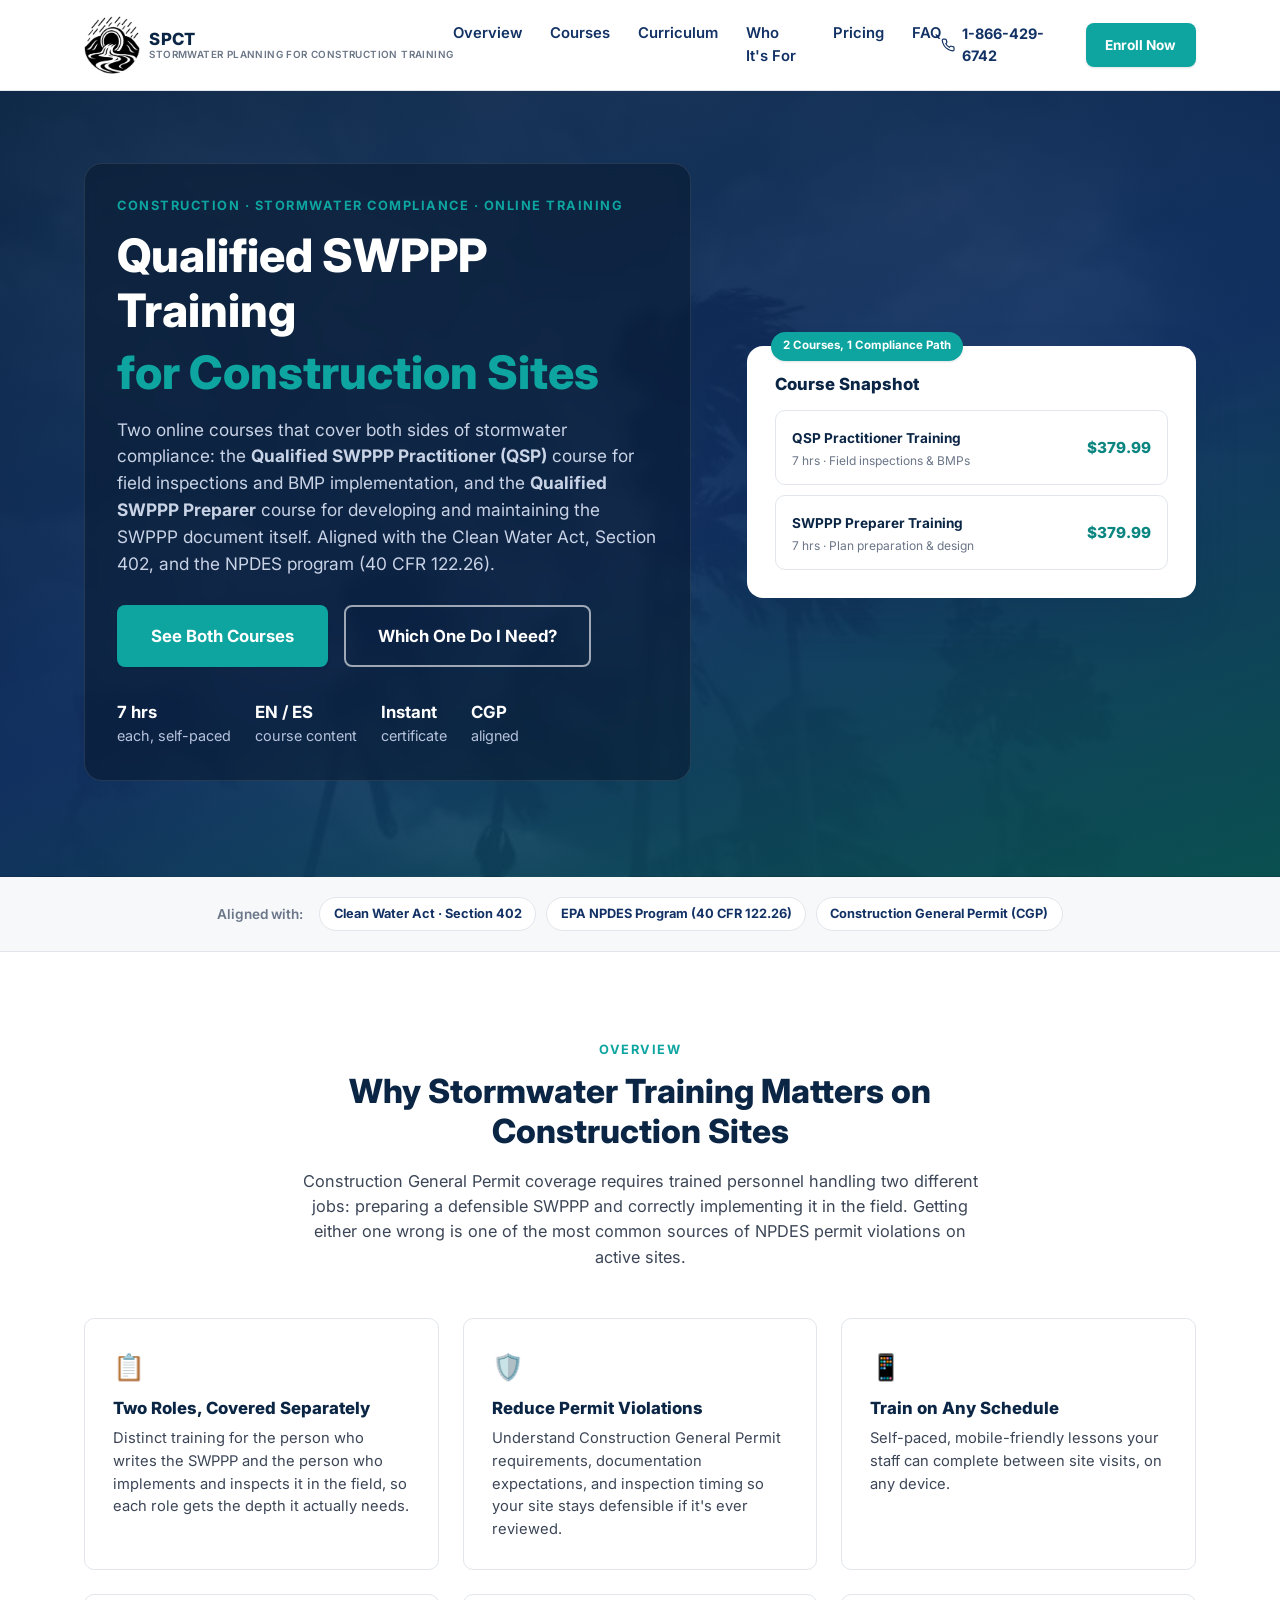
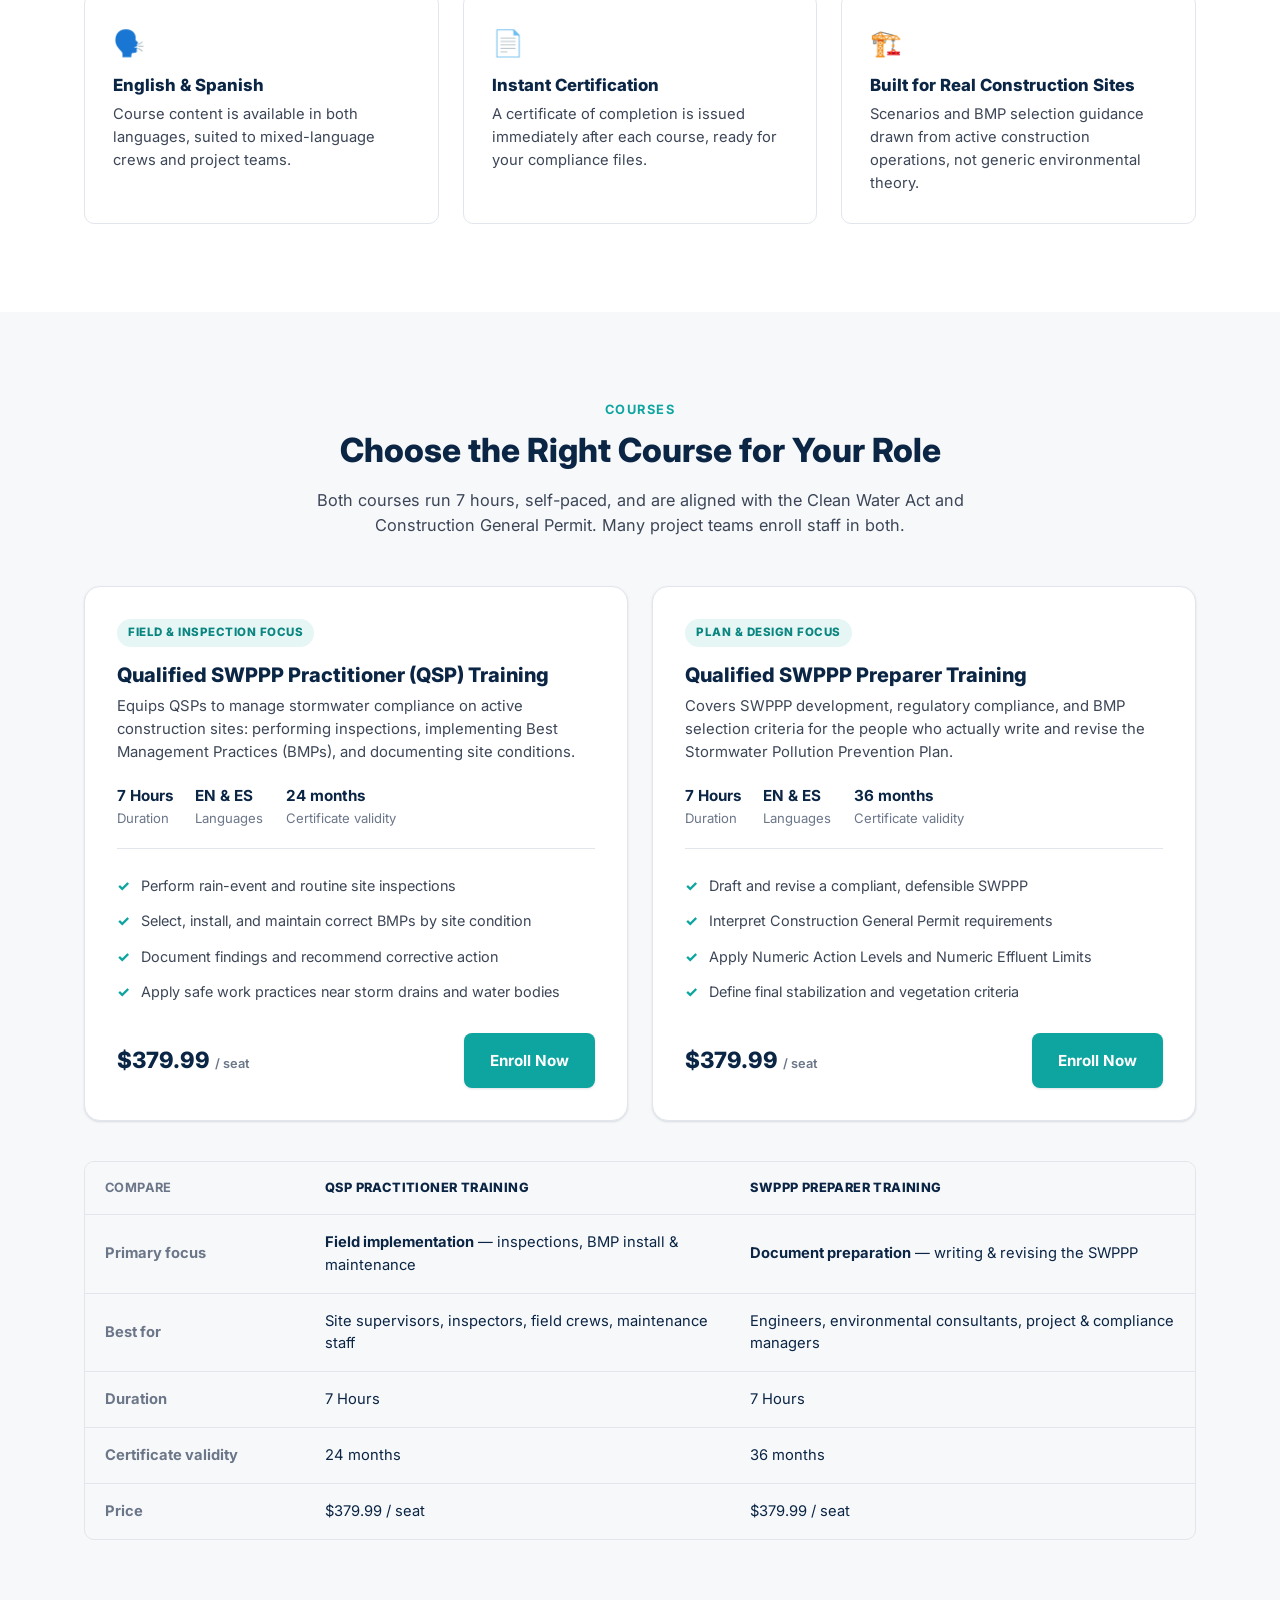
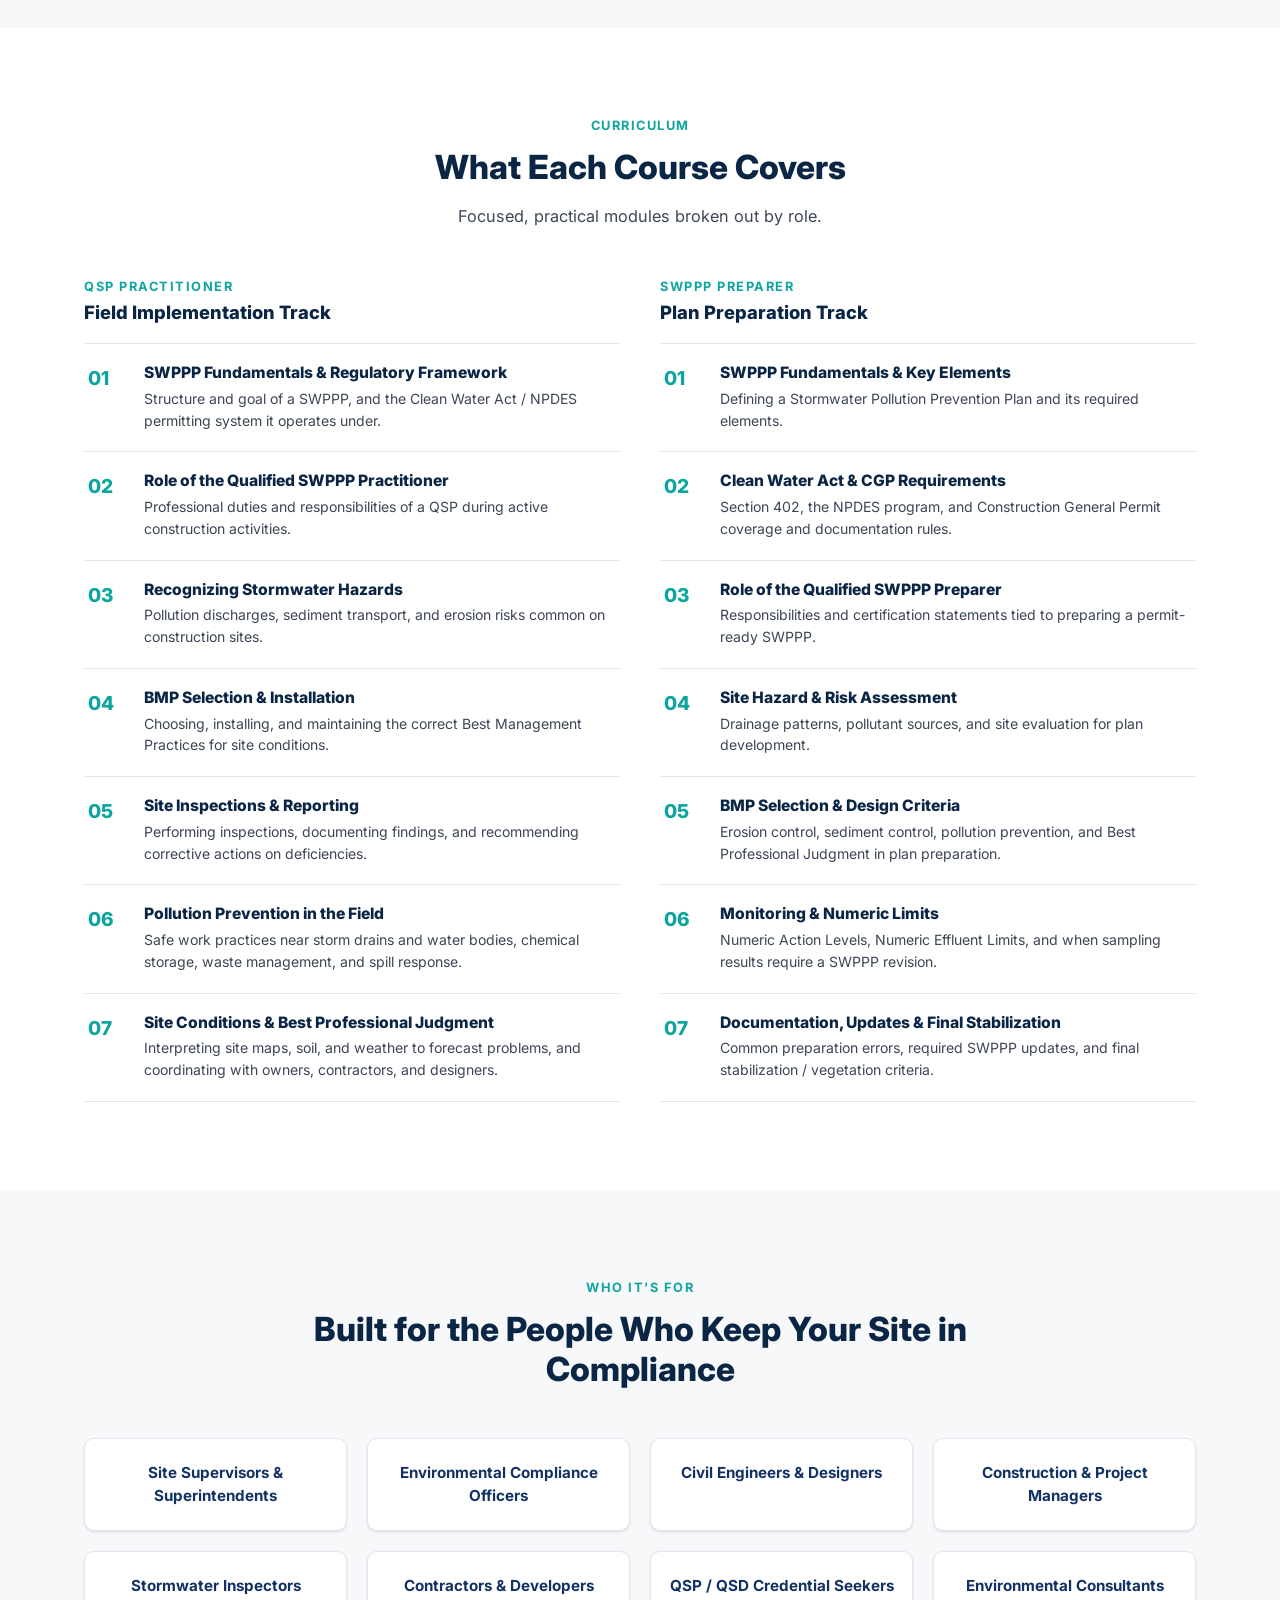
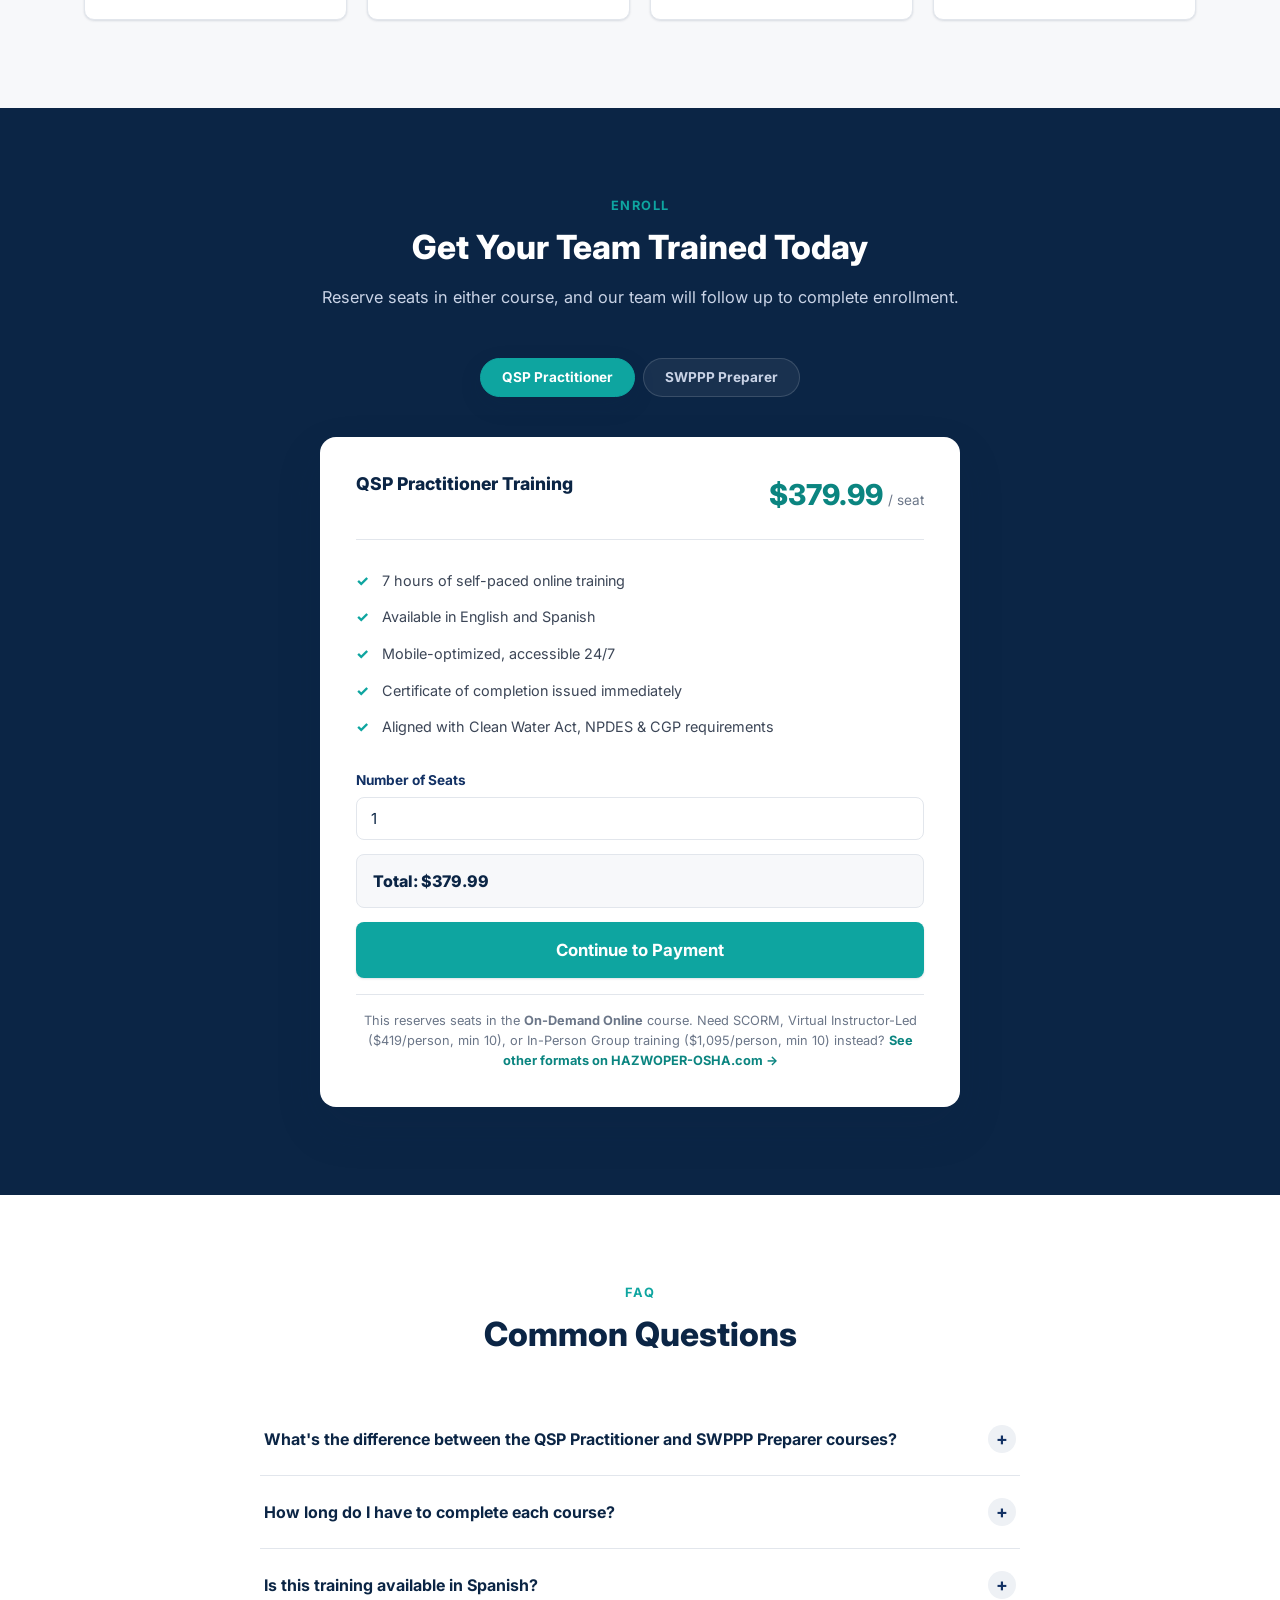
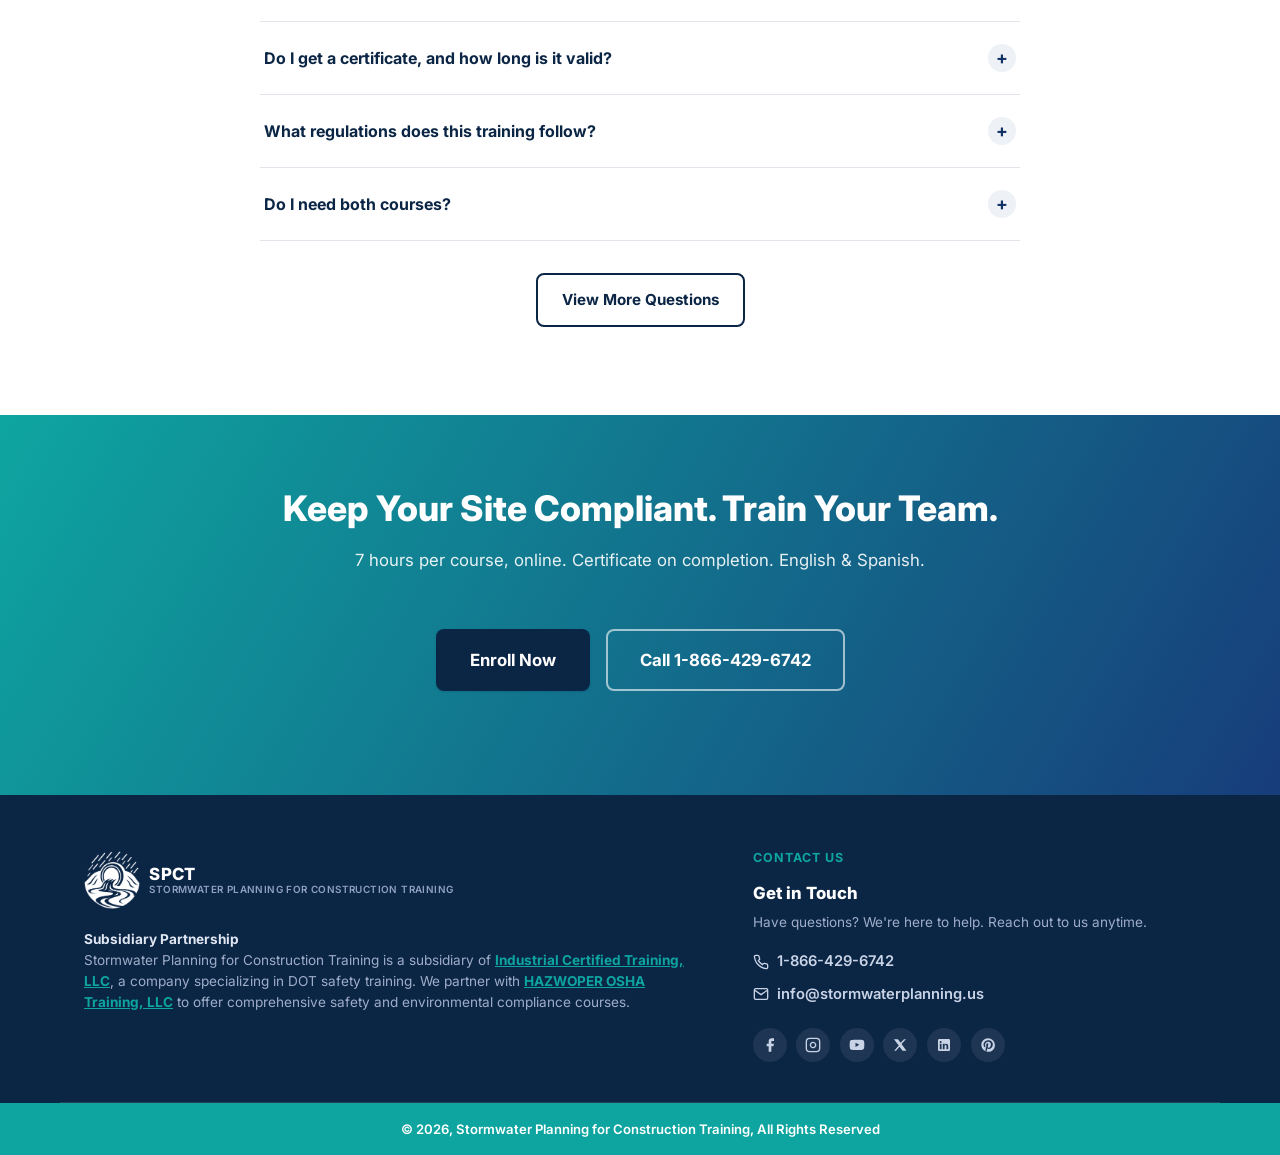
==== index.html @ 8e6d84ca "Add course-filter toggle to pricing section, update contact email - Add a QSP Practitioner / SWPPP P" ====
<!DOCTYPE html>
<html lang="en">
<head>
<meta charset="UTF-8">
<meta name="viewport" content="width=device-width, initial-scale=1.0">
<title>Qualified SWPPP Practitioner &amp; Preparer Training for Construction | Stormwater Planning for Construction Training (SPCT)</title>
<meta name="description" content="Online Qualified SWPPP Practitioner (QSP) and Qualified SWPPP Preparer training for construction sites. Clean Water Act &amp; NPDES aligned, self-paced, English &amp; Spanish, instant certificate.">
<link rel="icon" type="image/png" href="images/spct-logo.png">
<link rel="apple-touch-icon" href="images/spct-logo.png">

<meta property="og:type" content="website">
<meta property="og:title" content="Qualified SWPPP Practitioner &amp; Preparer Training for Construction">
<meta property="og:description" content="Online Qualified SWPPP Practitioner (QSP) and Qualified SWPPP Preparer training for construction sites. Clean Water Act &amp; NPDES aligned, self-paced, English &amp; Spanish, instant certificate.">
<meta name="twitter:card" content="summary_large_image">
<meta name="twitter:title" content="Qualified SWPPP Practitioner &amp; Preparer Training for Construction">
<meta name="twitter:description" content="Online Qualified SWPPP Practitioner (QSP) and Qualified SWPPP Preparer training for construction sites, aligned with the Clean Water Act and NPDES.">

<link rel="preconnect" href="https://fonts.googleapis.com">
<link href="https://fonts.googleapis.com/css2?family=Inter:wght@400;500;600;700;800&display=swap" rel="stylesheet">
<link rel="stylesheet" href="css/styles.css">
</head>
<body>

<a class="skip-link" href="#main">Skip to content</a>

<header class="site-header">
  <div class="container header-inner">
    <a href="#top" class="logo">
      <img src="images/spct-logo.png" alt="Stormwater Planning for Construction Training (SPCT)" class="logo-icon">
      <span class="logo-text">
        <span class="logo-mark">SPCT</span>
        <span class="logo-sub">Stormwater Planning for Construction Training</span>
      </span>
    </a>

    <nav class="main-nav" id="mainNav">
      <a href="#overview">Overview</a>
      <a href="#courses">Courses</a>
      <a href="#curriculum">Curriculum</a>
      <a href="#audience">Who It's For</a>
      <a href="#pricing">Pricing</a>
      <a href="#faq">FAQ</a>
      <a href="tel:18664296742" class="nav-phone">
        <svg width="16" height="16" viewBox="0 0 24 24" fill="none" stroke="currentColor" stroke-width="2"><path d="M22 16.92v3a2 2 0 0 1-2.18 2 19.79 19.79 0 0 1-8.63-3.07 19.5 19.5 0 0 1-6-6 19.79 19.79 0 0 1-3.07-8.67A2 2 0 0 1 4.11 2h3a2 2 0 0 1 2 1.72c.127.96.362 1.903.7 2.81a2 2 0 0 1-.45 2.11L8.09 9.91a16 16 0 0 0 6 6l1.27-1.27a2 2 0 0 1 2.11-.45c.907.338 1.85.573 2.81.7A2 2 0 0 1 22 16.92z"/></svg>
        1-866-429-6742
      </a>
    </nav>

    <div class="header-actions">
      <a href="tel:18664296742" class="header-phone">
        <svg width="16" height="16" viewBox="0 0 24 24" fill="none" stroke="currentColor" stroke-width="2"><path d="M22 16.92v3a2 2 0 0 1-2.18 2 19.79 19.79 0 0 1-8.63-3.07 19.5 19.5 0 0 1-6-6 19.79 19.79 0 0 1-3.07-8.67A2 2 0 0 1 4.11 2h3a2 2 0 0 1 2 1.72c.127.96.362 1.903.7 2.81a2 2 0 0 1-.45 2.11L8.09 9.91a16 16 0 0 0 6 6l1.27-1.27a2 2 0 0 1 2.11-.45c.907.338 1.85.573 2.81.7A2 2 0 0 1 22 16.92z"/></svg>
        1-866-429-6742
      </a>
      <a href="#pricing" class="btn btn-primary btn-sm">Enroll Now</a>
      <button class="nav-toggle" id="navToggle" aria-label="Toggle navigation" aria-expanded="false">
        <span></span><span></span><span></span>
      </button>
    </div>
  </div>
</header>

<main id="main">

  <!-- HERO -->
  <section class="hero" id="top">
    <div class="container hero-inner">
      <div class="hero-copy">
        <p class="eyebrow">Construction &middot; Stormwater Compliance &middot; Online Training</p>
        <h1>Qualified SWPPP Training <span>for Construction Sites</span></h1>
        <p class="hero-lead">
          Two online courses that cover both sides of stormwater compliance: the <strong>Qualified SWPPP
          Practitioner (QSP)</strong> course for field inspections and BMP implementation, and the
          <strong>Qualified SWPPP Preparer</strong> course for developing and maintaining the SWPPP document itself.
          Aligned with the Clean Water Act, Section 402, and the NPDES program (40 CFR 122.26).
        </p>
        <div class="hero-cta-row">
          <a href="#courses" class="btn btn-primary btn-lg">See Both Courses</a>
          <a href="#courses" class="btn btn-outline-light btn-lg">Which One Do I Need?</a>
        </div>
        <ul class="hero-meta">
          <li><strong>7 hrs</strong> each, self-paced</li>
          <li><strong>EN / ES</strong> course content</li>
          <li><strong>Instant</strong> certificate</li>
          <li><strong>CGP</strong> aligned</li>
        </ul>
      </div>

      <div class="hero-card" aria-hidden="false">
        <div class="hero-card-badge">2 Courses, 1 Compliance Path</div>
        <h3>Course Snapshot</h3>
        <ul class="hero-card-courses">
          <li class="hero-card-course">
            <span>
              <span class="hero-card-course-name">QSP Practitioner Training</span>
              <span class="hero-card-course-meta">7 hrs &middot; Field inspections &amp; BMPs</span>
            </span>
            <span class="hero-card-course-price">$379.99</span>
          </li>
          <li class="hero-card-course">
            <span>
              <span class="hero-card-course-name">SWPPP Preparer Training</span>
              <span class="hero-card-course-meta">7 hrs &middot; Plan preparation &amp; design</span>
            </span>
            <span class="hero-card-course-price">$379.99</span>
          </li>
        </ul>
      </div>
    </div>
  </section>

  <!-- TRUST STRIP -->
  <section class="trust-strip">
    <div class="container trust-strip-inner">
      <span>Aligned with:</span>
      <div class="trust-badges">
        <span class="badge">Clean Water Act &middot; Section 402</span>
        <span class="badge">EPA NPDES Program (40 CFR 122.26)</span>
        <span class="badge">Construction General Permit (CGP)</span>
      </div>
    </div>
  </section>

  <!-- OVERVIEW -->
  <section class="section" id="overview">
    <div class="container">
      <div class="section-head">
        <p class="eyebrow">Overview</p>
        <h2>Why Stormwater Training Matters on Construction Sites</h2>
        <p class="section-sub">
          Construction General Permit coverage requires trained personnel handling two different jobs: preparing a
          defensible SWPPP and correctly implementing it in the field. Getting either one wrong is one of the most
          common sources of NPDES permit violations on active sites.
        </p>
      </div>

      <div class="grid-3 feature-grid">
        <div class="feature-card">
          <div class="feature-icon">📋</div>
          <h3>Two Roles, Covered Separately</h3>
          <p>Distinct training for the person who writes the SWPPP and the person who implements and inspects it in the field, so each role gets the depth it actually needs.</p>
        </div>
        <div class="feature-card">
          <div class="feature-icon">🛡️</div>
          <h3>Reduce Permit Violations</h3>
          <p>Understand Construction General Permit requirements, documentation expectations, and inspection timing so your site stays defensible if it's ever reviewed.</p>
        </div>
        <div class="feature-card">
          <div class="feature-icon">📱</div>
          <h3>Train on Any Schedule</h3>
          <p>Self-paced, mobile-friendly lessons your staff can complete between site visits, on any device.</p>
        </div>
        <div class="feature-card">
          <div class="feature-icon">🗣️</div>
          <h3>English &amp; Spanish</h3>
          <p>Course content is available in both languages, suited to mixed-language crews and project teams.</p>
        </div>
        <div class="feature-card">
          <div class="feature-icon">📄</div>
          <h3>Instant Certification</h3>
          <p>A certificate of completion is issued immediately after each course, ready for your compliance files.</p>
        </div>
        <div class="feature-card">
          <div class="feature-icon">🏗️</div>
          <h3>Built for Real Construction Sites</h3>
          <p>Scenarios and BMP selection guidance drawn from active construction operations, not generic environmental theory.</p>
        </div>
      </div>
    </div>
  </section>

  <!-- COURSES -->
  <section class="section section-alt" id="courses">
    <div class="container">
      <div class="section-head">
        <p class="eyebrow">Courses</p>
        <h2>Choose the Right Course for Your Role</h2>
        <p class="section-sub">Both courses run 7 hours, self-paced, and are aligned with the Clean Water Act and Construction General Permit. Many project teams enroll staff in both.</p>
      </div>

      <div class="course-grid">
        <div class="course-card">
          <span class="course-card-tag">Field &amp; Inspection Focus</span>
          <h3>Qualified SWPPP Practitioner (QSP) Training</h3>
          <p class="course-card-desc">Equips QSPs to manage stormwater compliance on active construction sites: performing inspections, implementing Best Management Practices (BMPs), and documenting site conditions.</p>
          <ul class="course-card-facts">
            <li><strong>7 Hours</strong>Duration</li>
            <li><strong>EN &amp; ES</strong>Languages</li>
            <li><strong>24 months</strong>Certificate validity</li>
          </ul>
          <ul class="course-card-list">
            <li>Perform rain-event and routine site inspections</li>
            <li>Select, install, and maintain correct BMPs by site condition</li>
            <li>Document findings and recommend corrective action</li>
            <li>Apply safe work practices near storm drains and water bodies</li>
          </ul>
          <div class="course-card-footer">
            <span class="course-card-price">$379.99 <span>/ seat</span></span>
            <a href="#pricing" class="btn btn-primary" data-course="qsp">Enroll Now</a>
          </div>
        </div>

        <div class="course-card">
          <span class="course-card-tag">Plan &amp; Design Focus</span>
          <h3>Qualified SWPPP Preparer Training</h3>
          <p class="course-card-desc">Covers SWPPP development, regulatory compliance, and BMP selection criteria for the people who actually write and revise the Stormwater Pollution Prevention Plan.</p>
          <ul class="course-card-facts">
            <li><strong>7 Hours</strong>Duration</li>
            <li><strong>EN &amp; ES</strong>Languages</li>
            <li><strong>36 months</strong>Certificate validity</li>
          </ul>
          <ul class="course-card-list">
            <li>Draft and revise a compliant, defensible SWPPP</li>
            <li>Interpret Construction General Permit requirements</li>
            <li>Apply Numeric Action Levels and Numeric Effluent Limits</li>
            <li>Define final stabilization and vegetation criteria</li>
          </ul>
          <div class="course-card-footer">
            <span class="course-card-price">$379.99 <span>/ seat</span></span>
            <a href="#pricing" class="btn btn-primary" data-course="preparer">Enroll Now</a>
          </div>
        </div>
      </div>

      <div class="compare-wrap">
        <table class="compare-table">
          <thead>
            <tr>
              <th>Compare</th>
              <th>QSP Practitioner Training</th>
              <th>SWPPP Preparer Training</th>
            </tr>
          </thead>
          <tbody>
            <tr>
              <td>Primary focus</td>
              <td><strong>Field implementation</strong> — inspections, BMP install &amp; maintenance</td>
              <td><strong>Document preparation</strong> — writing &amp; revising the SWPPP</td>
            </tr>
            <tr>
              <td>Best for</td>
              <td>Site supervisors, inspectors, field crews, maintenance staff</td>
              <td>Engineers, environmental consultants, project &amp; compliance managers</td>
            </tr>
            <tr>
              <td>Duration</td>
              <td>7 Hours</td>
              <td>7 Hours</td>
            </tr>
            <tr>
              <td>Certificate validity</td>
              <td>24 months</td>
              <td>36 months</td>
            </tr>
            <tr>
              <td>Price</td>
              <td>$379.99 / seat</td>
              <td>$379.99 / seat</td>
            </tr>
          </tbody>
        </table>
      </div>
    </div>
  </section>

  <!-- CURRICULUM -->
  <section class="section" id="curriculum">
    <div class="container">
      <div class="section-head">
        <p class="eyebrow">Curriculum</p>
        <h2>What Each Course Covers</h2>
        <p class="section-sub">Focused, practical modules broken out by role.</p>
      </div>

      <div class="curriculum-columns">
        <div>
          <div class="curriculum-col-head">
            <p class="eyebrow">QSP Practitioner</p>
            <h3>Field Implementation Track</h3>
          </div>
          <ol class="curriculum-list">
            <li>
              <span class="curriculum-num">01</span>
              <div>
                <h4>SWPPP Fundamentals &amp; Regulatory Framework</h4>
                <p>Structure and goal of a SWPPP, and the Clean Water Act / NPDES permitting system it operates under.</p>
              </div>
            </li>
            <li>
              <span class="curriculum-num">02</span>
              <div>
                <h4>Role of the Qualified SWPPP Practitioner</h4>
                <p>Professional duties and responsibilities of a QSP during active construction activities.</p>
              </div>
            </li>
            <li>
              <span class="curriculum-num">03</span>
              <div>
                <h4>Recognizing Stormwater Hazards</h4>
                <p>Pollution discharges, sediment transport, and erosion risks common on construction sites.</p>
              </div>
            </li>
            <li>
              <span class="curriculum-num">04</span>
              <div>
                <h4>BMP Selection &amp; Installation</h4>
                <p>Choosing, installing, and maintaining the correct Best Management Practices for site conditions.</p>
              </div>
            </li>
            <li>
              <span class="curriculum-num">05</span>
              <div>
                <h4>Site Inspections &amp; Reporting</h4>
                <p>Performing inspections, documenting findings, and recommending corrective actions on deficiencies.</p>
              </div>
            </li>
            <li>
              <span class="curriculum-num">06</span>
              <div>
                <h4>Pollution Prevention in the Field</h4>
                <p>Safe work practices near storm drains and water bodies, chemical storage, waste management, and spill response.</p>
              </div>
            </li>
            <li>
              <span class="curriculum-num">07</span>
              <div>
                <h4>Site Conditions &amp; Best Professional Judgment</h4>
                <p>Interpreting site maps, soil, and weather to forecast problems, and coordinating with owners, contractors, and designers.</p>
              </div>
            </li>
          </ol>
        </div>

        <div>
          <div class="curriculum-col-head">
            <p class="eyebrow">SWPPP Preparer</p>
            <h3>Plan Preparation Track</h3>
          </div>
          <ol class="curriculum-list">
            <li>
              <span class="curriculum-num">01</span>
              <div>
                <h4>SWPPP Fundamentals &amp; Key Elements</h4>
                <p>Defining a Stormwater Pollution Prevention Plan and its required elements.</p>
              </div>
            </li>
            <li>
              <span class="curriculum-num">02</span>
              <div>
                <h4>Clean Water Act &amp; CGP Requirements</h4>
                <p>Section 402, the NPDES program, and Construction General Permit coverage and documentation rules.</p>
              </div>
            </li>
            <li>
              <span class="curriculum-num">03</span>
              <div>
                <h4>Role of the Qualified SWPPP Preparer</h4>
                <p>Responsibilities and certification statements tied to preparing a permit-ready SWPPP.</p>
              </div>
            </li>
            <li>
              <span class="curriculum-num">04</span>
              <div>
                <h4>Site Hazard &amp; Risk Assessment</h4>
                <p>Drainage patterns, pollutant sources, and site evaluation for plan development.</p>
              </div>
            </li>
            <li>
              <span class="curriculum-num">05</span>
              <div>
                <h4>BMP Selection &amp; Design Criteria</h4>
                <p>Erosion control, sediment control, pollution prevention, and Best Professional Judgment in plan preparation.</p>
              </div>
            </li>
            <li>
              <span class="curriculum-num">06</span>
              <div>
                <h4>Monitoring &amp; Numeric Limits</h4>
                <p>Numeric Action Levels, Numeric Effluent Limits, and when sampling results require a SWPPP revision.</p>
              </div>
            </li>
            <li>
              <span class="curriculum-num">07</span>
              <div>
                <h4>Documentation, Updates &amp; Final Stabilization</h4>
                <p>Common preparation errors, required SWPPP updates, and final stabilization / vegetation criteria.</p>
              </div>
            </li>
          </ol>
        </div>
      </div>
    </div>
  </section>

  <!-- WHO IT'S FOR -->
  <section class="section section-alt" id="audience">
    <div class="container">
      <div class="section-head">
        <p class="eyebrow">Who It's For</p>
        <h2>Built for the People Who Keep Your Site in Compliance</h2>
      </div>
      <div class="grid-4 audience-grid">
        <div class="audience-card">Site Supervisors &amp; Superintendents</div>
        <div class="audience-card">Environmental Compliance Officers</div>
        <div class="audience-card">Civil Engineers &amp; Designers</div>
        <div class="audience-card">Construction &amp; Project Managers</div>
        <div class="audience-card">Stormwater Inspectors</div>
        <div class="audience-card">Contractors &amp; Developers</div>
        <div class="audience-card">QSP / QSD Credential Seekers</div>
        <div class="audience-card">Environmental Consultants</div>
      </div>
    </div>
  </section>

  <!-- PRICING / ENROLL -->
  <section class="section pricing-section" id="pricing">
    <div class="container">
      <div class="section-head">
        <p class="eyebrow">Enroll</p>
        <h2>Get Your Team Trained Today</h2>
        <p class="section-sub">Reserve seats in either course, and our team will follow up to complete enrollment.</p>
      </div>

      <div class="pricing-toggle" role="tablist" aria-label="Filter pricing by course">
        <button type="button" class="pricing-toggle-btn active" data-course="qsp" role="tab" aria-selected="true">QSP Practitioner</button>
        <button type="button" class="pricing-toggle-btn" data-course="preparer" role="tab" aria-selected="false">SWPPP Preparer</button>
      </div>

      <div class="pricing-grid filtered" id="pricingGrid">

        <div class="pricing-card is-visible" data-course="qsp">
          <div class="pricing-card-top">
            <h3>QSP Practitioner Training</h3>
            <div class="price">
              <span class="price-current"><span class="price-amount">$379.99</span><span class="price-per">/ seat</span></span>
            </div>
          </div>

          <ul class="pricing-features">
            <li>7 hours of self-paced online training</li>
            <li>Available in English and Spanish</li>
            <li>Mobile-optimized, accessible 24/7</li>
            <li>Certificate of completion issued immediately</li>
            <li>Aligned with Clean Water Act, NPDES &amp; CGP requirements</li>
          </ul>

          <form class="enroll-form" id="enrollFormQSP" data-price-per-seat="379.99" data-success-target="formSuccessQSP">
            <div class="form-row">
              <label for="seatsQSP">Number of Seats</label>
              <input type="number" id="seatsQSP" name="seats" min="1" value="1" required>
            </div>
            <div class="form-total">Total: $379.99</div>
            <button type="submit" class="btn btn-primary btn-block btn-lg">Continue to Payment</button>
          </form>

          <p class="format-note">This reserves seats in the <strong>On-Demand Online</strong> course. Need SCORM, Virtual Instructor-Led ($419/person, min 10), or In-Person Group training ($1,095/person, min 10) instead? <a href="https://hazwoper-osha.com/online-courses/qualified-swppp-practitioner-qsp-training" target="_blank" rel="noopener">See other formats on HAZWOPER-OSHA.com &rarr;</a></p>

          <div class="form-success" id="formSuccessQSP" hidden>
            <h4>Seat count received.</h4>
            <p>You'll be taken to secure payment to complete your enrollment.</p>
          </div>
        </div>

        <div class="pricing-card" data-course="preparer">
          <div class="pricing-card-top">
            <h3>SWPPP Preparer Training</h3>
            <div class="price">
              <span class="price-current"><span class="price-amount">$379.99</span><span class="price-per">/ seat</span></span>
            </div>
          </div>

          <ul class="pricing-features">
            <li>7 hours of self-paced online training</li>
            <li>Available in English and Spanish</li>
            <li>Mobile-optimized, accessible 24/7</li>
            <li>Certificate of completion issued immediately</li>
            <li>Aligned with Clean Water Act, NPDES &amp; CGP requirements</li>
          </ul>

          <form class="enroll-form" id="enrollFormPreparer" data-price-per-seat="379.99" data-success-target="formSuccessPreparer">
            <div class="form-row">
              <label for="seatsPreparer">Number of Seats</label>
              <input type="number" id="seatsPreparer" name="seats" min="1" value="1" required>
            </div>
            <div class="form-total">Total: $379.99</div>
            <button type="submit" class="btn btn-primary btn-block btn-lg">Continue to Payment</button>
          </form>

          <p class="format-note">This reserves seats in the <strong>On-Demand Online</strong> course. Need SCORM, Virtual Instructor-Led ($419/person, min 10), or In-Person Group training ($1,095/person, min 10) instead? <a href="https://hazwoper-osha.com/online-courses/qualified-swppp-preparer-training" target="_blank" rel="noopener">See other formats on HAZWOPER-OSHA.com &rarr;</a></p>

          <div class="form-success" id="formSuccessPreparer" hidden>
            <h4>Seat count received.</h4>
            <p>You'll be taken to secure payment to complete your enrollment.</p>
          </div>
        </div>

      </div>
    </div>
  </section>

  <!-- FAQ -->
  <section class="section" id="faq">
    <div class="container">
      <div class="section-head">
        <p class="eyebrow">FAQ</p>
        <h2>Common Questions</h2>
      </div>

      <div class="faq-list">
        <div class="faq-item">
          <button class="faq-question" aria-expanded="false">
            What's the difference between the QSP Practitioner and SWPPP Preparer courses?
            <span class="faq-icon">+</span>
          </button>
          <div class="faq-answer">
            <p>The QSP Practitioner course is field-focused: inspections, BMP installation and maintenance, and on-site documentation. The SWPPP Preparer course is document-focused: drafting and revising the actual Stormwater Pollution Prevention Plan and interpreting Construction General Permit requirements. Many project teams enroll different staff in each, or the same person in both.</p>
          </div>
        </div>
        <div class="faq-item">
          <button class="faq-question" aria-expanded="false">
            How long do I have to complete each course?
            <span class="faq-icon">+</span>
          </button>
          <div class="faq-answer">
            <p>Each course takes about 7 hours to complete and is self-paced, with a 3-month completion timeline and 1 year of access to training materials.</p>
          </div>
        </div>
        <div class="faq-item">
          <button class="faq-question" aria-expanded="false">
            Is this training available in Spanish?
            <span class="faq-icon">+</span>
          </button>
          <div class="faq-answer">
            <p>Yes. Both courses are available in English and Spanish.</p>
          </div>
        </div>
        <div class="faq-item">
          <button class="faq-question" aria-expanded="false">
            Do I get a certificate, and how long is it valid?
            <span class="faq-icon">+</span>
          </button>
          <div class="faq-answer">
            <p>Yes, a certificate of completion is issued immediately after finishing either course. The QSP Practitioner certificate is valid for 24 months; the SWPPP Preparer certificate is valid for 36 months, before a refresher is required.</p>
          </div>
        </div>
        <div class="faq-item">
          <button class="faq-question" aria-expanded="false">
            What regulations does this training follow?
            <span class="faq-icon">+</span>
          </button>
          <div class="faq-answer">
            <p>Both courses follow EPA stormwater regulations under the NPDES program (40 CFR 122.26) and the Clean Water Act, Section 402, and cover Construction General Permit (CGP) requirements.</p>
          </div>
        </div>
        <div class="faq-item">
          <button class="faq-question" aria-expanded="false">
            Do I need both courses?
            <span class="faq-icon">+</span>
          </button>
          <div class="faq-answer">
            <p>It depends on your role. If you supervise inspections and BMP work in the field, the QSP Practitioner course covers what you need. If you write or revise the SWPPP itself, the Preparer course is the right fit. Some permits and project structures call for both roles to be filled, sometimes by the same person.</p>
          </div>
        </div>
      </div>

      <div class="faq-view-more">
        <a href="faq.html" class="btn btn-outline">View More Questions</a>
      </div>
    </div>
  </section>

  <!-- FINAL CTA -->
  <section class="final-cta">
    <div class="container final-cta-inner">
      <h2>Keep Your Site Compliant. Train Your Team.</h2>
      <p>7 hours per course, online. Certificate on completion. English &amp; Spanish.</p>
      <div class="hero-cta-row">
        <a href="#pricing" class="btn btn-primary btn-lg">Enroll Now</a>
        <a href="tel:18664296742" class="btn btn-outline-light btn-lg">Call 1-866-429-6742</a>
      </div>
    </div>
  </section>

</main>

<footer class="site-footer">
  <div class="container footer-grid">

    <div class="footer-col footer-col-brand">
      <a href="#top" class="logo footer-logo">
        <img src="images/spct-logo.png" alt="Stormwater Planning for Construction Training (SPCT)" class="logo-icon logo-icon-footer">
        <span class="logo-text">
          <span class="logo-mark logo-mark-footer">SPCT</span>
          <span class="logo-sub logo-sub-footer">Stormwater Planning for Construction Training</span>
        </span>
      </a>

      <p class="footer-legal"><strong>Subsidiary Partnership</strong><br>Stormwater Planning for Construction Training is a subsidiary of <a href="https://ictraining.us/" target="_blank" rel="noopener">Industrial Certified Training, LLC</a>, a company specializing in DOT safety training. We partner with <a href="https://hazwoper-osha.com/" target="_blank" rel="noopener">HAZWOPER OSHA Training, LLC</a> to offer comprehensive safety and environmental compliance courses.</p>
    </div>

    <div class="footer-col footer-col-contact">
      <h4 class="footer-col-heading">Contact Us</h4>
      <p class="footer-contact-lead">Get in Touch</p>
      <p class="footer-contact-sub">Have questions? We're here to help. Reach out to us anytime.</p>

      <div class="footer-contact-links">
        <a href="tel:18664296742">
          <svg width="16" height="16" viewBox="0 0 24 24" fill="none" stroke="currentColor" stroke-width="2"><path d="M22 16.92v3a2 2 0 0 1-2.18 2 19.79 19.79 0 0 1-8.63-3.07 19.5 19.5 0 0 1-6-6 19.79 19.79 0 0 1-3.07-8.67A2 2 0 0 1 4.11 2h3a2 2 0 0 1 2 1.72c.127.96.362 1.903.7 2.81a2 2 0 0 1-.45 2.11L8.09 9.91a16 16 0 0 0 6 6l1.27-1.27a2 2 0 0 1 2.11-.45c.907.338 1.85.573 2.81.7A2 2 0 0 1 22 16.92z"/></svg>
          1-866-429-6742
        </a>
        <a href="mailto:info@stormwaterplanning.us">
          <svg width="16" height="16" viewBox="0 0 24 24" fill="none" stroke="currentColor" stroke-width="2"><path d="M4 4h16c1.1 0 2 .9 2 2v12c0 1.1-.9 2-2 2H4c-1.1 0-2-.9-2-2V6c0-1.1.9-2 2-2z"/><polyline points="22,6 12,13 2,6"/></svg>
          info@stormwaterplanning.us
        </a>
      </div>

      <div class="footer-social">
        <a href="https://www.facebook.com/HazwoperOsha/" target="_blank" rel="noopener" aria-label="Facebook">
          <svg width="16" height="16" viewBox="0 0 24 24" fill="currentColor"><path d="M18 2h-3a5 5 0 0 0-5 5v3H7v4h3v8h4v-8h3l1-4h-4V7a1 1 0 0 1 1-1h3z"/></svg>
        </a>
        <a href="https://www.instagram.com/hazwoper_osha_training/?hl=en" target="_blank" rel="noopener" aria-label="Instagram">
          <svg width="16" height="16" viewBox="0 0 24 24" fill="none" stroke="currentColor" stroke-width="2"><rect x="2" y="2" width="20" height="20" rx="5"/><path d="M16 11.37A4 4 0 1 1 12.63 8 4 4 0 0 1 16 11.37z"/><line x1="17.5" y1="6.5" x2="17.51" y2="6.5"/></svg>
        </a>
        <a href="https://www.youtube.com/@hazwoper-osha" target="_blank" rel="noopener" aria-label="YouTube">
          <svg width="16" height="16" viewBox="0 0 24 24" fill="currentColor"><path d="M22.54 6.42a2.78 2.78 0 0 0-1.94-2C18.88 4 12 4 12 4s-6.88 0-8.6.46a2.78 2.78 0 0 0-1.94 2A29 29 0 0 0 1 11.75a29 29 0 0 0 .46 5.33A2.78 2.78 0 0 0 3.4 19c1.72.46 8.6.46 8.6.46s6.88 0 8.6-.46a2.78 2.78 0 0 0 1.94-2 29 29 0 0 0 .46-5.25 29 29 0 0 0-.46-5.33zM9.75 15.02V8.48l5.75 3.27z"/></svg>
        </a>
        <a href="https://twitter.com/HazwoperOsha" target="_blank" rel="noopener" aria-label="X">
          <svg width="14" height="14" viewBox="0 0 24 24" fill="currentColor"><path d="M18.9 2H22l-7.4 8.4L23 22h-6.6l-5.2-6.8L5.1 22H2l7.9-9L1.6 2h6.8l4.7 6.2z"/></svg>
        </a>
        <a href="https://www.linkedin.com/company/hazwoper-osha" target="_blank" rel="noopener" aria-label="LinkedIn">
          <svg width="16" height="16" viewBox="0 0 24 24" fill="currentColor"><path d="M19 3a2 2 0 0 1 2 2v14a2 2 0 0 1-2 2H5a2 2 0 0 1-2-2V5a2 2 0 0 1 2-2zM8.34 18.34V10.1H5.67v8.24zM7.01 8.97a1.55 1.55 0 1 0 0-3.1 1.55 1.55 0 0 0 0 3.1zM18.34 18.34v-4.6c0-2.46-1.31-3.6-3.06-3.6a2.64 2.64 0 0 0-2.39 1.32V10.1H10.2s.04.86 0 8.24h2.68v-4.6c0-.25.02-.5.09-.68a1.5 1.5 0 0 1 1.37-1c.96 0 1.35.73 1.35 1.8v4.48z"/></svg>
        </a>
        <a href="https://www.pinterest.com/hazwoperosha/" target="_blank" rel="noopener" aria-label="Pinterest">
          <svg width="16" height="16" viewBox="0 0 24 24" fill="currentColor"><path d="M12 2C6.48 2 2 6.48 2 12c0 4.24 2.64 7.86 6.36 9.32-.09-.79-.17-2.01.03-2.88.19-.79 1.22-5.03 1.22-5.03s-.31-.63-.31-1.55c0-1.45.84-2.54 1.89-2.54.89 0 1.32.67 1.32 1.47 0 .89-.57 2.23-.86 3.47-.25 1.03.52 1.88 1.53 1.88 1.84 0 3.07-2.36 3.07-5.15 0-2.12-1.43-3.71-4.02-3.71-2.93 0-4.76 2.19-4.76 4.63 0 .84.25 1.44.63 1.9.18.21.2.3.14.54-.05.18-.16.63-.21.81-.07.26-.28.35-.51.26-1.44-.59-2.11-2.16-2.11-3.93 0-2.92 2.46-6.43 7.34-6.43 3.92 0 6.5 2.84 6.5 5.89 0 4.03-2.24 7.04-5.55 7.04-1.11 0-2.16-.6-2.51-1.28 0 0-.6 2.36-.73 2.82-.22.8-.66 1.6-1.06 2.22.95.29 1.95.45 3 .45 5.52 0 10-4.48 10-10S17.52 2 12 2z"/></svg>
        </a>
      </div>
    </div>

  </div>
  <div class="footer-bottom">
    <div class="container">
      <p>&copy; 2026, Stormwater Planning for Construction Training, All Rights Reserved</p>
    </div>
  </div>
</footer>

<script src="js/main.js"></script>
</body>
</html>
---- css/styles.css ----
:root{
  --navy-900:#0b2545;
  --navy-800:#123164;
  --navy-700:#173d7a;
  --blue-600:#1d5bd6;
  --teal-500:#0ea5a0;
  --teal-600:#0b8580;
  --gray-50:#f7f8fa;
  --gray-100:#eef1f5;
  --gray-200:#e2e6ec;
  --gray-500:#6b7688;
  --gray-700:#3c4657;
  --white:#ffffff;
  --radius:10px;
  --shadow-sm:0 1px 2px rgba(11,37,69,.06),0 1px 3px rgba(11,37,69,.08);
  --shadow-md:0 8px 24px rgba(11,37,69,.10);
  --shadow-lg:0 20px 45px rgba(11,37,69,.16);
  --max-width:1160px;
}

*,*::before,*::after{box-sizing:border-box;}
html{scroll-behavior:smooth;max-width:100%;overflow-x:hidden;}
body{
  margin:0;
  max-width:100%;
  overflow-x:hidden;
  font-family:'Inter',system-ui,-apple-system,Segoe UI,Roboto,sans-serif;
  color:var(--navy-900);
  background:var(--white);
  line-height:1.55;
  -webkit-font-smoothing:antialiased;
}
h1,h2,h3,h4{margin:0 0 .5em;line-height:1.2;font-weight:800;color:var(--navy-900);}
p{margin:0 0 1em;color:var(--gray-700);}
a{color:inherit;text-decoration:none;}
ul,ol{margin:0;padding:0;list-style:none;}
img{max-width:100%;display:block;}
button{font-family:inherit;}
table{border-collapse:collapse;width:100%;}

.skip-link{
  position:absolute;left:-999px;top:0;background:var(--navy-900);color:#fff;padding:.75rem 1rem;z-index:200;border-radius:0 0 8px 0;
}
.skip-link:focus{left:0;}

.container{
  width:100%;
  max-width:var(--max-width);
  margin:0 auto;
  padding:0 24px;
}

/* ---------- Buttons ---------- */
.btn{
  display:inline-flex;align-items:center;justify-content:center;gap:.5rem;
  padding:.85rem 1.5rem;
  border-radius:8px;
  font-weight:700;
  font-size:.95rem;
  border:2px solid transparent;
  cursor:pointer;
  transition:transform .15s ease, box-shadow .15s ease, background-color .15s ease, color .15s ease;
  white-space:nowrap;
}
.btn:hover{transform:translateY(-1px);}
.btn-primary{background:var(--teal-500);color:var(--white);box-shadow:var(--shadow-sm);}
.btn-primary:hover{background:var(--teal-600);box-shadow:var(--shadow-md);}
.btn-outline{background:transparent;border-color:var(--navy-900);color:var(--navy-900);}
.btn-outline:hover{background:var(--navy-900);color:var(--white);}
.btn-outline-light{background:transparent;border-color:rgba(255,255,255,.6);color:var(--white);}
.btn-outline-light:hover{background:var(--white);color:var(--navy-900);}
.btn-lg{padding:1rem 2rem;font-size:1.05rem;}
.btn-sm{padding:.6rem 1.1rem;font-size:.85rem;}
.btn-block{width:100%;}

/* ---------- Header ---------- */
.site-header{
  position:sticky;top:0;z-index:100;
  background:rgba(255,255,255,.92);
  backdrop-filter:saturate(180%) blur(8px);
  border-bottom:1px solid var(--gray-200);
}
.header-inner{
  display:flex;align-items:center;justify-content:space-between;
  padding-top:14px;padding-bottom:14px;
}
.logo{display:flex;align-items:center;gap:.6rem;flex-shrink:0;min-width:0;}
.logo-icon{height:clamp(40px,7vw,58px);width:auto;max-width:100%;display:block;flex-shrink:0;}
.logo-icon-footer{filter:brightness(0) invert(1);}
.logo-text{display:flex;flex-direction:column;line-height:1.15;white-space:nowrap;}
.logo-mark{font-size:1.05rem;font-weight:800;letter-spacing:.3px;color:var(--navy-900);}
.logo-sub{font-size:.62rem;font-weight:600;letter-spacing:.4px;text-transform:uppercase;color:var(--gray-500);}
.logo-mark-footer{color:var(--white);}
.logo-sub-footer{color:#8fa0c4;white-space:normal;}

.main-nav{display:flex;gap:1.75rem;}
.main-nav a{font-weight:600;font-size:.93rem;color:var(--navy-800);padding:.5rem 0;position:relative;}
.main-nav a:hover{color:var(--teal-600);}
.nav-phone{display:none;}

.header-actions{display:flex;align-items:center;gap:1.25rem;}
.header-phone{display:flex;align-items:center;gap:.4rem;font-weight:700;font-size:.9rem;color:var(--navy-800);}
.header-phone:hover{color:var(--teal-600);}

.nav-toggle{
  display:none;flex-direction:column;justify-content:center;gap:5px;
  width:36px;height:36px;background:none;border:none;cursor:pointer;padding:0;
}
.nav-toggle span{display:block;height:2px;width:100%;background:var(--navy-900);border-radius:2px;}

/* ---------- Hero ---------- */
.hero{
  background:
    linear-gradient(160deg,rgba(11,37,69,.94) 0%,rgba(18,49,100,.92) 55%,rgba(11,90,90,.88) 100%),
    url('../images/hero-storm-texture.jpg');
  background-size:cover;
  background-position:center;
  background-repeat:no-repeat;
  color:var(--white);
  padding:72px 0 96px;
  position:relative;
  overflow:hidden;
}
.hero-inner{
  display:grid;
  grid-template-columns:1.15fr .85fr;
  gap:56px;
  align-items:center;
  position:relative;
}
.hero-copy{
  background:rgba(8,24,47,.55);
  backdrop-filter:blur(6px);
  -webkit-backdrop-filter:blur(6px);
  border:1px solid rgba(255,255,255,.1);
  border-radius:18px;
  padding:32px;
  transition:box-shadow .2s ease, transform .2s ease, background-color .2s ease;
}
.hero-copy:hover{
  background:rgba(8,24,47,.68);
  box-shadow:var(--shadow-lg);
  transform:translateY(-3px);
}
.eyebrow{
  text-transform:uppercase;
  letter-spacing:1.5px;
  font-size:.8rem;
  font-weight:700;
  color:var(--teal-500);
  margin-bottom:.75rem;
}
.hero h1{
  font-size:clamp(2rem,3.6vw,2.9rem);
  color:var(--white);
  margin-bottom:1rem;
}
.hero h1 span{display:block;color:var(--teal-500);font-size:1em;font-weight:800;margin-top:.15em;}
.hero-lead{color:#c9d3e6;font-size:1.08rem;max-width:560px;}
.hero-cta-row{display:flex;flex-wrap:wrap;gap:1rem;margin:1.75rem 0 2rem;}
.hero-meta{display:flex;flex-wrap:wrap;gap:1.5rem;}
.hero-meta li{font-size:.9rem;color:#b7c3dc;}
.hero-meta strong{color:var(--white);display:block;font-size:1.05rem;}

.hero-card{
  background:var(--white);
  color:var(--navy-900);
  border-radius:16px;
  padding:28px;
  box-shadow:var(--shadow-lg);
  position:relative;
}
.hero-card-badge{
  position:absolute;top:-14px;left:24px;
  background:var(--teal-500);color:#fff;
  font-size:.72rem;font-weight:700;
  padding:.35rem .75rem;border-radius:999px;
  box-shadow:var(--shadow-sm);
}
.hero-card h3{font-size:1.05rem;margin-bottom:1rem;}
.hero-card-courses{display:flex;flex-direction:column;gap:10px;margin-bottom:0;}
.hero-card-course{
  display:flex;justify-content:space-between;align-items:center;gap:.75rem;
  padding:.85rem 1rem;border:1px solid var(--gray-200);border-radius:10px;
  transition:transform .2s ease, box-shadow .2s ease, border-color .2s ease, background-color .2s ease;
}
.hero-card-course:hover{
  transform:translateY(-3px) scale(1.015);
  border-color:var(--teal-500);
  background:var(--gray-50);
  box-shadow:var(--shadow-md);
}
.hero-card-course-name{font-size:.85rem;font-weight:700;color:var(--navy-900);transition:color .2s ease;}
.hero-card-course:hover .hero-card-course-name{color:var(--teal-600);}
.hero-card-course-meta{font-size:.75rem;color:var(--gray-500);display:block;margin-top:.15rem;}
.hero-card-course-price{font-size:.95rem;font-weight:800;color:var(--teal-600);white-space:nowrap;transition:transform .2s ease;}
.hero-card-course:hover .hero-card-course-price{transform:scale(1.08);}

/* ---------- Trust strip ---------- */
.trust-strip{background:var(--gray-50);border-bottom:1px solid var(--gray-200);}
.trust-strip-inner{
  display:flex;flex-wrap:wrap;align-items:center;justify-content:center;gap:1rem;
  padding-top:20px;padding-bottom:20px;
  font-size:.85rem;color:var(--gray-500);font-weight:600;
  text-align:center;
}
.trust-badges{display:flex;flex-wrap:wrap;gap:.6rem;justify-content:center;}
.badge{
  background:var(--white);
  border:1px solid var(--gray-200);
  padding:.4rem .85rem;
  border-radius:999px;
  font-size:.8rem;
  font-weight:700;
  color:var(--navy-800);
  transition:box-shadow .2s ease, transform .2s ease, border-color .2s ease, color .2s ease;
}
.badge:hover{
  box-shadow:var(--shadow-md);
  transform:translateY(-2px);
  border-color:var(--teal-500);
  color:var(--teal-600);
}

/* ---------- Sections ---------- */
.section{padding:88px 0;}
.section-alt{background:var(--gray-50);}
.section-head{max-width:700px;margin:0 auto 48px;text-align:center;}
.section-head h2{font-size:clamp(1.6rem,2.6vw,2.1rem);}
.section-sub{font-size:1.02rem;}

.grid-3{display:grid;grid-template-columns:repeat(3,1fr);gap:24px;}
.grid-4{display:grid;grid-template-columns:repeat(4,1fr);gap:20px;}

.feature-card{
  background:var(--white);
  border:1px solid var(--gray-200);
  border-radius:var(--radius);
  padding:28px;
  transition:box-shadow .2s ease, transform .2s ease;
}
.feature-card:hover{box-shadow:var(--shadow-md);transform:translateY(-2px);}
.feature-icon{font-size:1.6rem;margin-bottom:.75rem;}
.feature-card h3{font-size:1.05rem;}
.feature-card p{font-size:.92rem;margin-bottom:0;}

/* ---------- Courses (two-course chooser) ---------- */
.course-grid{display:grid;grid-template-columns:repeat(2,1fr);gap:24px;margin-bottom:40px;}
.course-card{
  background:var(--white);
  border:1px solid var(--gray-200);
  border-radius:16px;
  padding:32px;
  box-shadow:var(--shadow-sm);
  display:flex;flex-direction:column;
  transition:box-shadow .2s ease, transform .2s ease;
}
.course-card:hover{box-shadow:var(--shadow-lg);transform:translateY(-3px);}
.course-card-tag{
  align-self:flex-start;
  font-size:.72rem;font-weight:800;letter-spacing:.5px;text-transform:uppercase;
  color:var(--teal-600);background:rgba(14,165,160,.1);
  padding:.3rem .7rem;border-radius:999px;margin-bottom:1rem;
}
.course-card h3{font-size:1.25rem;margin-bottom:.5rem;}
.course-card-desc{font-size:.93rem;margin-bottom:1.25rem;}
.course-card-facts{display:flex;flex-wrap:wrap;gap:.6rem 1.4rem;margin-bottom:1.25rem;padding-bottom:1.25rem;border-bottom:1px solid var(--gray-200);}
.course-card-facts li{font-size:.82rem;color:var(--gray-500);}
.course-card-facts strong{display:block;color:var(--navy-900);font-size:.95rem;}
.course-card-list{margin-bottom:1.5rem;flex-grow:1;}
.course-card-list li{
  padding:.4rem 0 .4rem 1.5rem;font-size:.9rem;color:var(--gray-700);position:relative;
}
.course-card-list li::before{
  content:"✓";position:absolute;left:0;top:.4rem;color:var(--teal-500);font-weight:800;
}
.course-card-footer{display:flex;align-items:center;justify-content:space-between;gap:1rem;flex-wrap:wrap;}
.course-card-price{font-size:1.4rem;font-weight:800;color:var(--navy-900);}
.course-card-price span{font-size:.8rem;font-weight:600;color:var(--gray-500);}

/* ---------- Compare table ---------- */
.compare-wrap{overflow-x:auto;border:1px solid var(--gray-200);border-radius:var(--radius);}
.compare-table{min-width:640px;}
.compare-table th,.compare-table td{
  text-align:left;padding:16px 20px;border-bottom:1px solid var(--gray-200);font-size:.92rem;
}
.compare-table th{background:var(--gray-50);color:var(--navy-900);font-weight:800;font-size:.8rem;text-transform:uppercase;letter-spacing:.4px;}
.compare-table td:first-child,.compare-table th:first-child{color:var(--gray-500);font-weight:700;width:220px;}
.compare-table tr:last-child td{border-bottom:none;}
.compare-table td strong{color:var(--navy-900);}

/* ---------- Curriculum ---------- */
.curriculum-columns{display:grid;grid-template-columns:repeat(2,1fr);gap:40px;}
.curriculum-col-head{margin-bottom:20px;}
.curriculum-col-head p.eyebrow{margin-bottom:.25rem;}
.curriculum-col-head h3{font-size:1.15rem;margin-bottom:0;}
.curriculum-list{
  display:flex;flex-direction:column;gap:0;
  border-top:1px solid var(--gray-200);
}
.curriculum-list li{
  display:flex;gap:18px;
  padding:20px 4px;
  border-bottom:1px solid var(--gray-200);
  align-items:flex-start;
}
.curriculum-num{
  font-size:1.2rem;font-weight:800;color:var(--teal-500);
  min-width:38px;
}
.curriculum-list h4{font-size:.98rem;margin-bottom:.3rem;color:var(--navy-900);font-weight:800;}
.curriculum-list p{font-size:.88rem;margin-bottom:0;}

/* ---------- Audience ---------- */
.audience-card{
  background:var(--white);
  border:1px solid var(--gray-200);
  border-radius:var(--radius);
  padding:22px 18px;
  text-align:center;
  font-weight:700;
  font-size:.95rem;
  color:var(--navy-800);
  box-shadow:var(--shadow-sm);
  transition:box-shadow .2s ease, transform .2s ease;
}
.audience-card:hover{box-shadow:var(--shadow-md);transform:translateY(-2px);}

/* ---------- Pricing ---------- */
.pricing-section{background:var(--navy-900);}
.pricing-section .section-head h2{color:var(--white);}
.pricing-section .section-head .eyebrow{color:var(--teal-500);}
.pricing-section .section-sub{color:#c9d3e6;}

.pricing-toggle{
  display:flex;justify-content:center;flex-wrap:wrap;gap:.5rem;
  margin:0 0 40px;
}
.pricing-toggle-btn{
  font-family:inherit;
  font-size:.85rem;font-weight:700;
  color:#c9d3e6;
  background:rgba(255,255,255,.06);
  border:1.5px solid rgba(255,255,255,.14);
  padding:.65rem 1.3rem;
  border-radius:999px;
  cursor:pointer;
  transition:background-color .2s ease, border-color .2s ease, color .2s ease, transform .2s ease;
}
.pricing-toggle-btn:hover{border-color:var(--teal-500);color:var(--white);transform:translateY(-1px);}
.pricing-toggle-btn.active{
  background:var(--teal-500);border-color:var(--teal-500);color:var(--white);
  box-shadow:var(--shadow-md);
}

.pricing-grid{display:grid;grid-template-columns:repeat(2,1fr);gap:28px;max-width:1000px;margin:0 auto;transition:max-width .25s ease;}
.pricing-grid.filtered{grid-template-columns:1fr;max-width:640px;}
.pricing-grid.filtered .pricing-card{display:none;}
.pricing-grid.filtered .pricing-card.is-visible{display:block;animation:pricingCardIn .3s ease;}
@keyframes pricingCardIn{
  from{opacity:0;transform:translateY(8px);}
  to{opacity:1;transform:translateY(0);}
}
.pricing-card{
  background:var(--white);
  border-radius:16px;
  padding:36px;
  box-shadow:var(--shadow-lg);
}
.pricing-card-top{
  display:flex;justify-content:space-between;align-items:flex-start;gap:1rem;
  flex-wrap:wrap;
  border-bottom:1px solid var(--gray-200);
  padding-bottom:22px;margin-bottom:22px;
}
.pricing-card-top h3{font-size:1.1rem;max-width:280px;}
.price{
  display:flex;flex-direction:column;align-items:flex-end;gap:2px;
  white-space:nowrap;
}
.price-original{
  font-size:1rem;font-weight:700;
  color:var(--gray-500);
  text-decoration:line-through;
}
.price-current{display:flex;align-items:baseline;gap:.3rem;}
.price-amount{font-size:1.8rem;font-weight:800;color:var(--teal-600);}
.price-per{color:var(--gray-500);font-size:.85rem;}

.pricing-features{margin-bottom:24px;}
.pricing-features li{
  padding:.45rem 0 .45rem 1.6rem;
  font-size:.9rem;
  color:var(--gray-700);
  position:relative;
}
.pricing-features li::before{
  content:"✓";
  position:absolute;left:0;top:.45rem;
  color:var(--teal-500);font-weight:800;
}

.enroll-form{display:flex;flex-direction:column;gap:14px;}
.form-row{display:flex;flex-direction:column;gap:6px;}
.form-row label{font-size:.85rem;font-weight:700;color:var(--navy-800);}
.form-row input{
  padding:.7rem .9rem;
  border:1.5px solid var(--gray-200);
  border-radius:8px;
  font-size:.95rem;
  font-family:inherit;
  color:var(--navy-900);
}
.form-row input:focus{outline:none;border-color:var(--teal-500);}
.form-note{font-size:.78rem;color:var(--gray-500);text-align:center;margin:.5rem 0 0;}
.format-note{
  font-size:.8rem;color:var(--gray-500);
  text-align:center;
  margin:16px 0 0;
  padding-top:16px;
  border-top:1px solid var(--gray-200);
}
.format-note a{color:var(--teal-600);font-weight:700;}
.form-total{
  display:flex;justify-content:space-between;align-items:center;
  padding:.85rem 1rem;
  background:var(--gray-50);
  border:1px solid var(--gray-200);
  border-radius:8px;
  font-size:1rem;font-weight:800;color:var(--navy-900);
}

.form-success{
  margin:20px 0 0;
  background:#eef7f6;border:1px solid #bfe6e2;
  border-radius:12px;padding:20px;text-align:center;
}
.form-success h4{color:#0b5f58;margin-bottom:.4rem;}
.form-success p{margin-bottom:0;color:#166a63;font-size:.88rem;}

/* ---------- FAQ ---------- */
.faq-list{max-width:760px;margin:0 auto;}
.faq-item{border-bottom:1px solid var(--gray-200);}
.faq-question{
  width:100%;
  display:flex;justify-content:space-between;align-items:center;
  gap:1rem;
  background:none;border:none;
  padding:22px 4px;
  font-size:1rem;font-weight:700;
  color:var(--navy-900);
  text-align:left;cursor:pointer;
}
.faq-icon{
  flex-shrink:0;
  width:28px;height:28px;
  display:flex;align-items:center;justify-content:center;
  border-radius:50%;
  background:var(--gray-100);
  color:var(--navy-800);
  font-size:1.1rem;font-weight:700;
  transition:transform .2s ease, background .2s ease;
}
.faq-question[aria-expanded="true"] .faq-icon{
  background:var(--teal-500);color:#fff;transform:rotate(45deg);
}
.faq-list .faq-item:hover .faq-icon{
  background:var(--teal-500);color:#fff;
}
.faq-answer{
  max-height:0;overflow:hidden;
  transition:max-height .25s ease;
}
.faq-list .faq-item:hover .faq-answer{max-height:400px;}
.faq-answer p{padding:0 4px 22px;font-size:.94rem;margin:0;}

.faq-view-more{text-align:center;margin-top:32px;}

/* ---------- FAQ category list (reused on the FAQ resource page) ---------- */
.faq-category{
  font-size:.95rem;text-transform:uppercase;letter-spacing:.6px;
  color:var(--teal-600);
  margin:36px 0 4px;
  padding-bottom:8px;
  border-bottom:2px solid var(--gray-200);
}
.faq-category:first-of-type{margin-top:0;}
.faq-page-list .faq-item{border-bottom:1px solid var(--gray-200);}
.faq-page-disclaimer{
  margin-top:32px;padding-top:20px;
  border-top:1px solid var(--gray-200);
  font-size:.82rem;font-style:italic;color:var(--gray-500);
}

/* ---------- FAQ resource page ---------- */
.hero-solo .hero-inner{
  display:block;
  max-width:760px;margin:0 auto;
  text-align:center;
}
.hero-solo .hero-lead{margin:0 auto;}
.hero-solo .hero-cta-row{justify-content:center;}
.hero-solo .hero-meta{justify-content:center;}

.faq-jumpnav{
  display:flex;flex-wrap:wrap;gap:.6rem;
  justify-content:center;
  padding:24px 0;
}
.faq-jumpnav a{
  font-size:.82rem;font-weight:700;
  color:var(--navy-800);
  background:var(--gray-100);
  padding:.5rem 1rem;
  border-radius:999px;
  transition:background-color .15s ease, color .15s ease;
}
.faq-jumpnav a:hover{background:var(--teal-500);color:#fff;}

.faq-cta-box{
  background:var(--gray-50);
  border:1px solid var(--gray-200);
  border-left:4px solid var(--teal-500);
  border-radius:10px;
  padding:22px 26px;
  margin:32px 0;
}
.faq-cta-box p{margin:0;font-size:.95rem;color:var(--gray-700);}
.faq-cta-box strong{color:var(--navy-900);}
.faq-cta-box a{color:var(--teal-600);font-weight:700;text-decoration:underline;}

/* ---------- Final CTA ---------- */
.final-cta{
  background:linear-gradient(120deg,var(--teal-500),var(--navy-700));
  color:#fff;
  padding:72px 0;
  text-align:center;
}
.final-cta h2{color:#fff;font-size:clamp(1.6rem,2.8vw,2.2rem);}
.final-cta p{color:rgba(255,255,255,.9);font-size:1.05rem;margin-bottom:1.75rem;}
.final-cta-inner{display:flex;flex-direction:column;align-items:center;}
.final-cta .btn-primary{background:var(--navy-900);}
.final-cta .btn-primary:hover{background:#08182f;}

/* ---------- Footer ---------- */
.site-footer{background:var(--navy-900);color:#c9d3e6;padding:56px 0 0;}
.footer-grid{
  display:grid;
  grid-template-columns:1.4fr 1fr;
  gap:48px;
  padding-bottom:40px;
  border-bottom:1px solid rgba(255,255,255,.12);
}
.footer-logo{margin-bottom:20px;}
.footer-legal{font-size:.85rem;color:#9fadc9;margin-bottom:1em;}
.footer-legal strong{color:#dfe6f2;}
.footer-legal a{color:var(--teal-500);font-weight:700;text-decoration:underline;}
.footer-legal a:hover{color:#3fd1c8;}

.footer-col-heading{
  font-size:.78rem;text-transform:uppercase;letter-spacing:1px;
  color:var(--teal-500);font-weight:700;
  margin-bottom:14px;
}
.footer-contact-lead{font-size:1.05rem;font-weight:800;color:var(--white);margin-bottom:.35rem;}
.footer-contact-sub{font-size:.85rem;color:#9fadc9;margin-bottom:1.1rem;}
.footer-contact-links{display:flex;flex-direction:column;gap:.6rem;margin-bottom:1.4rem;}
.footer-contact-links a{
  display:flex;align-items:center;gap:.55rem;
  font-size:.92rem;font-weight:600;color:#c9d3e6;
}
.footer-contact-links a:hover{color:var(--teal-500);}
.footer-social{display:flex;gap:.6rem;}
.footer-social a{
  display:flex;align-items:center;justify-content:center;
  width:34px;height:34px;
  border-radius:50%;
  background:rgba(255,255,255,.08);
  color:#c9d3e6;
  transition:background-color .15s ease, color .15s ease;
}
.footer-social a:hover{background:var(--teal-500);color:var(--white);}

.footer-bottom{background:var(--teal-500);padding:16px 0;}
.footer-bottom p{font-size:.82rem;color:var(--white);font-weight:600;text-align:center;margin:0;}

/* ---------- Responsive ---------- */
@media (max-width:960px){
  .hero-inner{grid-template-columns:1fr;}
  .hero-card{order:-1;}
  .grid-3{grid-template-columns:repeat(2,1fr);}
  .grid-4{grid-template-columns:repeat(2,1fr);}
  .course-grid{grid-template-columns:1fr;}
  .curriculum-columns{grid-template-columns:1fr;gap:8px;}
  .pricing-grid{grid-template-columns:1fr;}
}

@media (max-width:1024px){
  .main-nav{
    position:absolute;top:100%;left:0;right:0;
    background:var(--white);
    flex-direction:column;
    padding:12px 24px 24px;
    gap:.25rem;
    border-bottom:1px solid var(--gray-200);
    box-shadow:var(--shadow-md);
    display:none;
  }
  .main-nav.open{display:flex;}
  .main-nav a{padding:.65rem 0;border-bottom:1px solid var(--gray-100);}
  .nav-toggle{display:flex;}
  .header-phone{display:none;}
  .nav-phone{
    display:flex;align-items:center;gap:.5rem;
    color:var(--teal-500);font-weight:700;
    border-bottom:none;
    margin-top:.5rem;padding-top:.75rem;
    border-top:1px solid var(--gray-200);
  }
  .nav-phone:hover{color:var(--teal-600);}
}

@media (max-width:480px){
  .header-inner{gap:.5rem;}
  .header-actions{gap:.6rem;}
  .logo-sub{display:none;}
  .logo-mark{font-size:.95rem;}
  .logo-icon{height:34px;}
}

@media (max-width:640px){
  .grid-3{grid-template-columns:1fr;}
  .grid-4{grid-template-columns:1fr;}
  .hero{padding:48px 0 64px;}
  .section{padding:64px 0;}
  .pricing-card{padding:28px 20px;}
  .footer-grid{grid-template-columns:1fr;gap:36px;}
  .curriculum-list li{gap:14px;}
  .compare-table th,.compare-table td{padding:12px 14px;font-size:.85rem;}
}
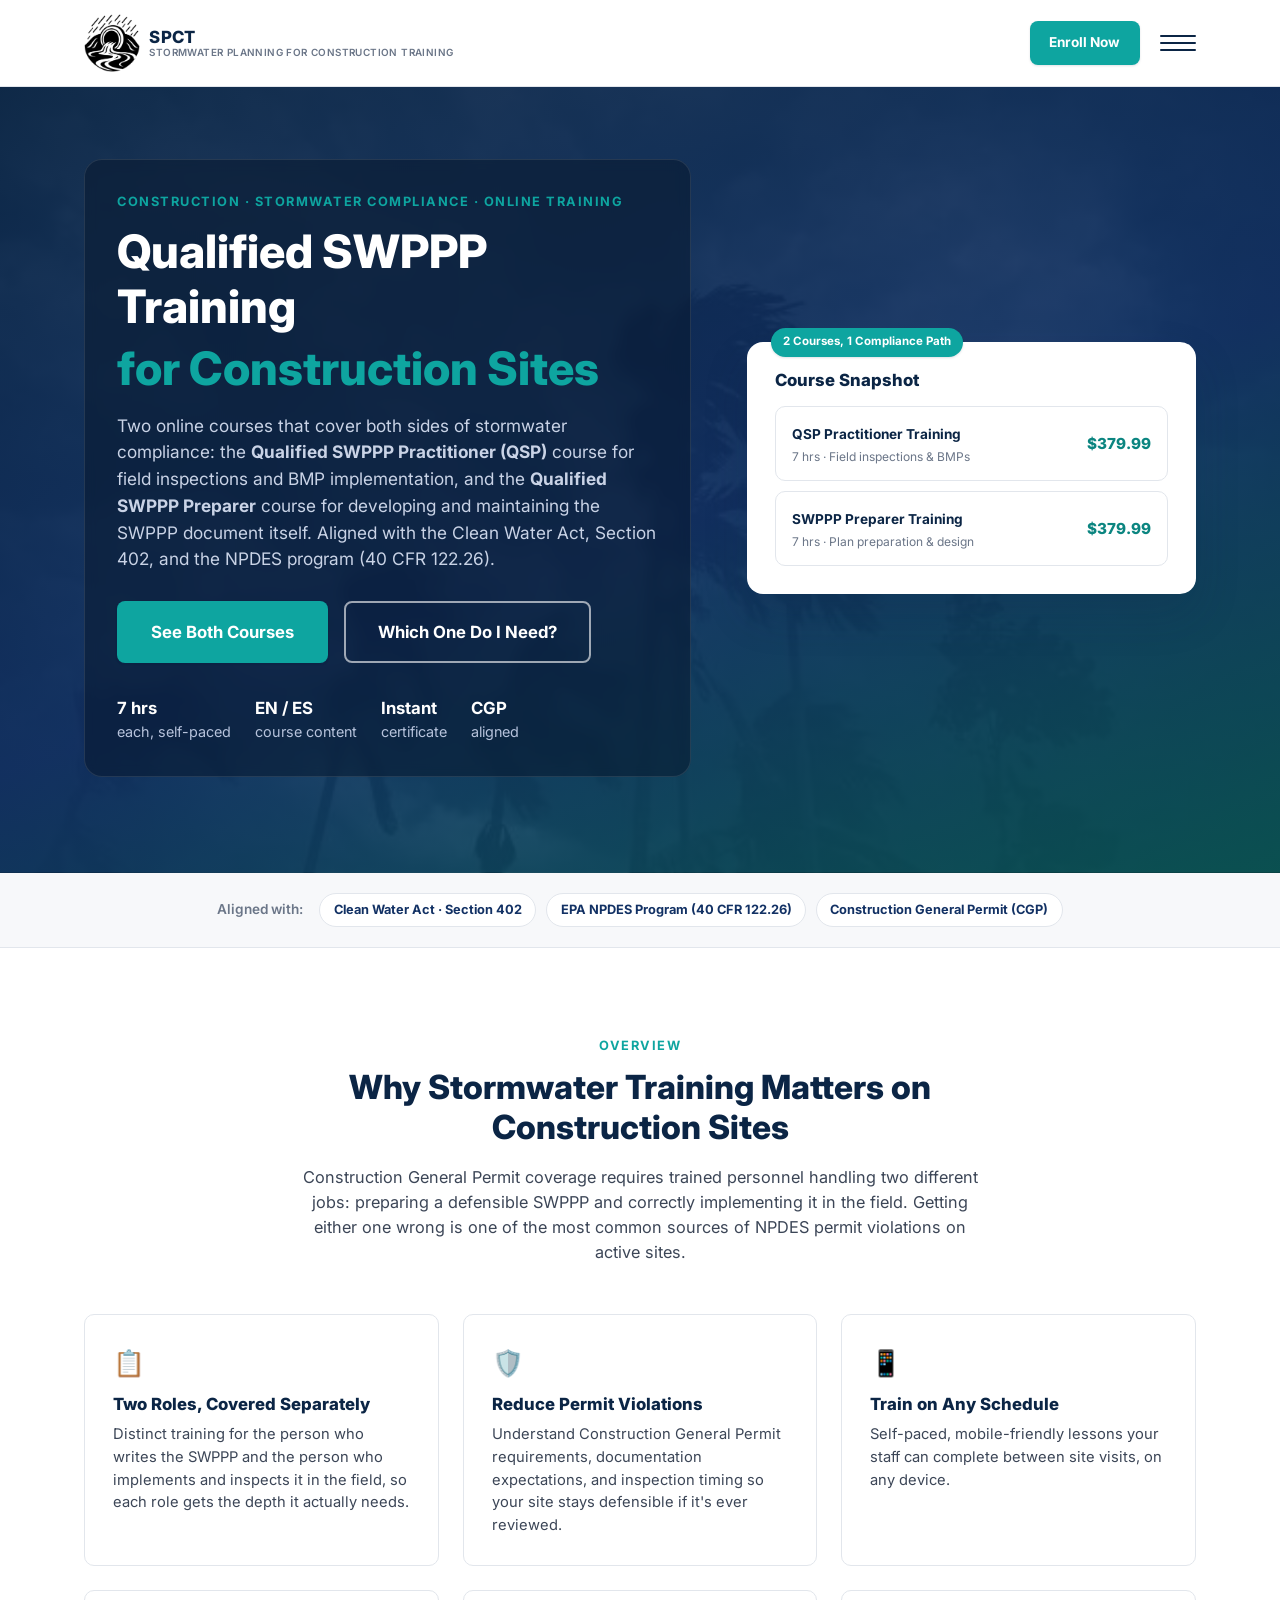
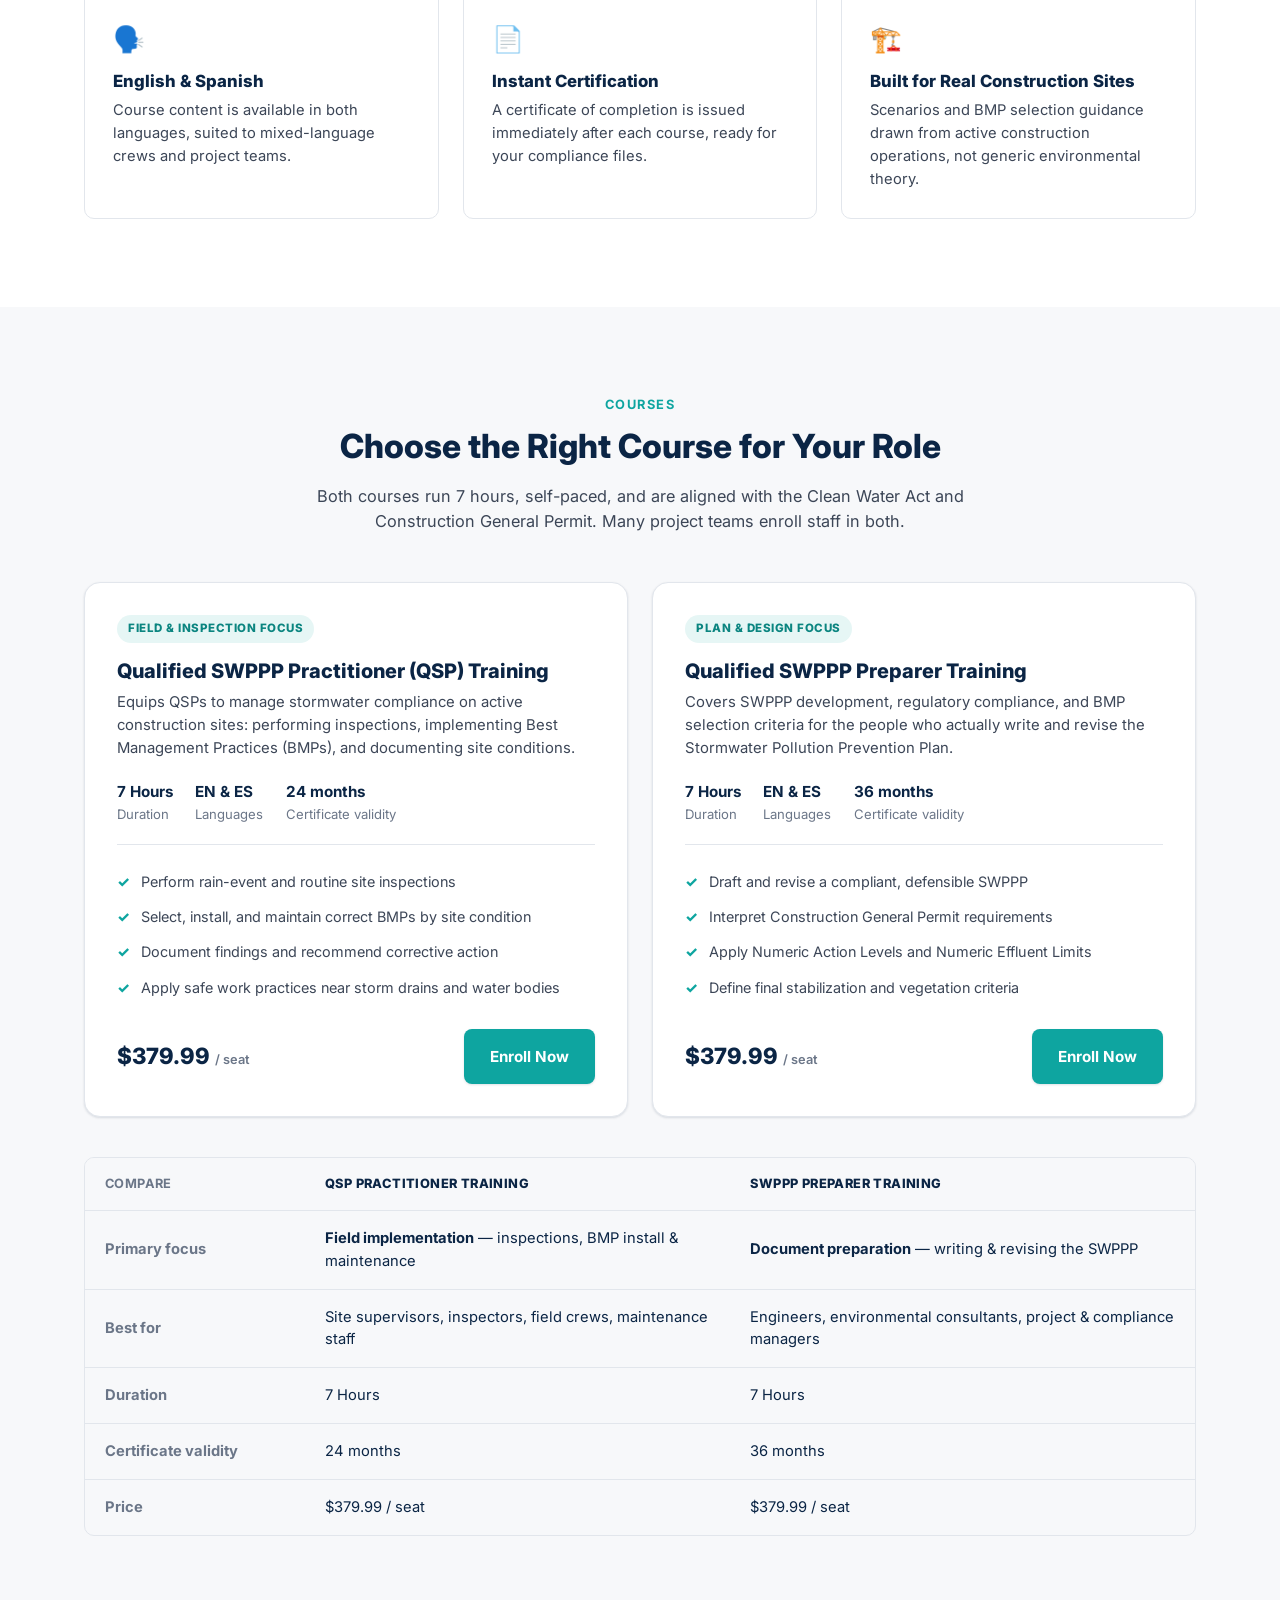
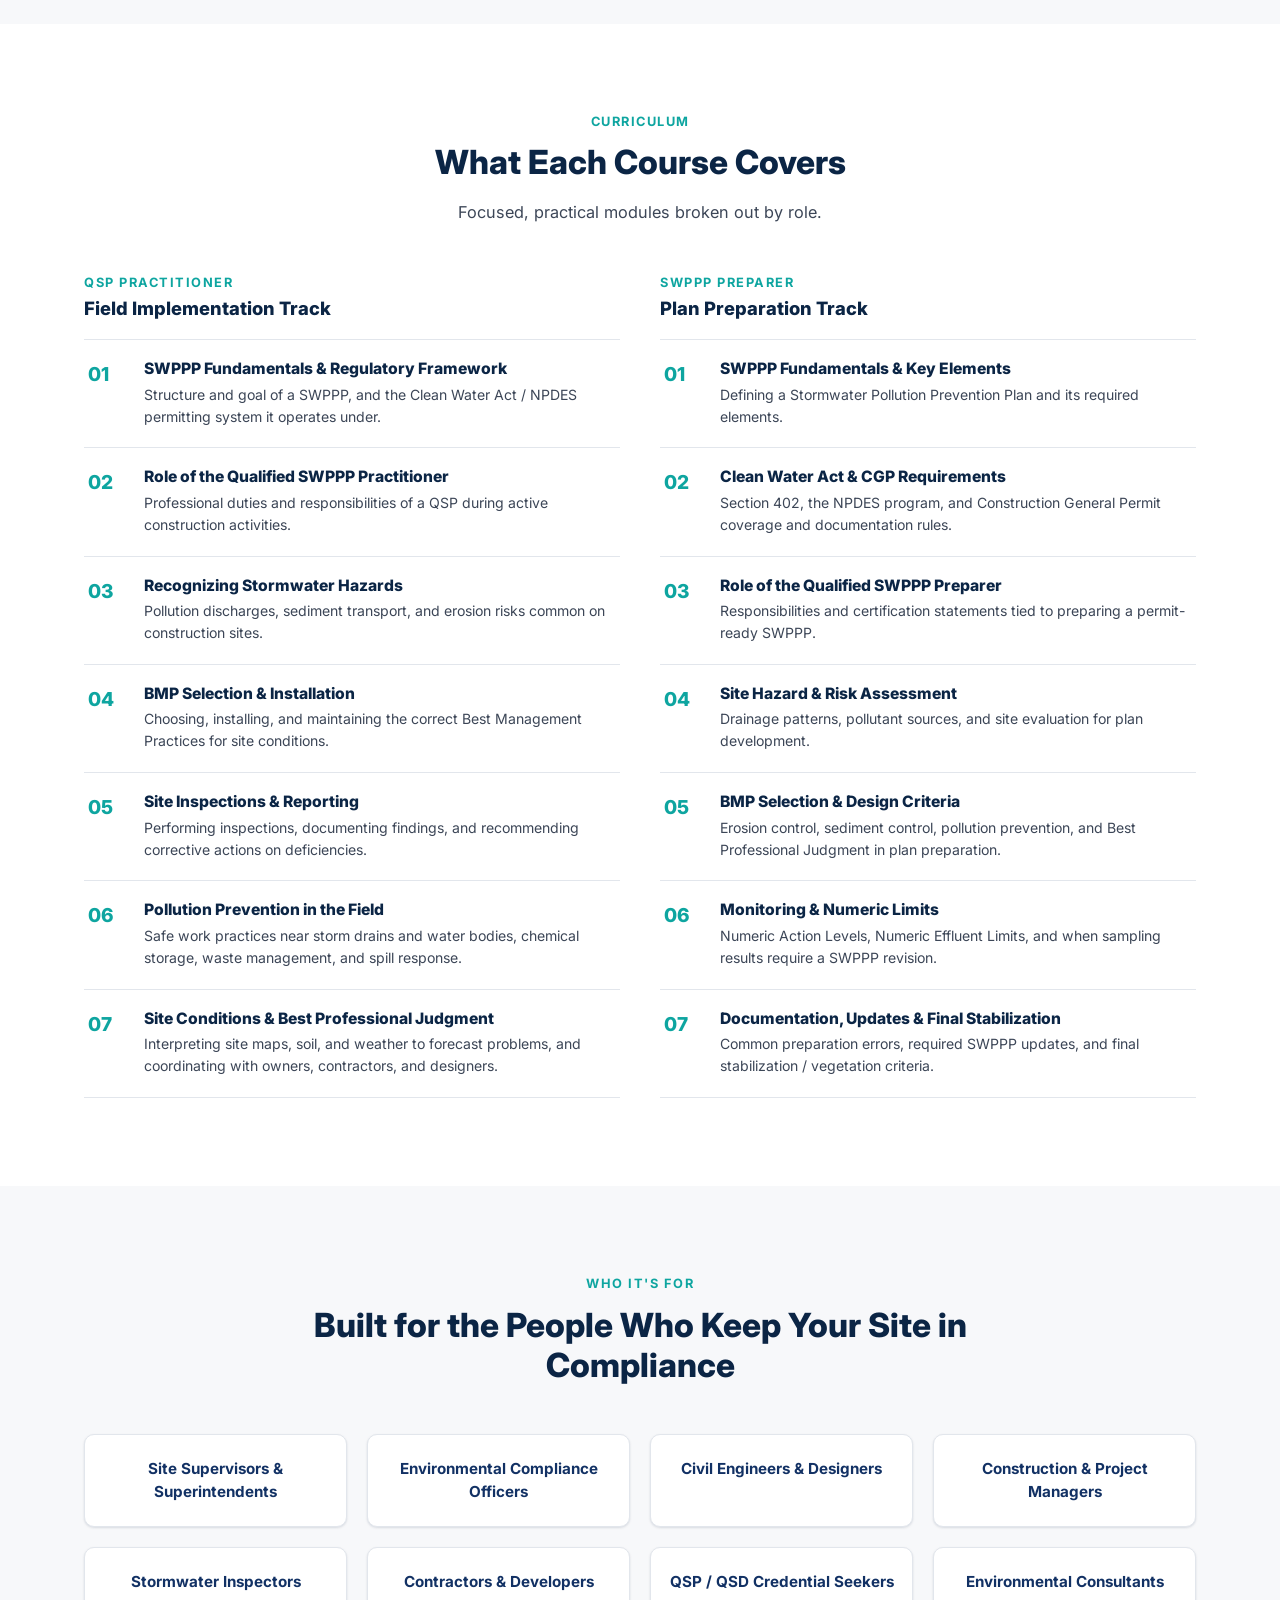
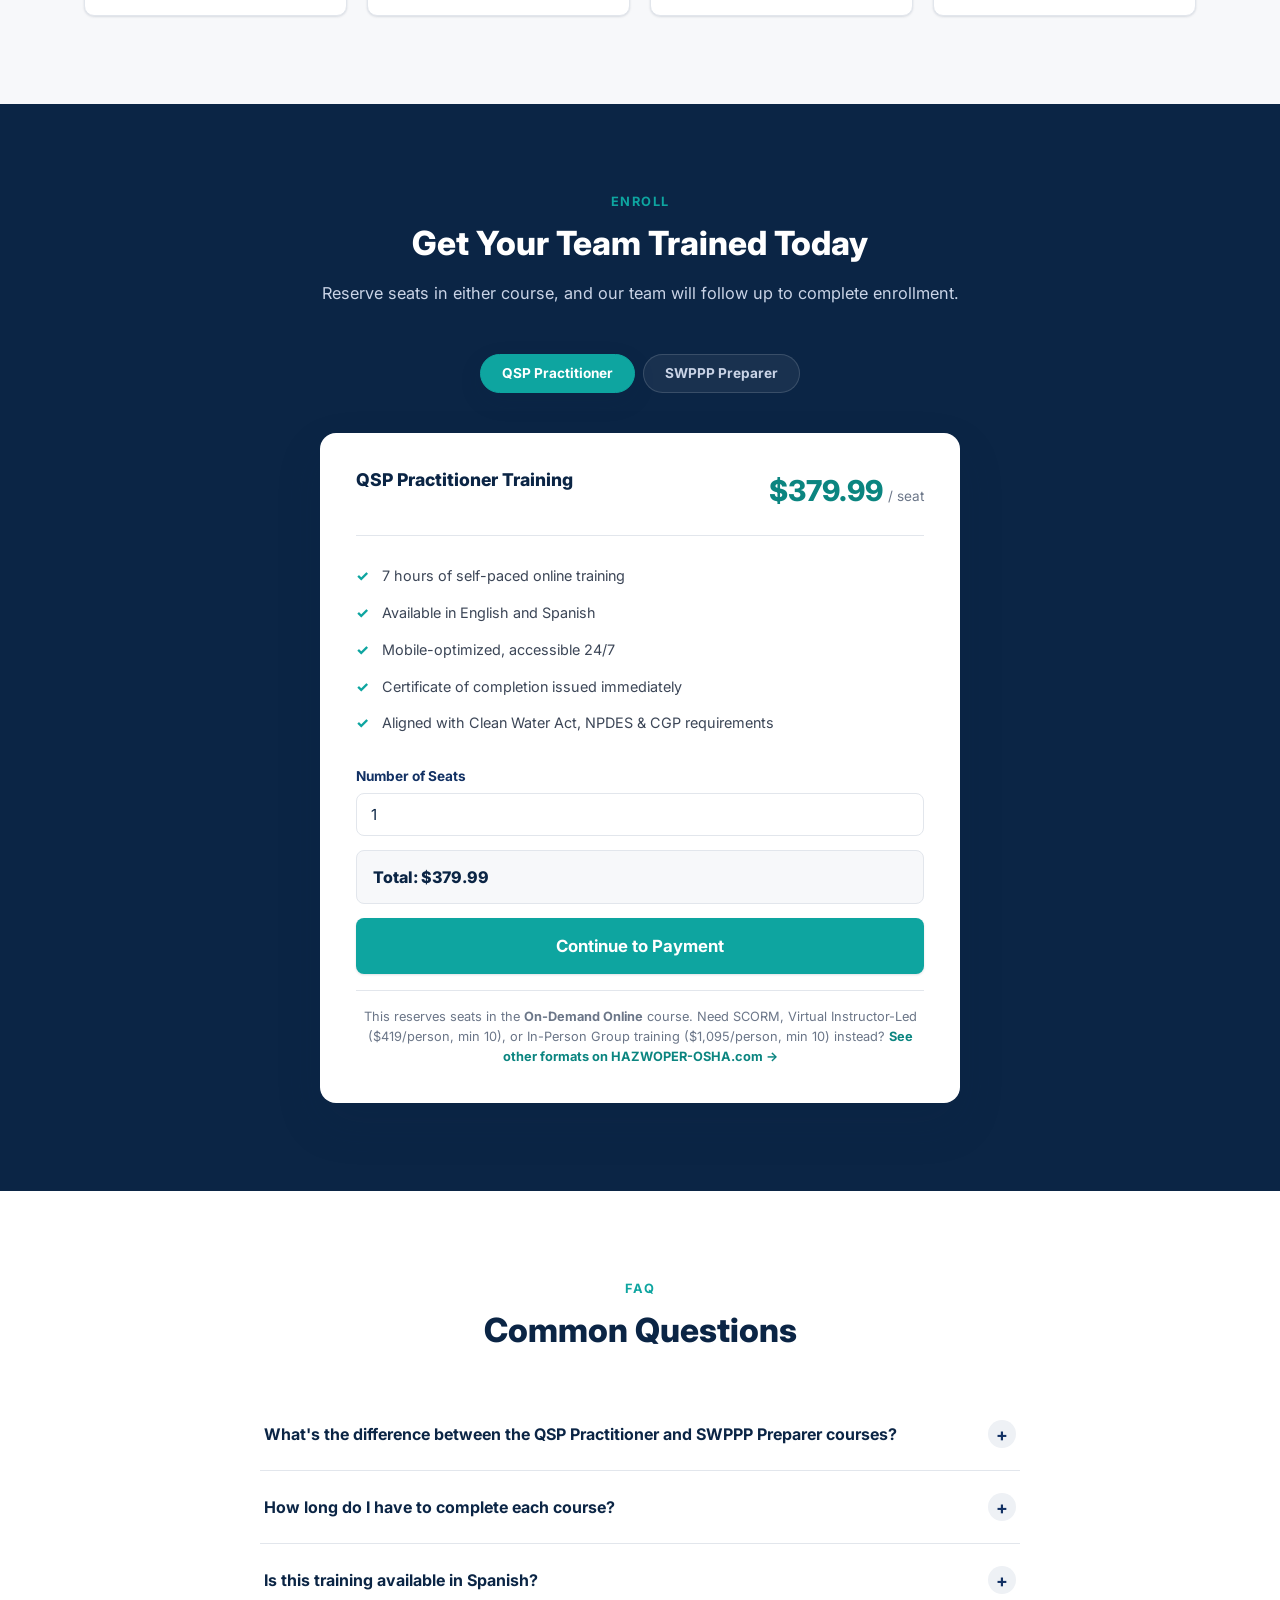
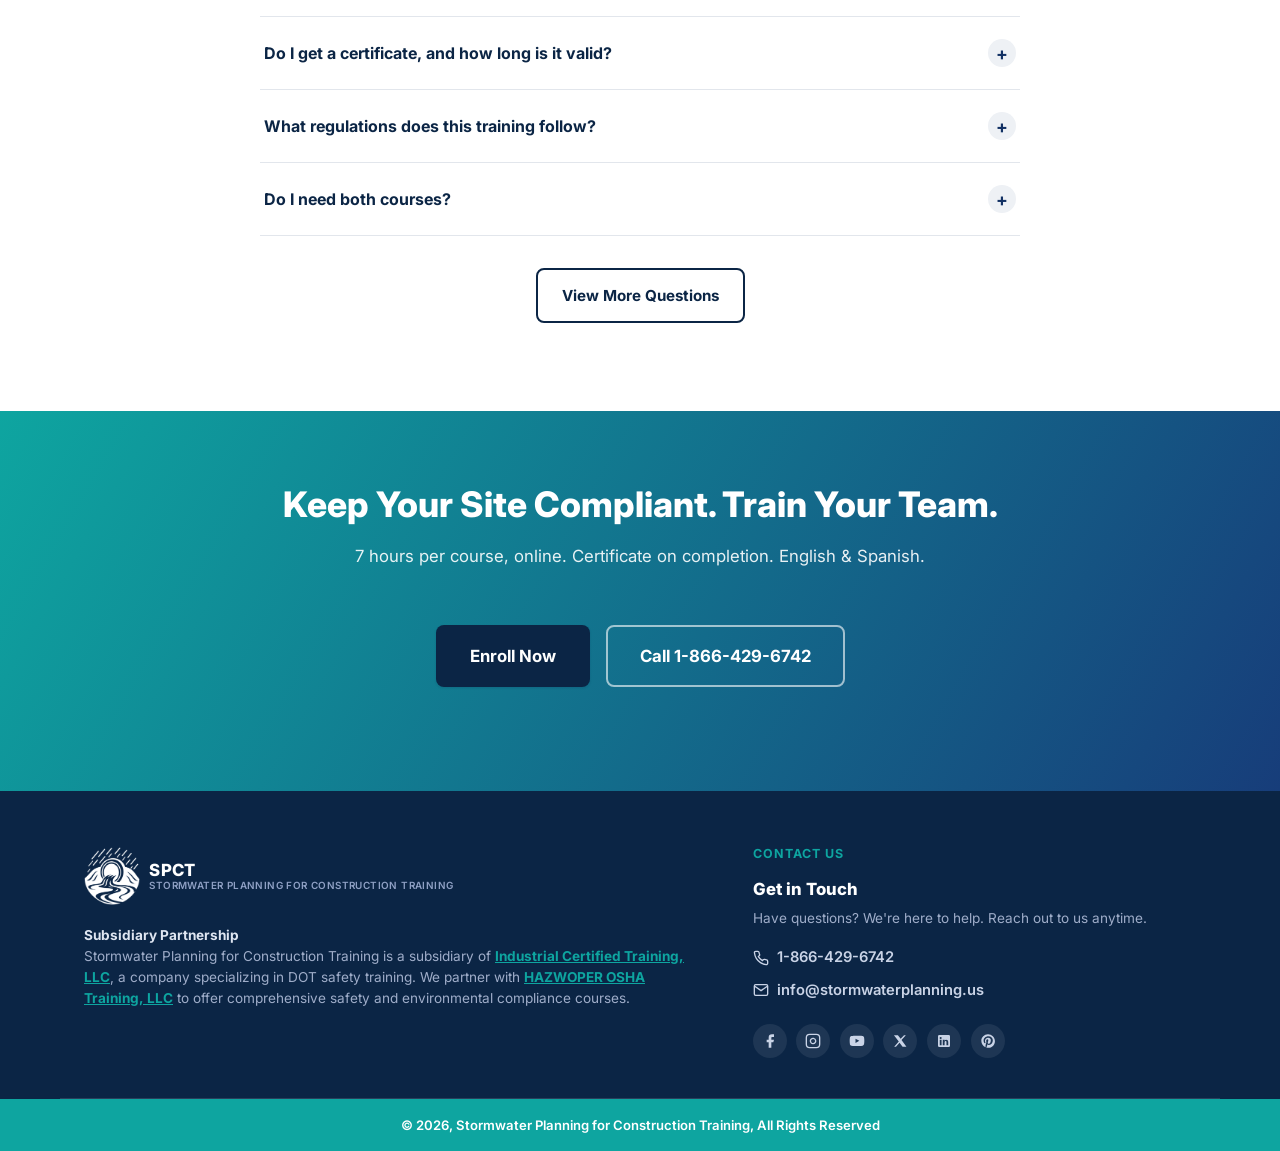
==== commit e9ba4716: "Add Tawk.to chat, always-collapsed nav menu, and email in header - Embed Tawk.to live-chat widget on" ====
--- a/index.html
+++ b/index.html
@@ -43,6 +43,10 @@
       <a href="tel:18664296742" class="nav-phone">
         <svg width="16" height="16" viewBox="0 0 24 24" fill="none" stroke="currentColor" stroke-width="2"><path d="M22 16.92v3a2 2 0 0 1-2.18 2 19.79 19.79 0 0 1-8.63-3.07 19.5 19.5 0 0 1-6-6 19.79 19.79 0 0 1-3.07-8.67A2 2 0 0 1 4.11 2h3a2 2 0 0 1 2 1.72c.127.96.362 1.903.7 2.81a2 2 0 0 1-.45 2.11L8.09 9.91a16 16 0 0 0 6 6l1.27-1.27a2 2 0 0 1 2.11-.45c.907.338 1.85.573 2.81.7A2 2 0 0 1 22 16.92z"/></svg>
         1-866-429-6742
+      </a>
+      <a href="mailto:info@stormwaterplanning.us" class="nav-phone nav-email">
+        <svg width="16" height="16" viewBox="0 0 24 24" fill="none" stroke="currentColor" stroke-width="2"><path d="M4 4h16c1.1 0 2 .9 2 2v12c0 1.1-.9 2-2 2H4c-1.1 0-2-.9-2-2V6c0-1.1.9-2 2-2z"/><polyline points="22,6 12,13 2,6"/></svg>
+        info@stormwaterplanning.us
       </a>
     </nav>
 
@@ -644,5 +648,19 @@
 </footer>
 
 <script src="js/main.js"></script>
+
+<!--Start of Tawk.to Script-->
+<script type="text/javascript">
+var Tawk_API=Tawk_API||{}, Tawk_LoadStart=new Date();
+(function(){
+var s1=document.createElement("script"),s0=document.getElementsByTagName("script")[0];
+s1.async=true;
+s1.src='https://embed.tawk.to/6a5c3cb0940f101d5323afce/1jts4q4bq';
+s1.charset='UTF-8';
+s1.setAttribute('crossorigin','*');
+s0.parentNode.insertBefore(s1,s0);
+})();
+</script>
+<!--End of Tawk.to Script-->
 </body>
 </html>
--- a/css/styles.css
+++ b/css/styles.css
@@ -93,17 +93,34 @@
 .logo-mark-footer{color:var(--white);}
 .logo-sub-footer{color:#8fa0c4;white-space:normal;}
 
-.main-nav{display:flex;gap:1.75rem;}
-.main-nav a{font-weight:600;font-size:.93rem;color:var(--navy-800);padding:.5rem 0;position:relative;}
+.main-nav{
+  position:absolute;top:100%;left:0;right:0;
+  background:var(--white);
+  flex-direction:column;
+  padding:12px 24px 24px;
+  gap:.25rem;
+  border-bottom:1px solid var(--gray-200);
+  box-shadow:var(--shadow-md);
+  display:none;
+}
+.main-nav.open{display:flex;}
+.main-nav a{font-weight:600;font-size:.93rem;color:var(--navy-800);padding:.65rem 0;border-bottom:1px solid var(--gray-100);position:relative;}
 .main-nav a:hover{color:var(--teal-600);}
-.nav-phone{display:none;}
+.nav-phone{
+  display:flex;align-items:center;gap:.5rem;
+  color:var(--teal-500);font-weight:700;
+  border-bottom:none;
+  margin-top:.5rem;padding-top:.75rem;
+  border-top:1px solid var(--gray-200);
+}
+.nav-phone:hover{color:var(--teal-600);}
+.nav-email{margin-top:0;padding-top:0;border-top:none;}
 
 .header-actions{display:flex;align-items:center;gap:1.25rem;}
-.header-phone{display:flex;align-items:center;gap:.4rem;font-weight:700;font-size:.9rem;color:var(--navy-800);}
-.header-phone:hover{color:var(--teal-600);}
+.header-phone{display:none;}
 
 .nav-toggle{
-  display:none;flex-direction:column;justify-content:center;gap:5px;
+  display:flex;flex-direction:column;justify-content:center;gap:5px;
   width:36px;height:36px;background:none;border:none;cursor:pointer;padding:0;
 }
 .nav-toggle span{display:block;height:2px;width:100%;background:var(--navy-900);border-radius:2px;}
@@ -595,31 +612,6 @@
   .pricing-grid{grid-template-columns:1fr;}
 }
 
-@media (max-width:1024px){
-  .main-nav{
-    position:absolute;top:100%;left:0;right:0;
-    background:var(--white);
-    flex-direction:column;
-    padding:12px 24px 24px;
-    gap:.25rem;
-    border-bottom:1px solid var(--gray-200);
-    box-shadow:var(--shadow-md);
-    display:none;
-  }
-  .main-nav.open{display:flex;}
-  .main-nav a{padding:.65rem 0;border-bottom:1px solid var(--gray-100);}
-  .nav-toggle{display:flex;}
-  .header-phone{display:none;}
-  .nav-phone{
-    display:flex;align-items:center;gap:.5rem;
-    color:var(--teal-500);font-weight:700;
-    border-bottom:none;
-    margin-top:.5rem;padding-top:.75rem;
-    border-top:1px solid var(--gray-200);
-  }
-  .nav-phone:hover{color:var(--teal-600);}
-}
-
 @media (max-width:480px){
   .header-inner{gap:.5rem;}
   .header-actions{gap:.6rem;}
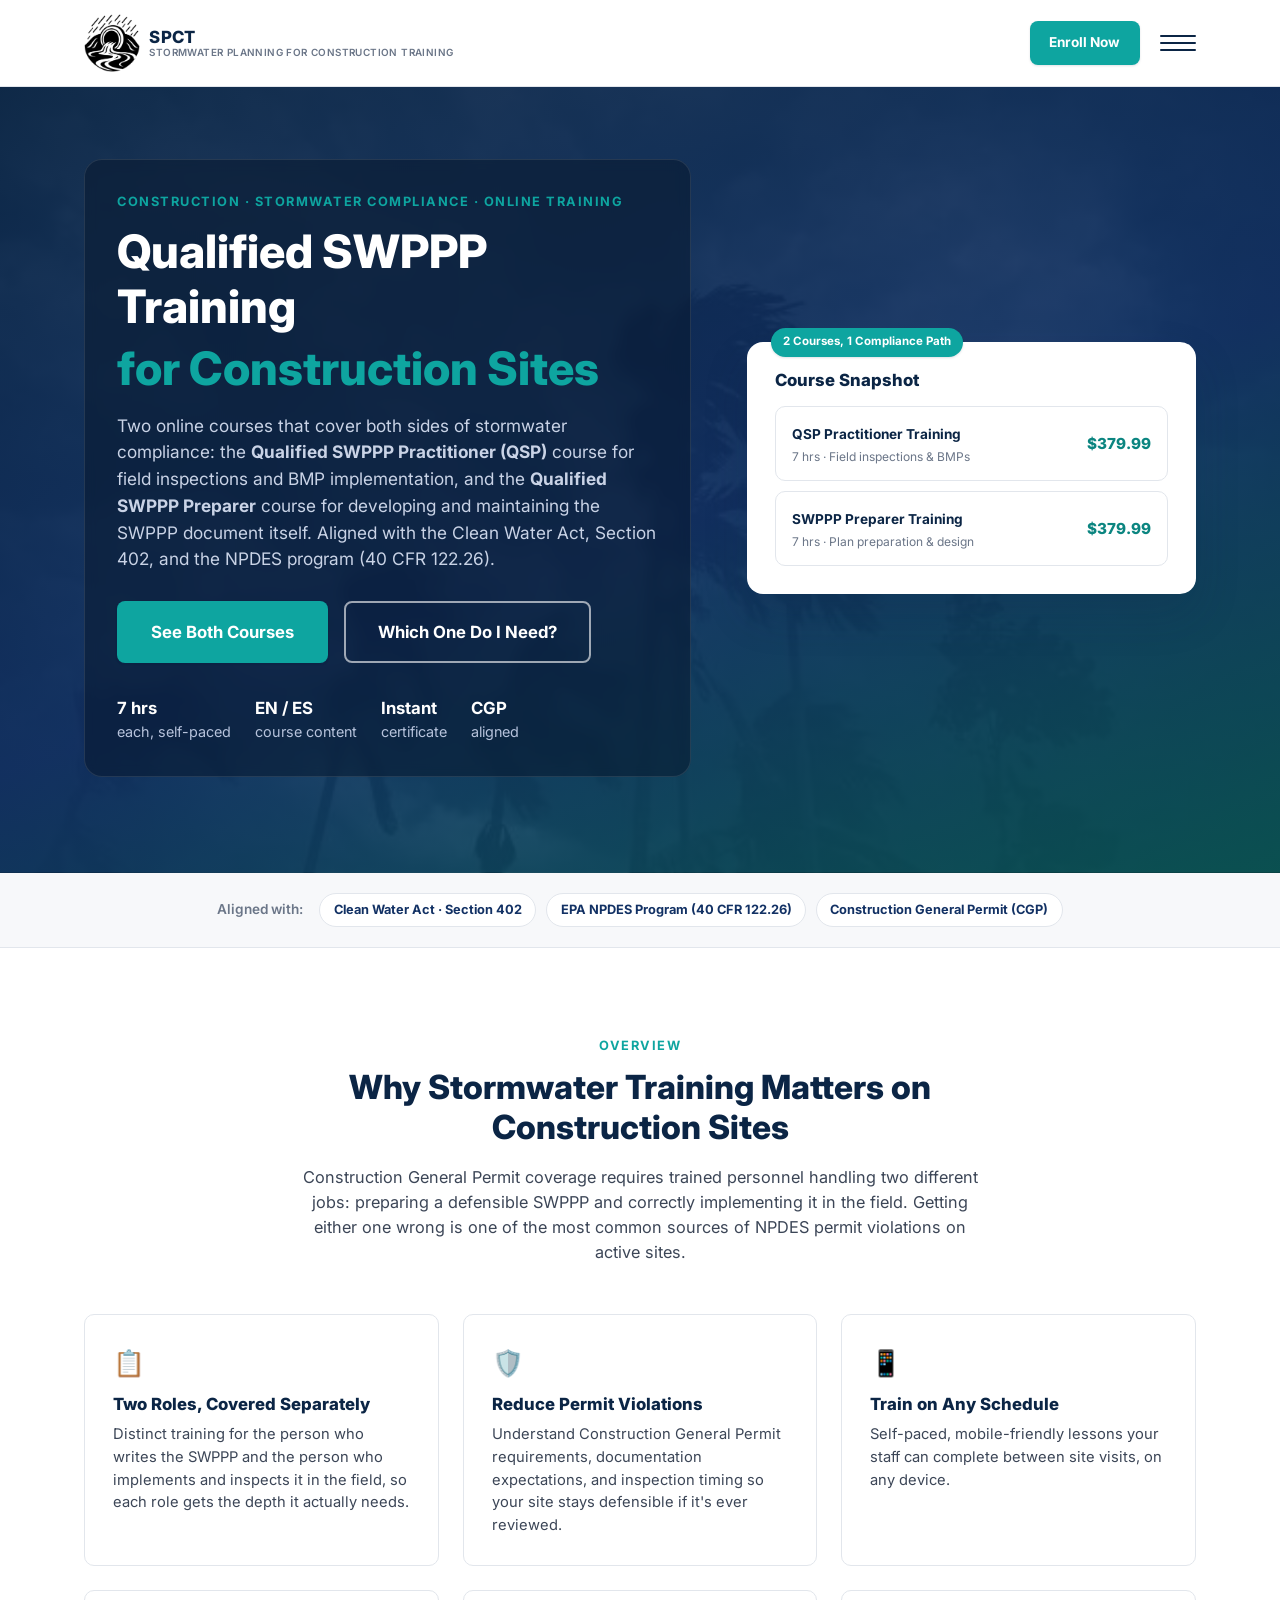
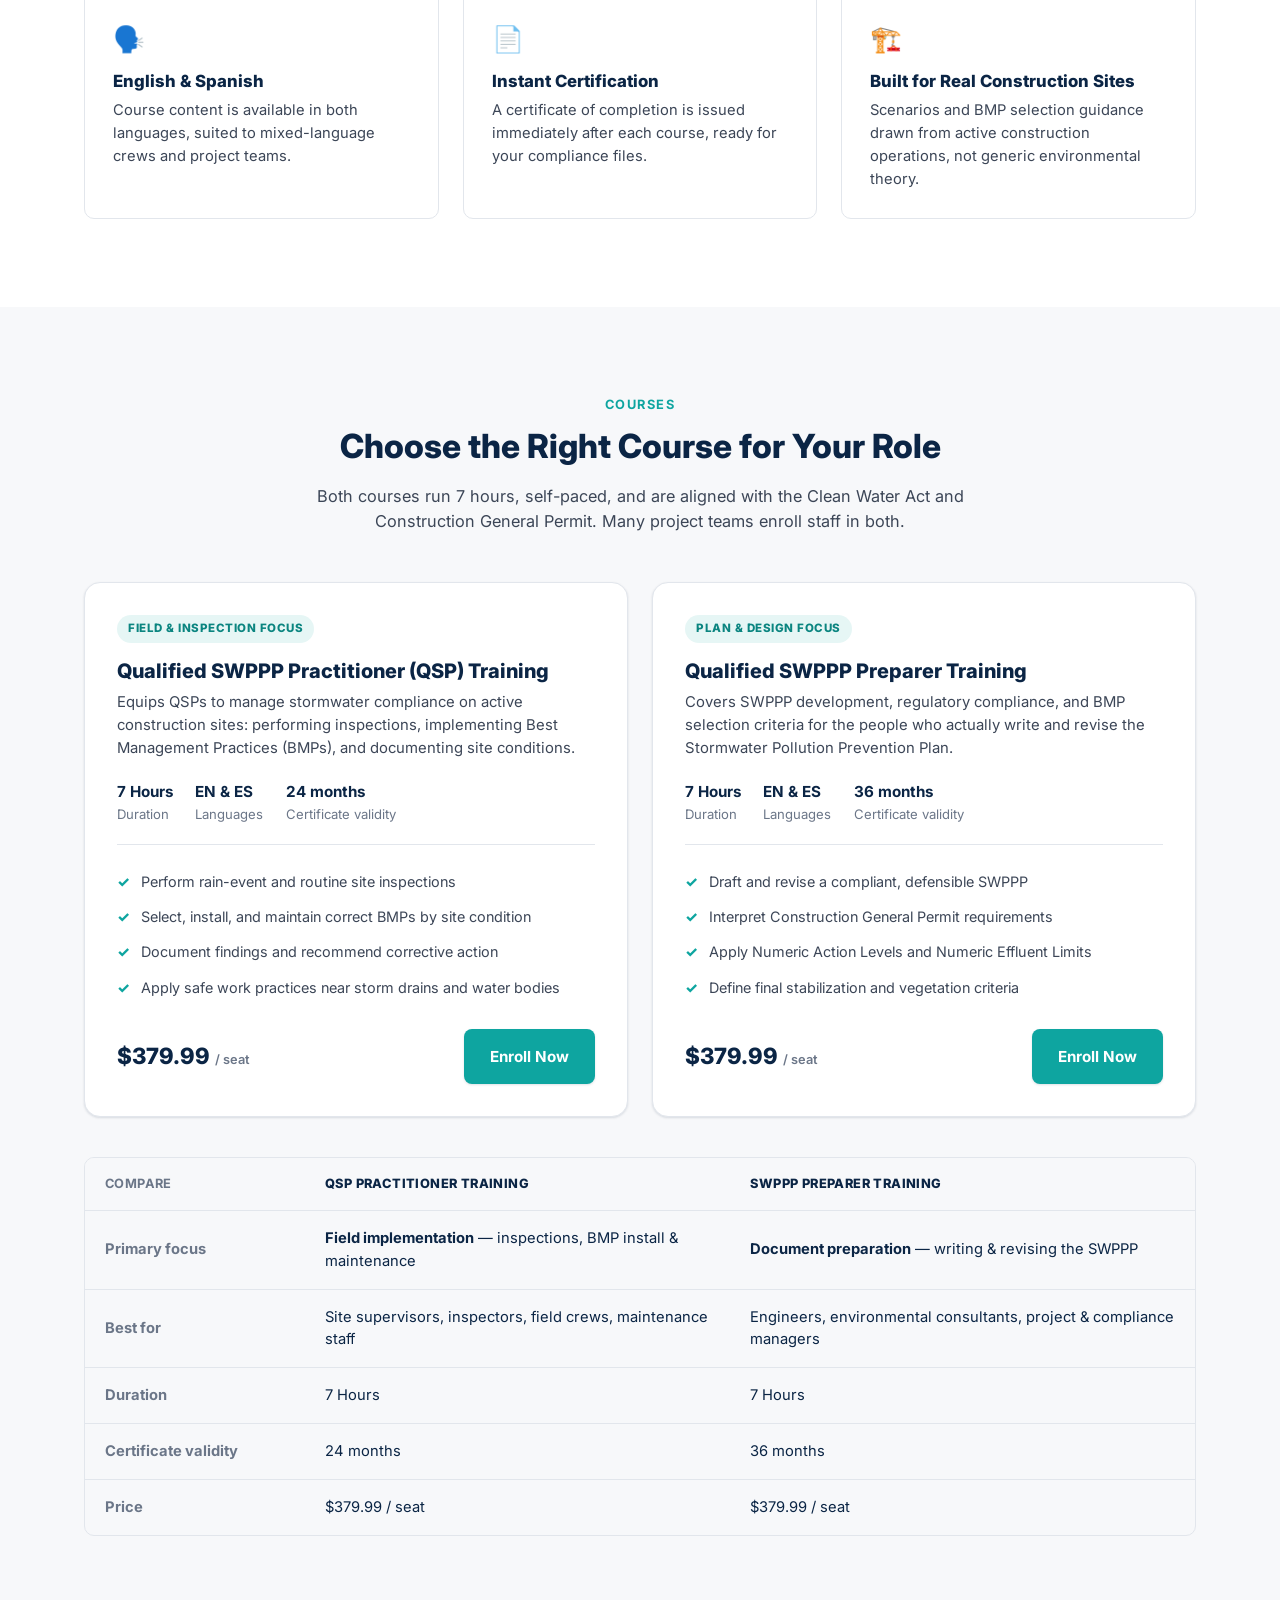
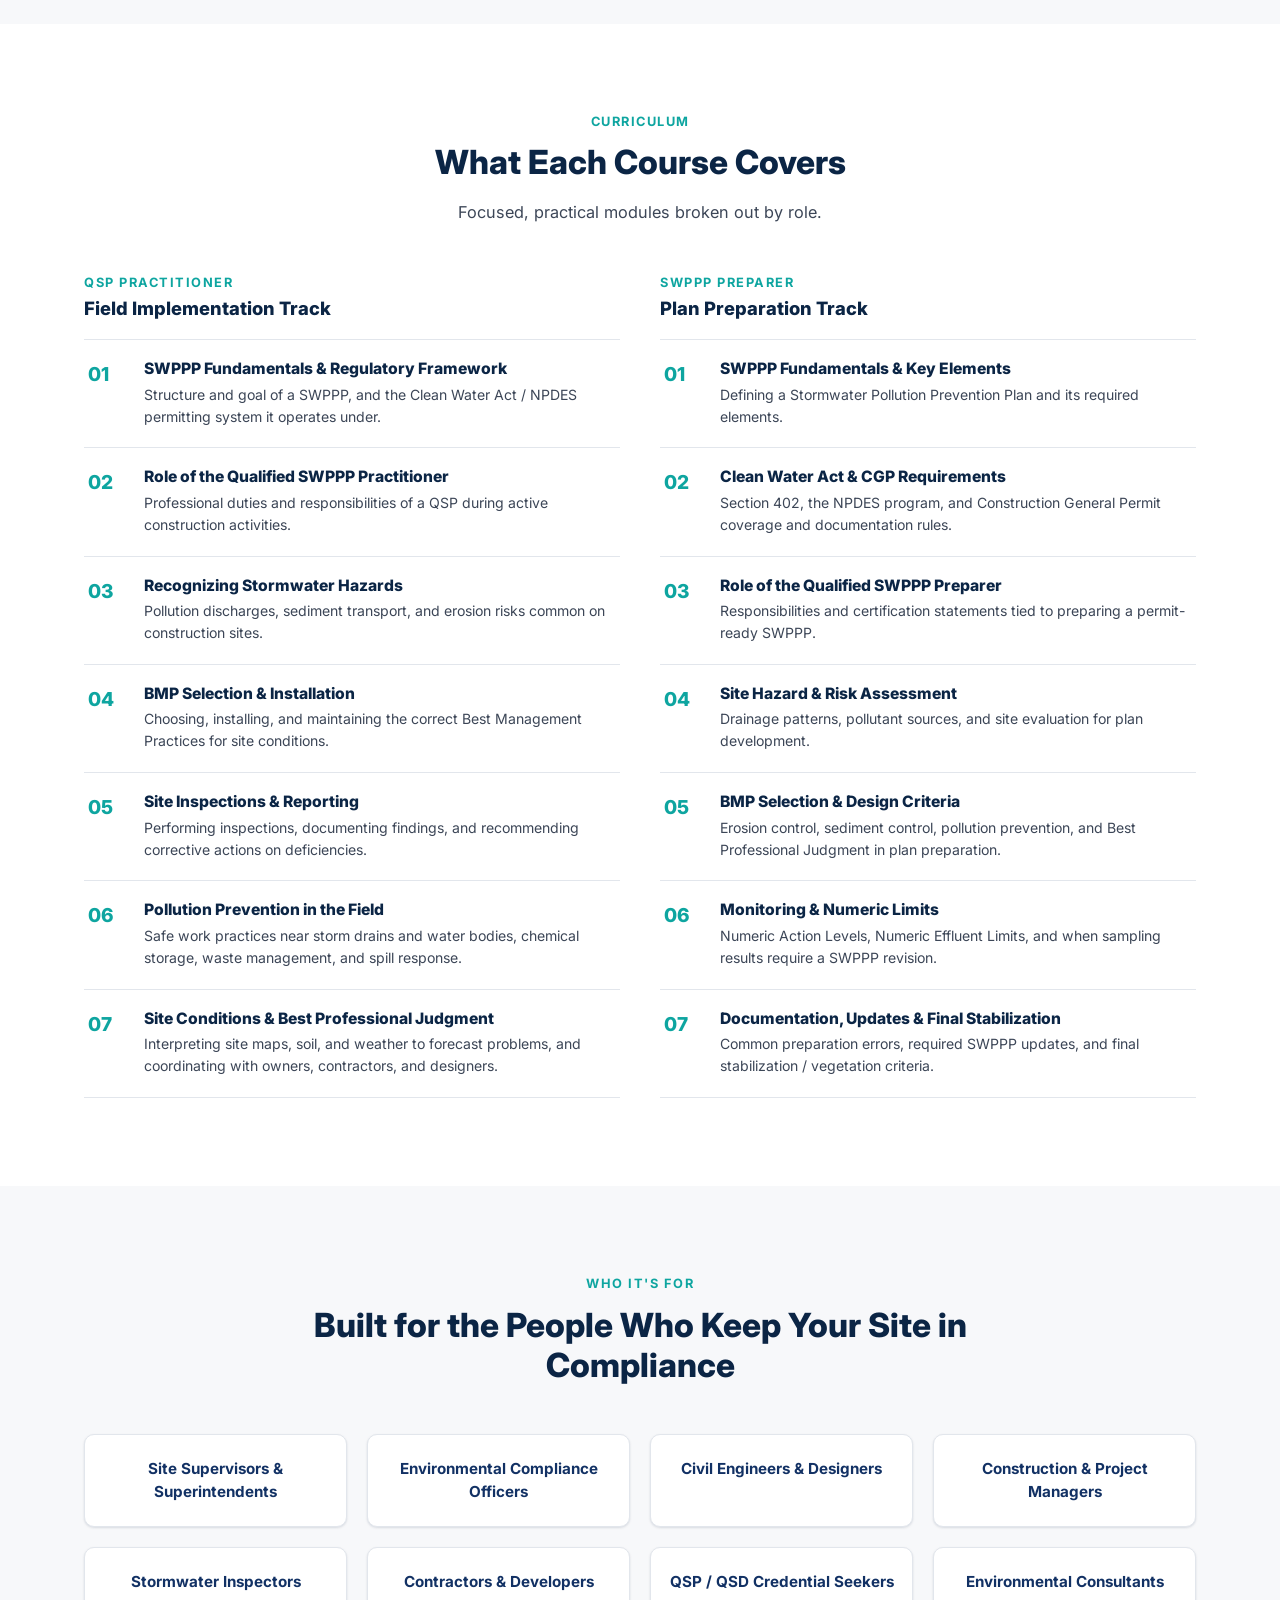
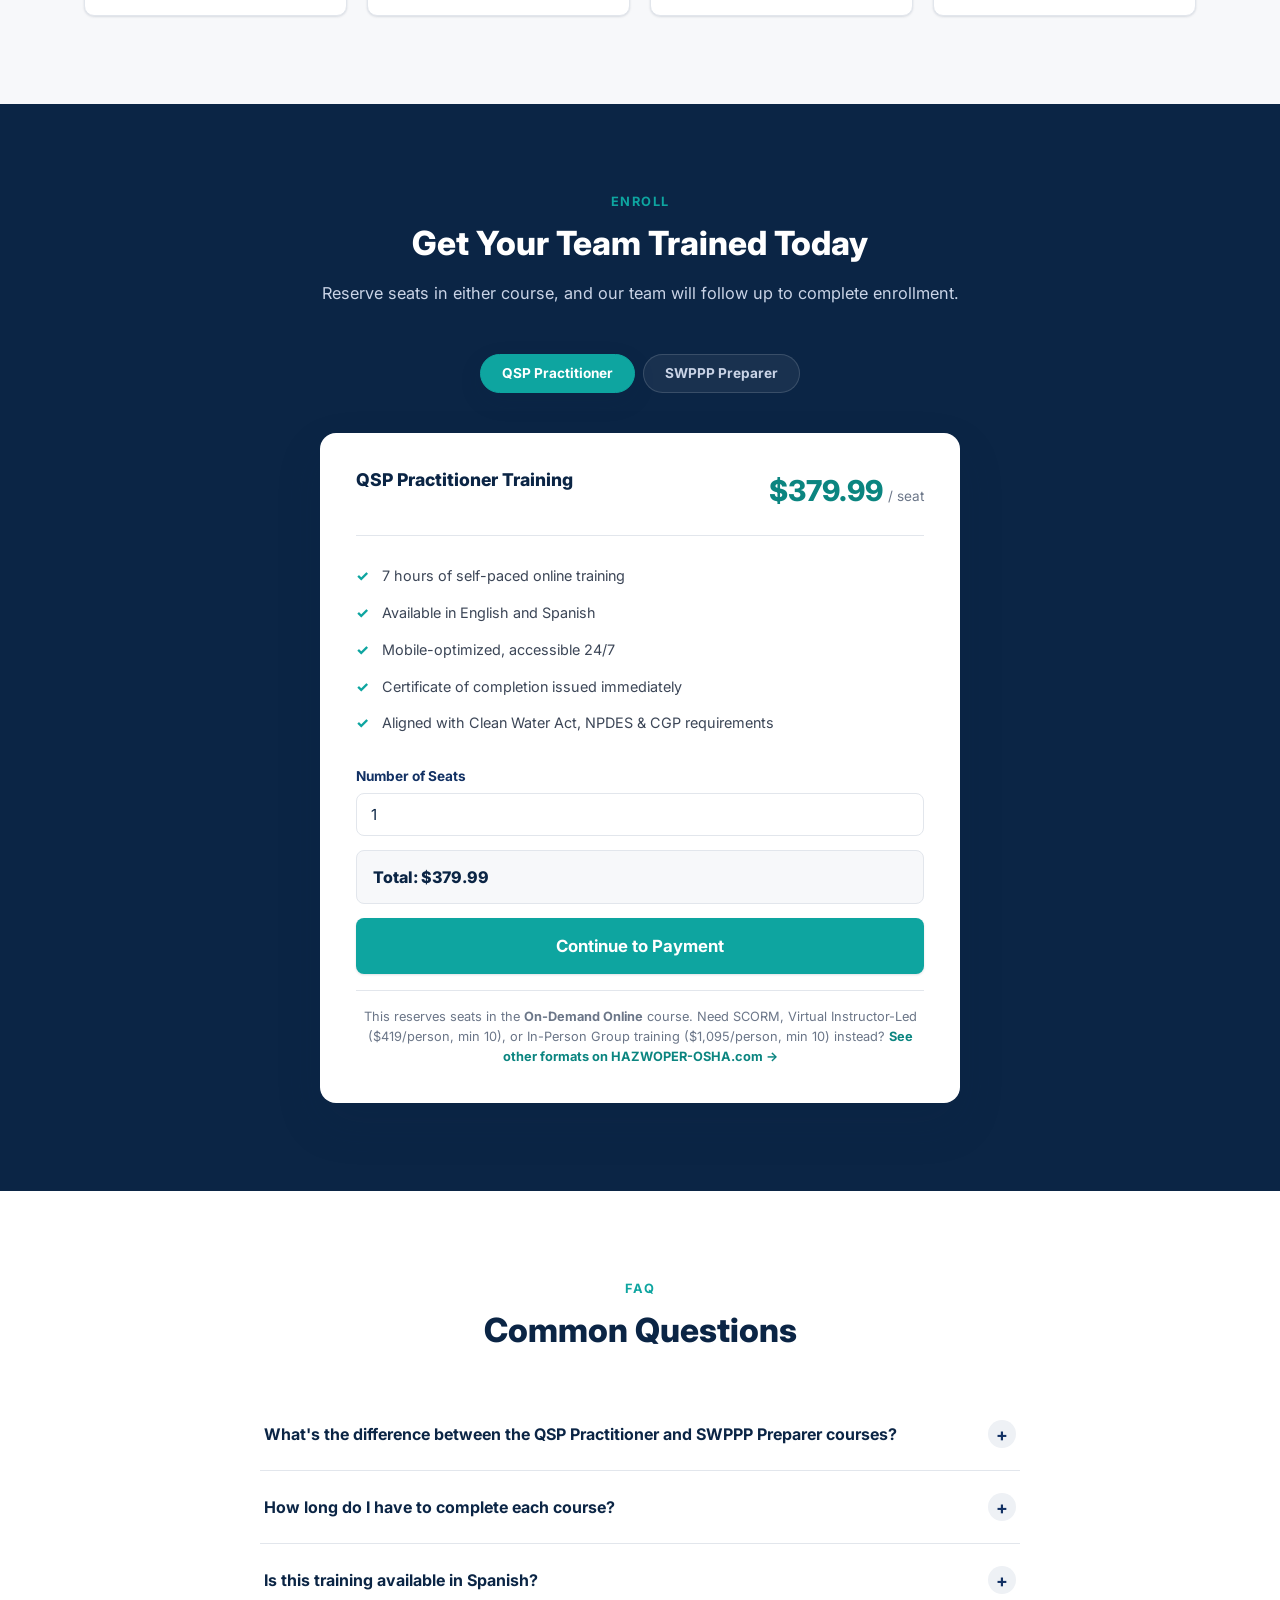
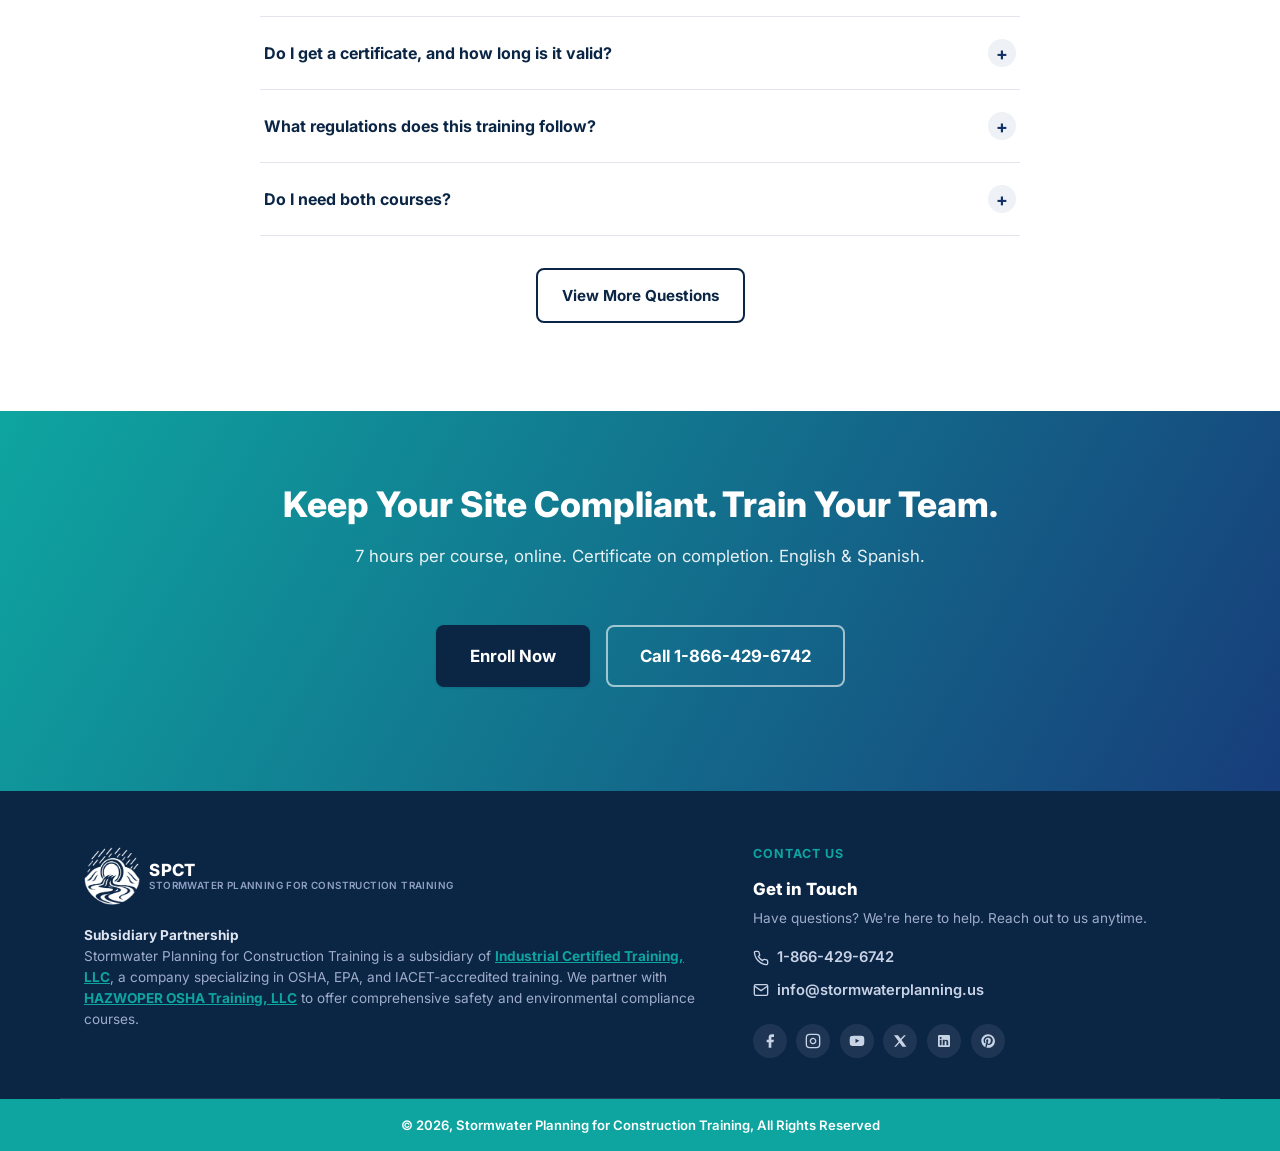
==== commit ff745b8e: "Correct footer description of Industrial Certified Training, LLC Update subsidiary blurb to reflect " ====
--- a/index.html
+++ b/index.html
@@ -567,7 +567,7 @@
       </div>
 
       <div class="faq-view-more">
-        <a href="faq.html" class="btn btn-outline">View More Questions</a>
+        <a href="frequently-asked-questions/" class="btn btn-outline">View More Questions</a>
       </div>
     </div>
   </section>
@@ -598,7 +598,7 @@
         </span>
       </a>
 
-      <p class="footer-legal"><strong>Subsidiary Partnership</strong><br>Stormwater Planning for Construction Training is a subsidiary of <a href="https://ictraining.us/" target="_blank" rel="noopener">Industrial Certified Training, LLC</a>, a company specializing in DOT safety training. We partner with <a href="https://hazwoper-osha.com/" target="_blank" rel="noopener">HAZWOPER OSHA Training, LLC</a> to offer comprehensive safety and environmental compliance courses.</p>
+      <p class="footer-legal"><strong>Subsidiary Partnership</strong><br>Stormwater Planning for Construction Training is a subsidiary of <a href="https://ictraining.us/" target="_blank" rel="noopener">Industrial Certified Training, LLC</a>, a company specializing in OSHA, EPA, and IACET-accredited training. We partner with <a href="https://hazwoper-osha.com/" target="_blank" rel="noopener">HAZWOPER OSHA Training, LLC</a> to offer comprehensive safety and environmental compliance courses.</p>
     </div>
 
     <div class="footer-col footer-col-contact">
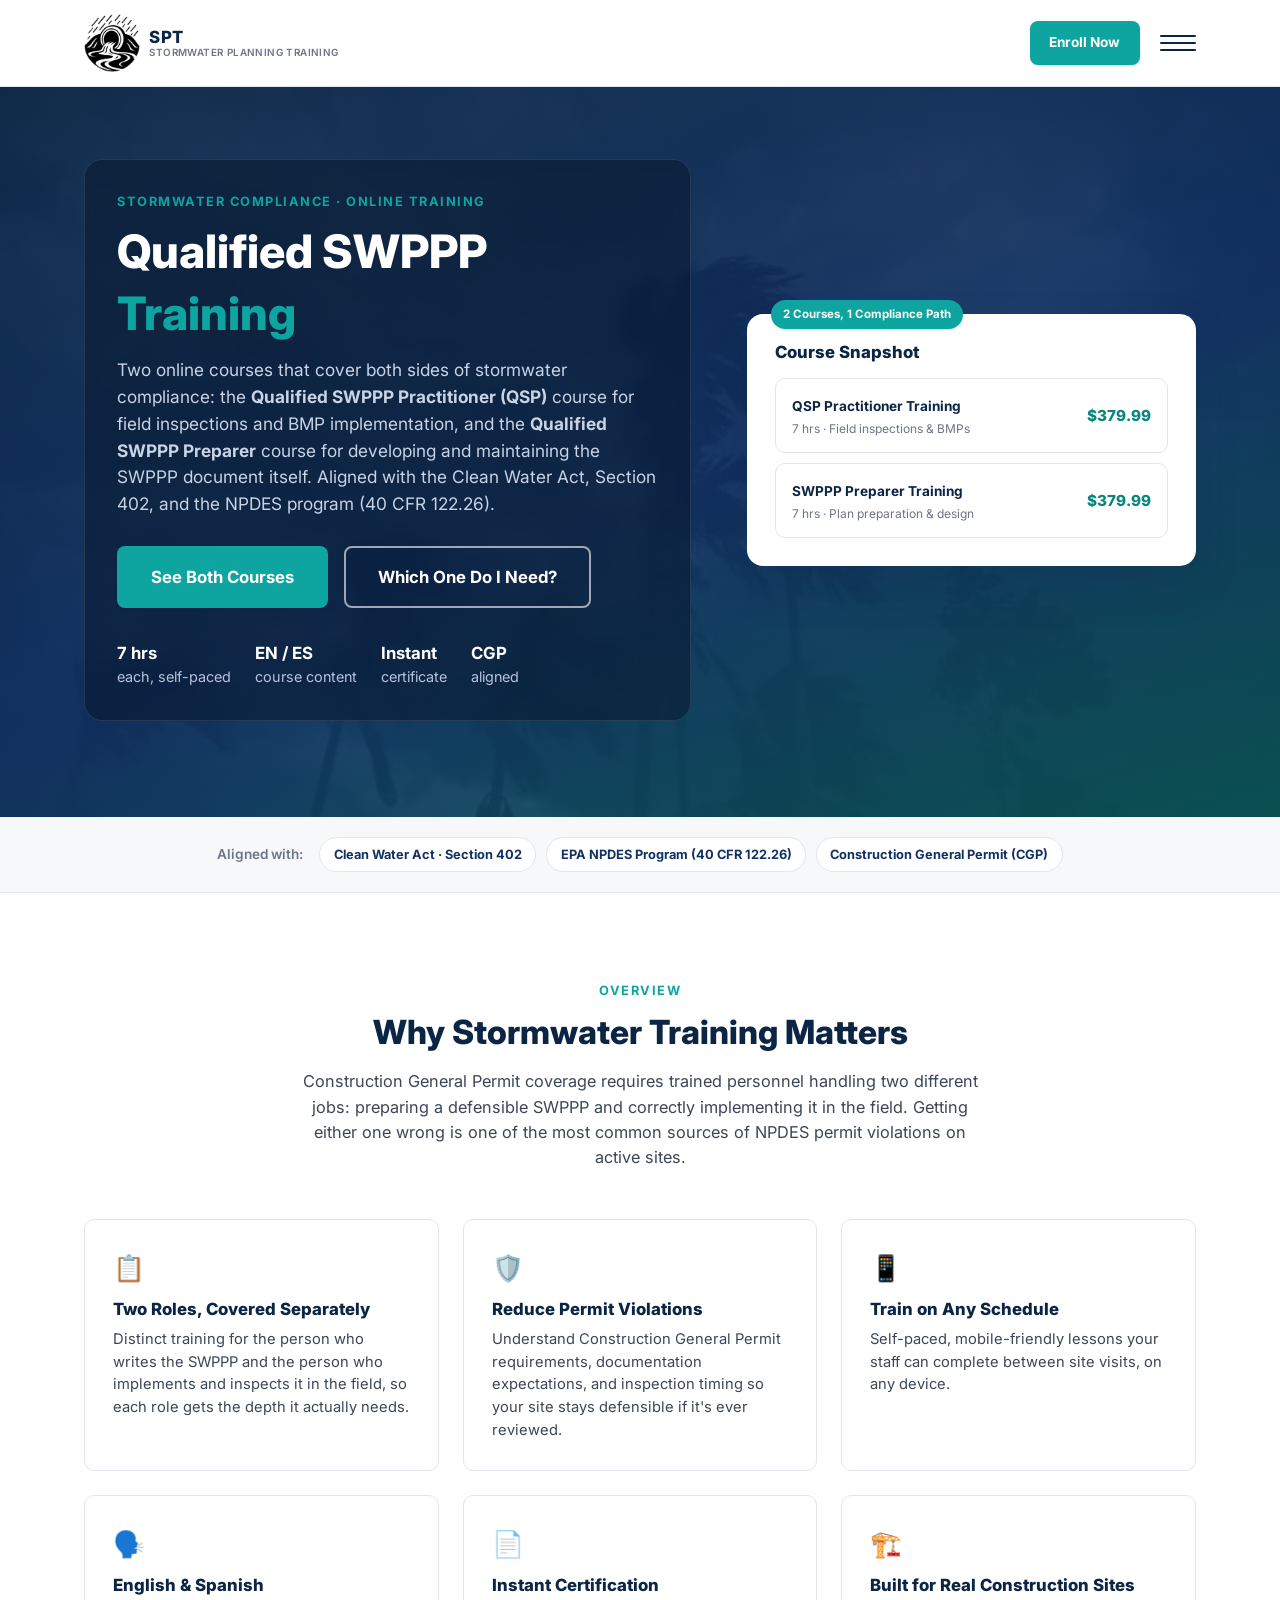
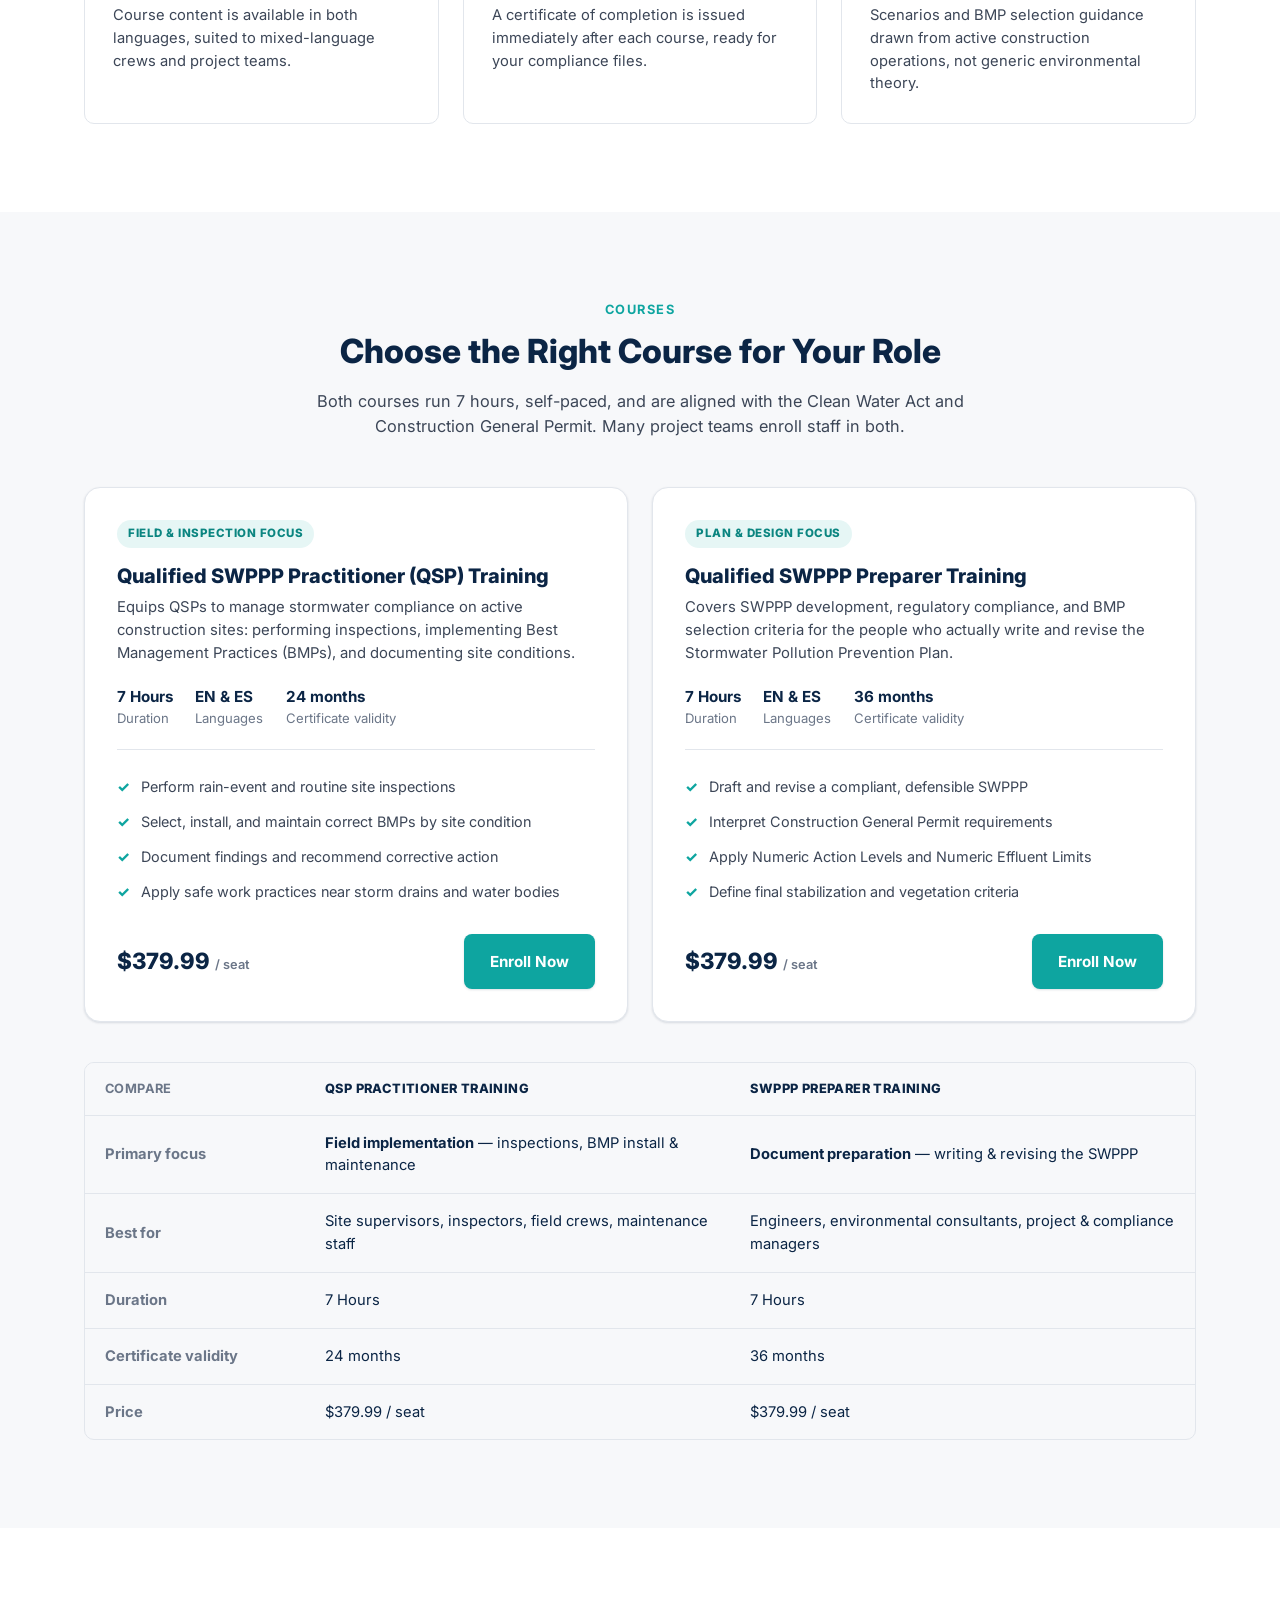
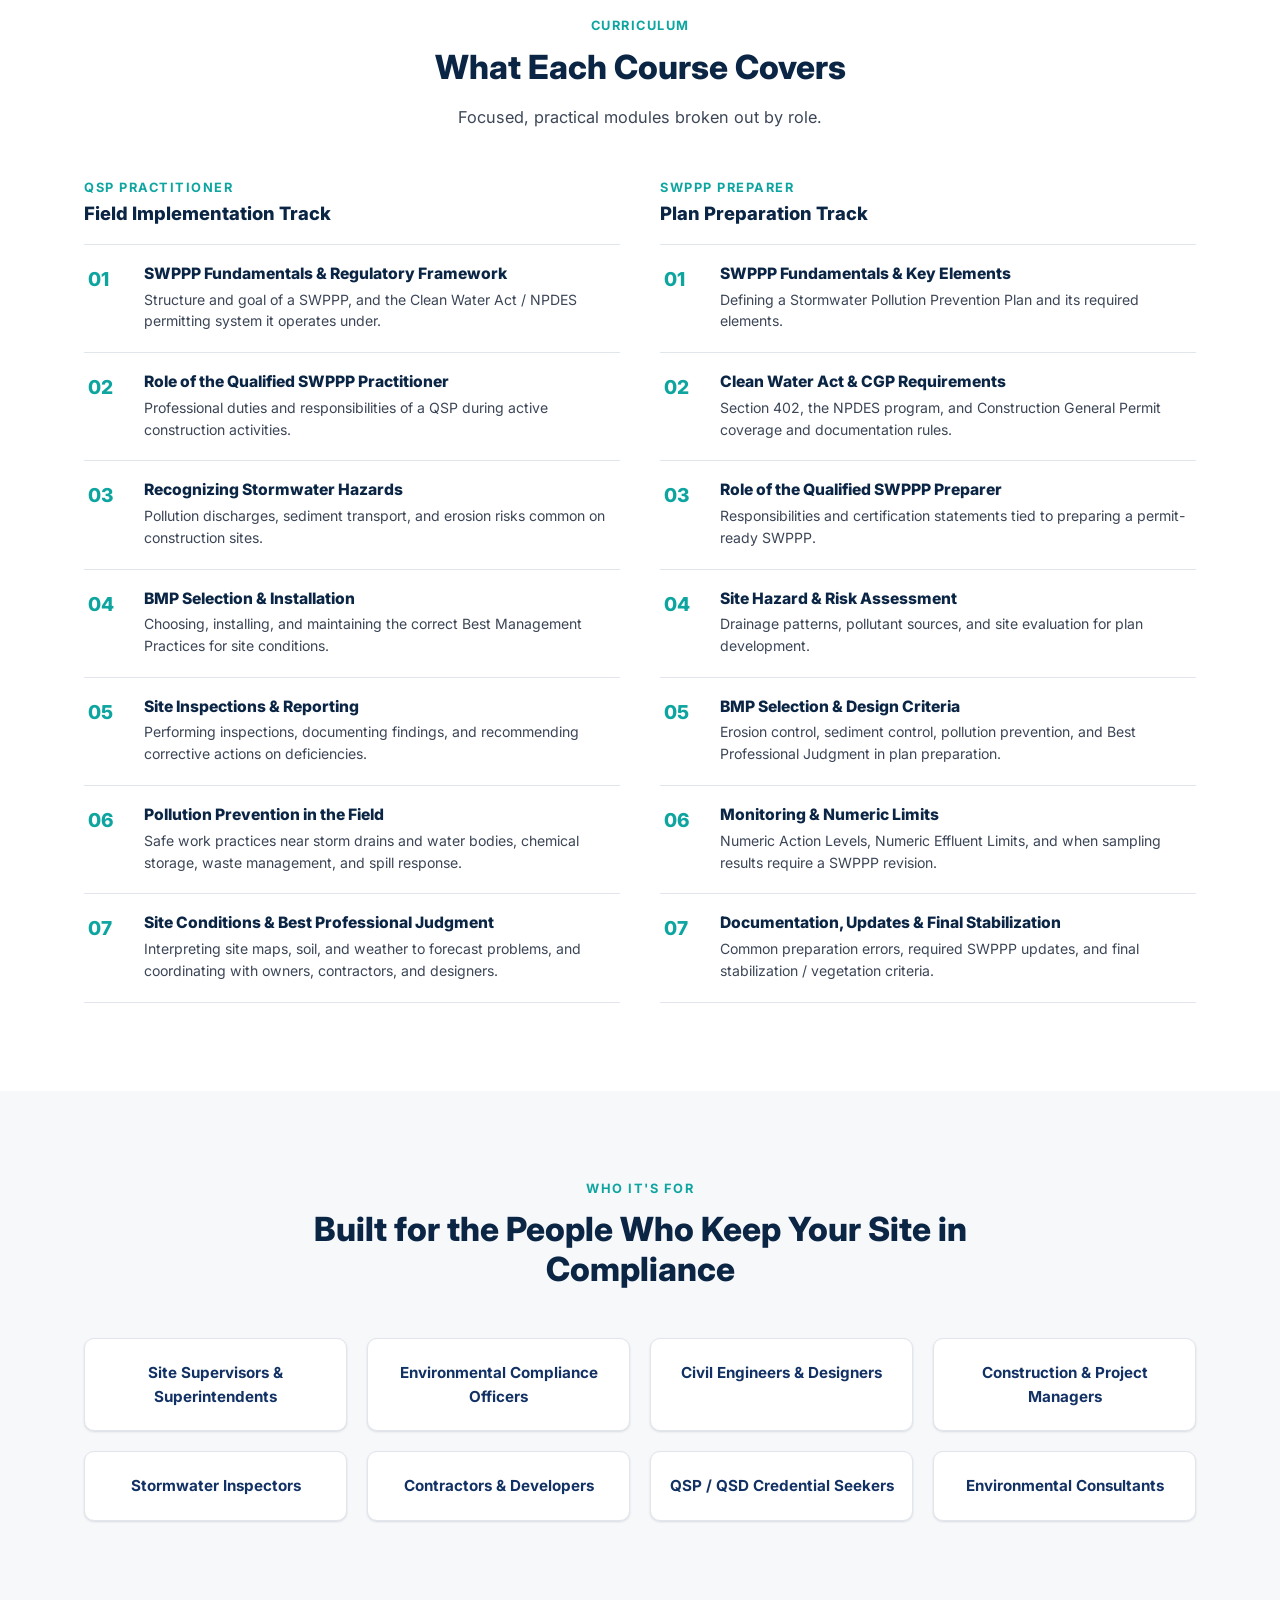
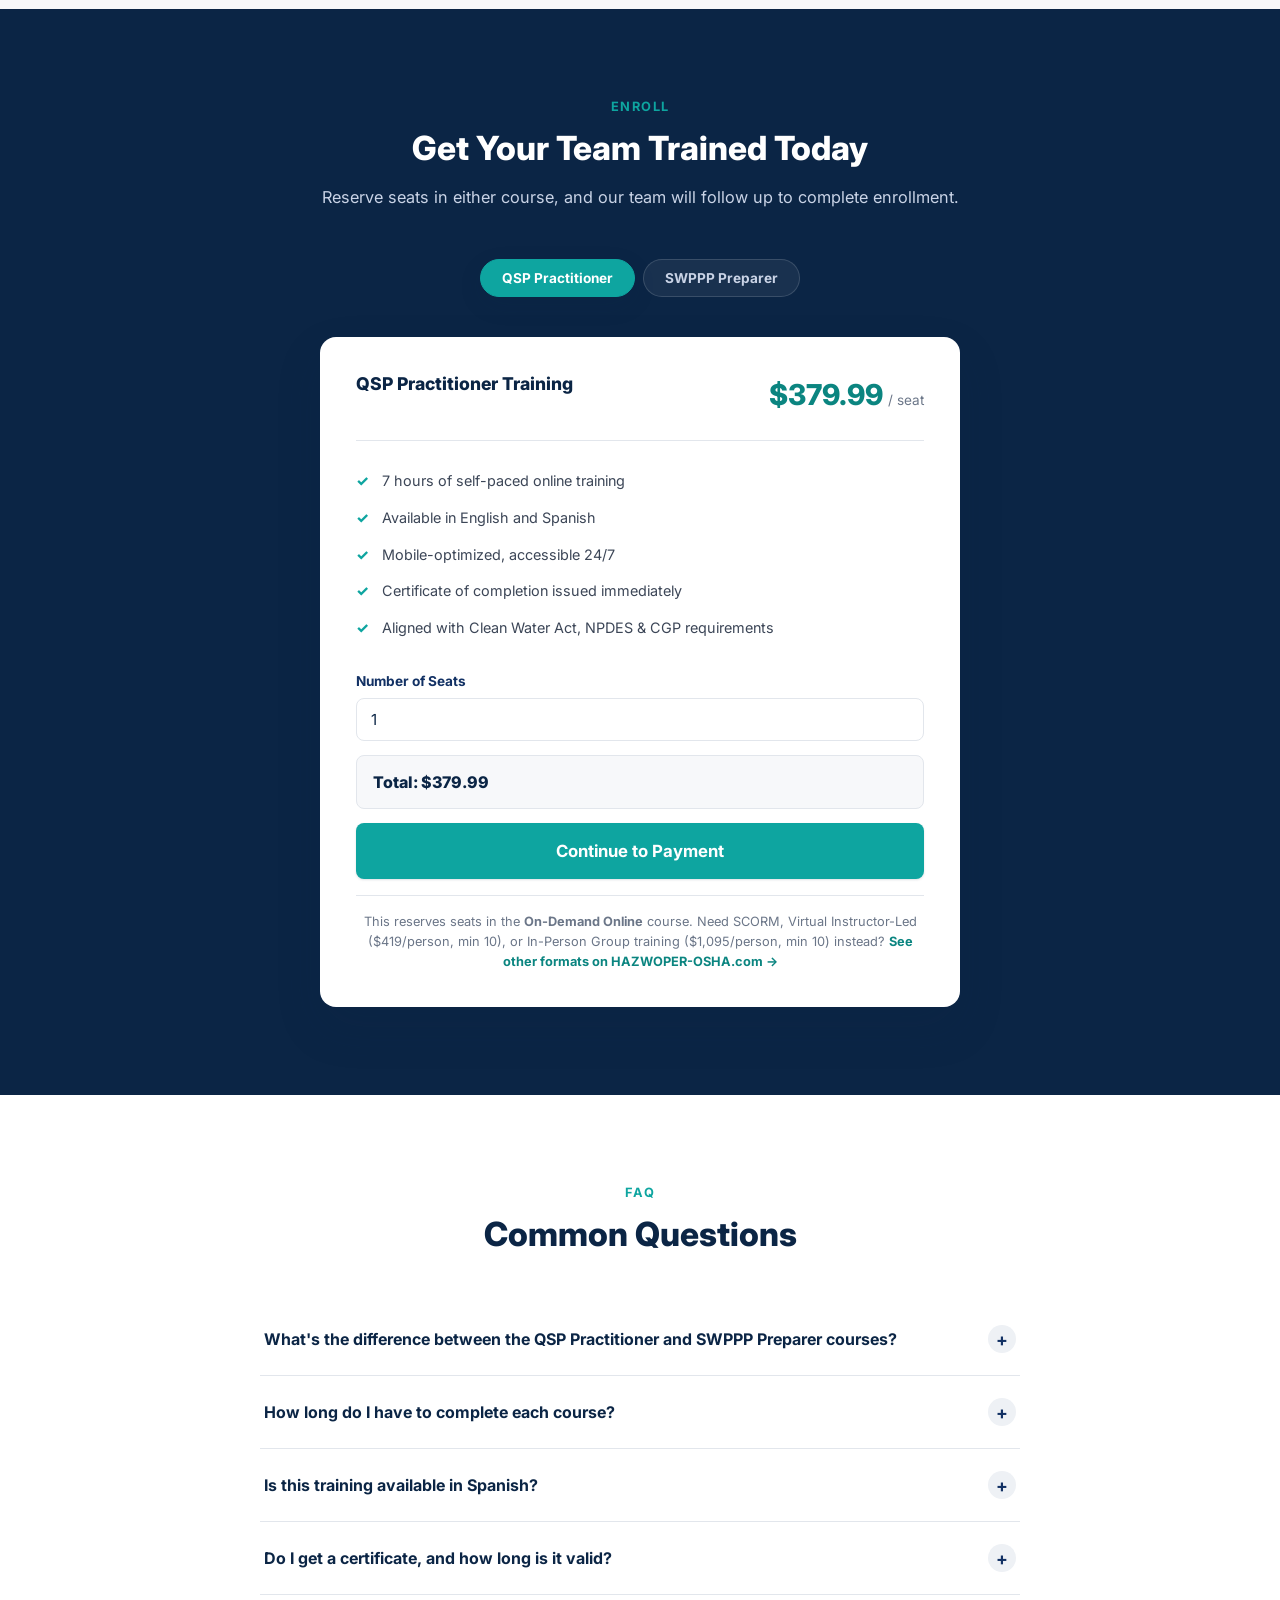
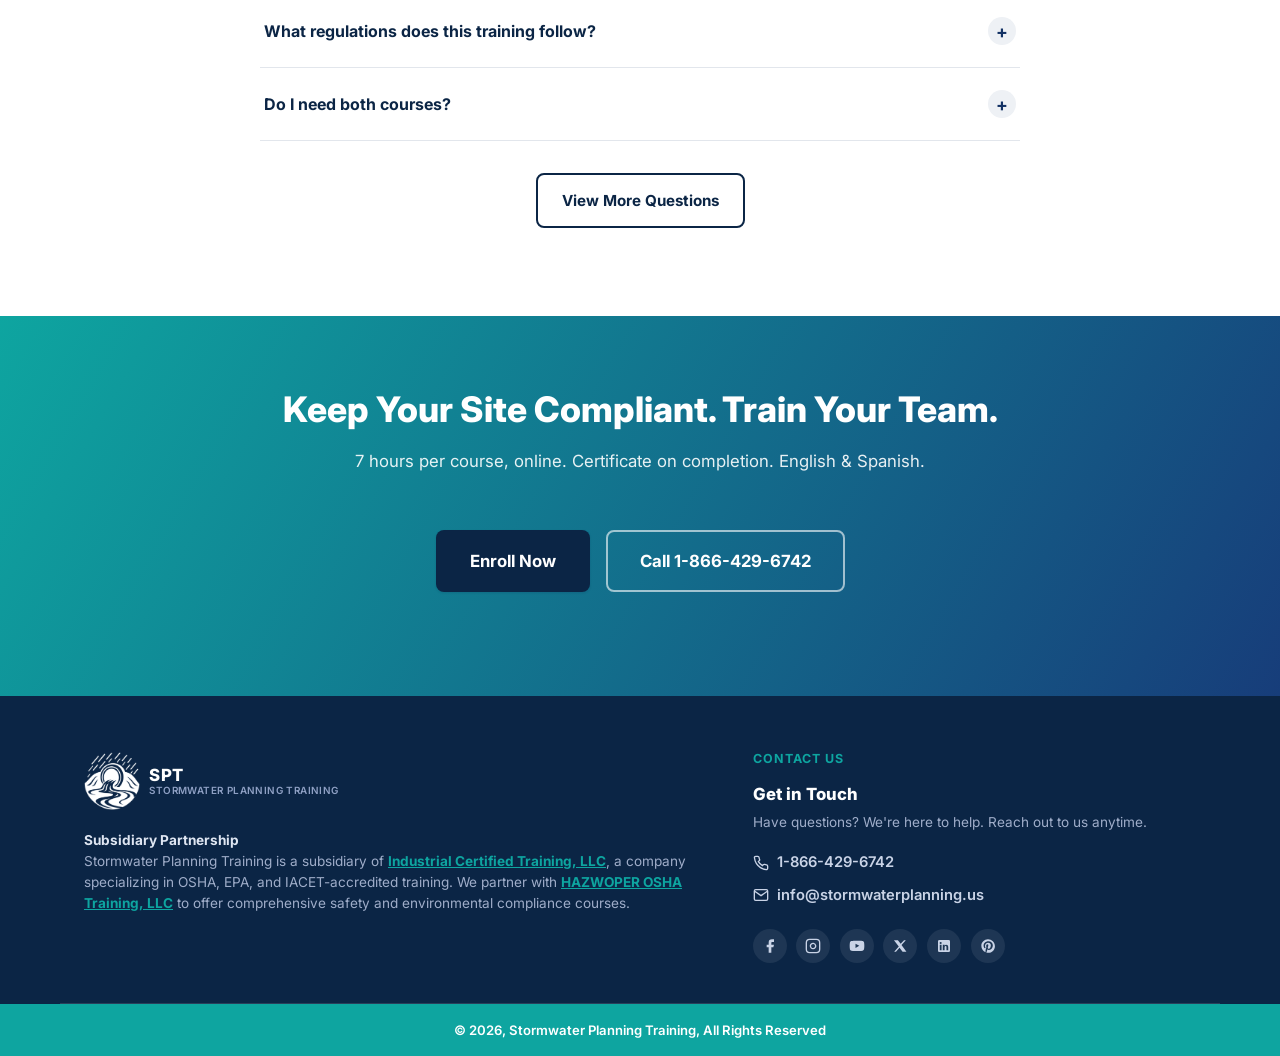
==== commit 46df5247: "Drop "for Construction" branding, rename SPCT to SPT Renames the brand from "Stormwater Planning for" ====
--- a/index.html
+++ b/index.html
@@ -3,7 +3,7 @@
 <head>
 <meta charset="UTF-8">
 <meta name="viewport" content="width=device-width, initial-scale=1.0">
-<title>Qualified SWPPP Practitioner &amp; Preparer Training for Construction | Stormwater Planning for Construction Training (SPCT)</title>
+<title>Qualified SWPPP Practitioner &amp; Preparer Training for Construction | Stormwater Planning Training (SPT)</title>
 <meta name="description" content="Online Qualified SWPPP Practitioner (QSP) and Qualified SWPPP Preparer training for construction sites. Clean Water Act &amp; NPDES aligned, self-paced, English &amp; Spanish, instant certificate.">
 <link rel="icon" type="image/png" href="images/spct-logo.png">
 <link rel="apple-touch-icon" href="images/spct-logo.png">
@@ -26,10 +26,10 @@
 <header class="site-header">
   <div class="container header-inner">
     <a href="#top" class="logo">
-      <img src="images/spct-logo.png" alt="Stormwater Planning for Construction Training (SPCT)" class="logo-icon">
+      <img src="images/spct-logo.png" alt="Stormwater Planning Training (SPT)" class="logo-icon">
       <span class="logo-text">
-        <span class="logo-mark">SPCT</span>
-        <span class="logo-sub">Stormwater Planning for Construction Training</span>
+        <span class="logo-mark">SPT</span>
+        <span class="logo-sub">Stormwater Planning Training</span>
       </span>
     </a>
 
@@ -69,8 +69,8 @@
   <section class="hero" id="top">
     <div class="container hero-inner">
       <div class="hero-copy">
-        <p class="eyebrow">Construction &middot; Stormwater Compliance &middot; Online Training</p>
-        <h1>Qualified SWPPP Training <span>for Construction Sites</span></h1>
+        <p class="eyebrow">Stormwater Compliance &middot; Online Training</p>
+        <h1>Qualified SWPPP <span>Training</span></h1>
         <p class="hero-lead">
           Two online courses that cover both sides of stormwater compliance: the <strong>Qualified SWPPP
           Practitioner (QSP)</strong> course for field inspections and BMP implementation, and the
@@ -129,7 +129,7 @@
     <div class="container">
       <div class="section-head">
         <p class="eyebrow">Overview</p>
-        <h2>Why Stormwater Training Matters on Construction Sites</h2>
+        <h2>Why Stormwater Training Matters</h2>
         <p class="section-sub">
           Construction General Permit coverage requires trained personnel handling two different jobs: preparing a
           defensible SWPPP and correctly implementing it in the field. Getting either one wrong is one of the most
@@ -591,14 +591,14 @@
 
     <div class="footer-col footer-col-brand">
       <a href="#top" class="logo footer-logo">
-        <img src="images/spct-logo.png" alt="Stormwater Planning for Construction Training (SPCT)" class="logo-icon logo-icon-footer">
+        <img src="images/spct-logo.png" alt="Stormwater Planning Training (SPT)" class="logo-icon logo-icon-footer">
         <span class="logo-text">
-          <span class="logo-mark logo-mark-footer">SPCT</span>
-          <span class="logo-sub logo-sub-footer">Stormwater Planning for Construction Training</span>
+          <span class="logo-mark logo-mark-footer">SPT</span>
+          <span class="logo-sub logo-sub-footer">Stormwater Planning Training</span>
         </span>
       </a>
 
-      <p class="footer-legal"><strong>Subsidiary Partnership</strong><br>Stormwater Planning for Construction Training is a subsidiary of <a href="https://ictraining.us/" target="_blank" rel="noopener">Industrial Certified Training, LLC</a>, a company specializing in OSHA, EPA, and IACET-accredited training. We partner with <a href="https://hazwoper-osha.com/" target="_blank" rel="noopener">HAZWOPER OSHA Training, LLC</a> to offer comprehensive safety and environmental compliance courses.</p>
+      <p class="footer-legal"><strong>Subsidiary Partnership</strong><br>Stormwater Planning Training is a subsidiary of <a href="https://ictraining.us/" target="_blank" rel="noopener">Industrial Certified Training, LLC</a>, a company specializing in OSHA, EPA, and IACET-accredited training. We partner with <a href="https://hazwoper-osha.com/" target="_blank" rel="noopener">HAZWOPER OSHA Training, LLC</a> to offer comprehensive safety and environmental compliance courses.</p>
     </div>
 
     <div class="footer-col footer-col-contact">
@@ -642,7 +642,7 @@
   </div>
   <div class="footer-bottom">
     <div class="container">
-      <p>&copy; 2026, Stormwater Planning for Construction Training, All Rights Reserved</p>
+      <p>&copy; 2026, Stormwater Planning Training, All Rights Reserved</p>
     </div>
   </div>
 </footer>
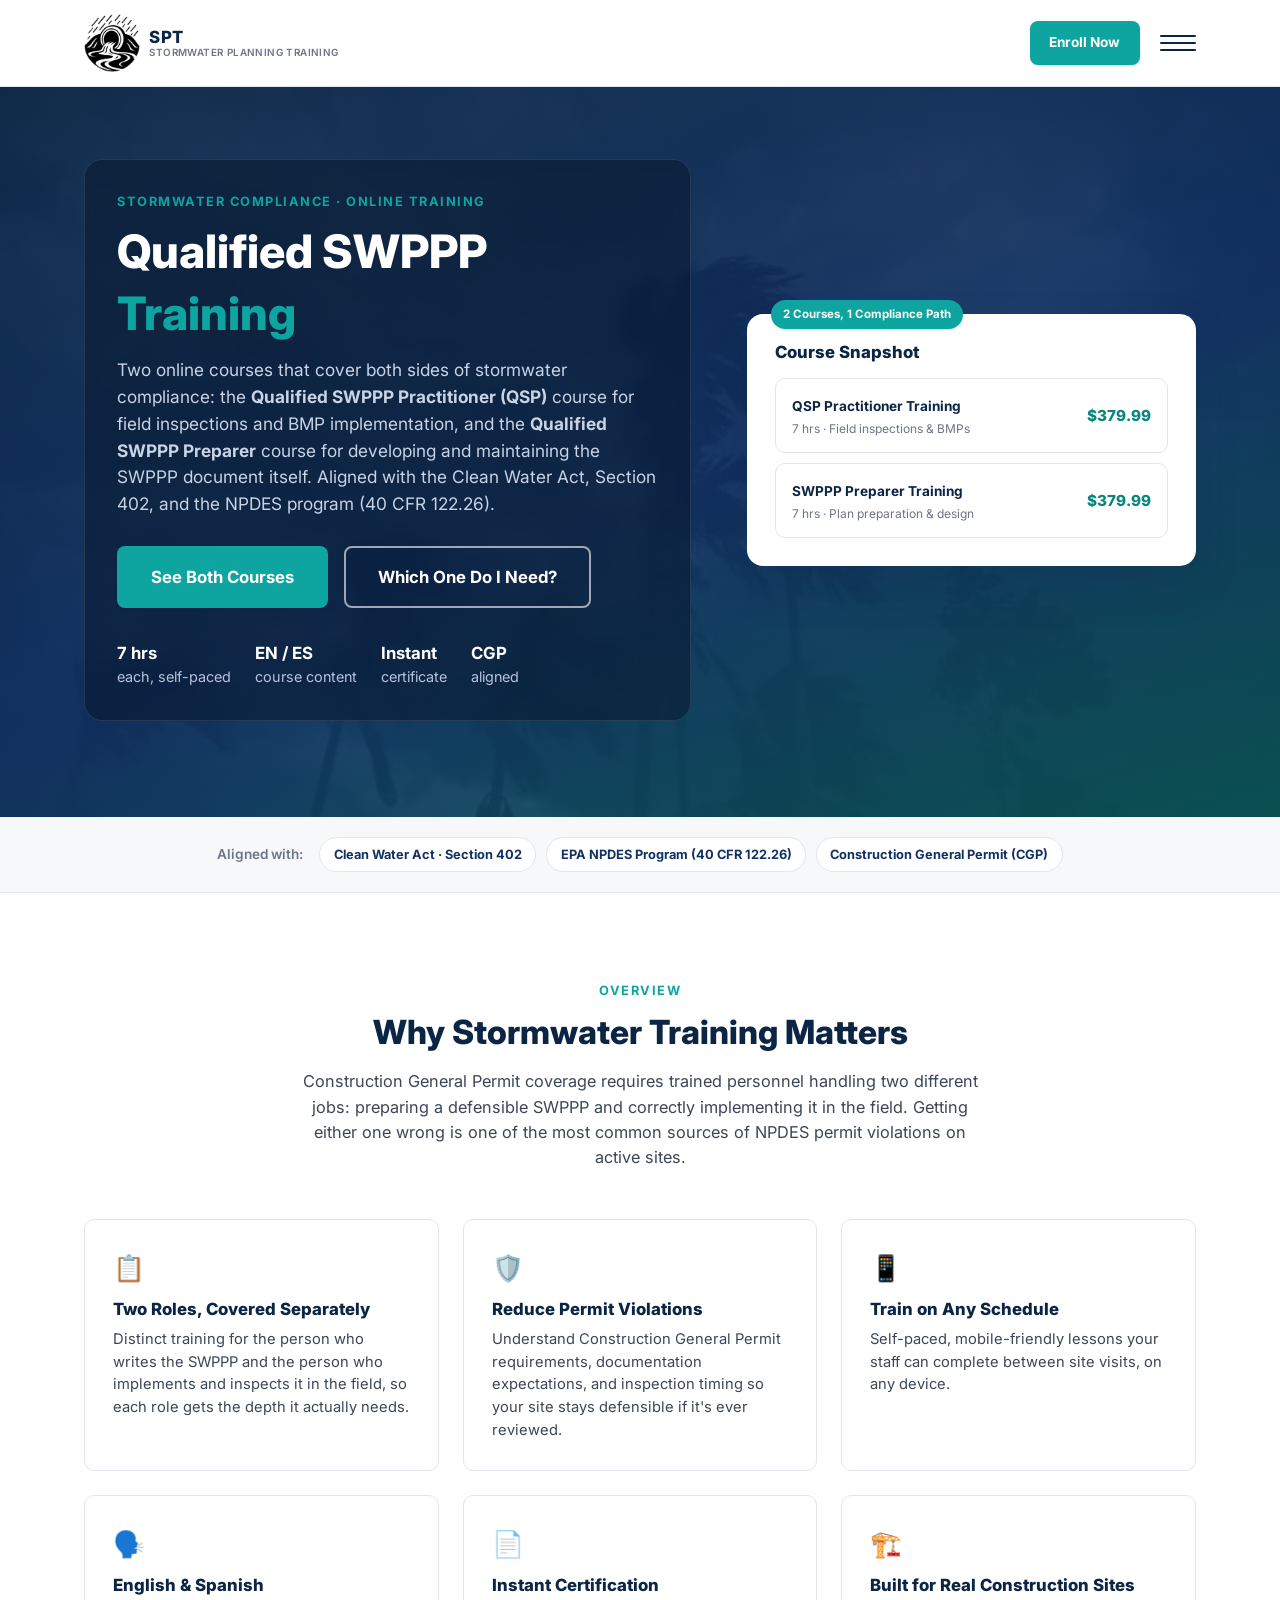
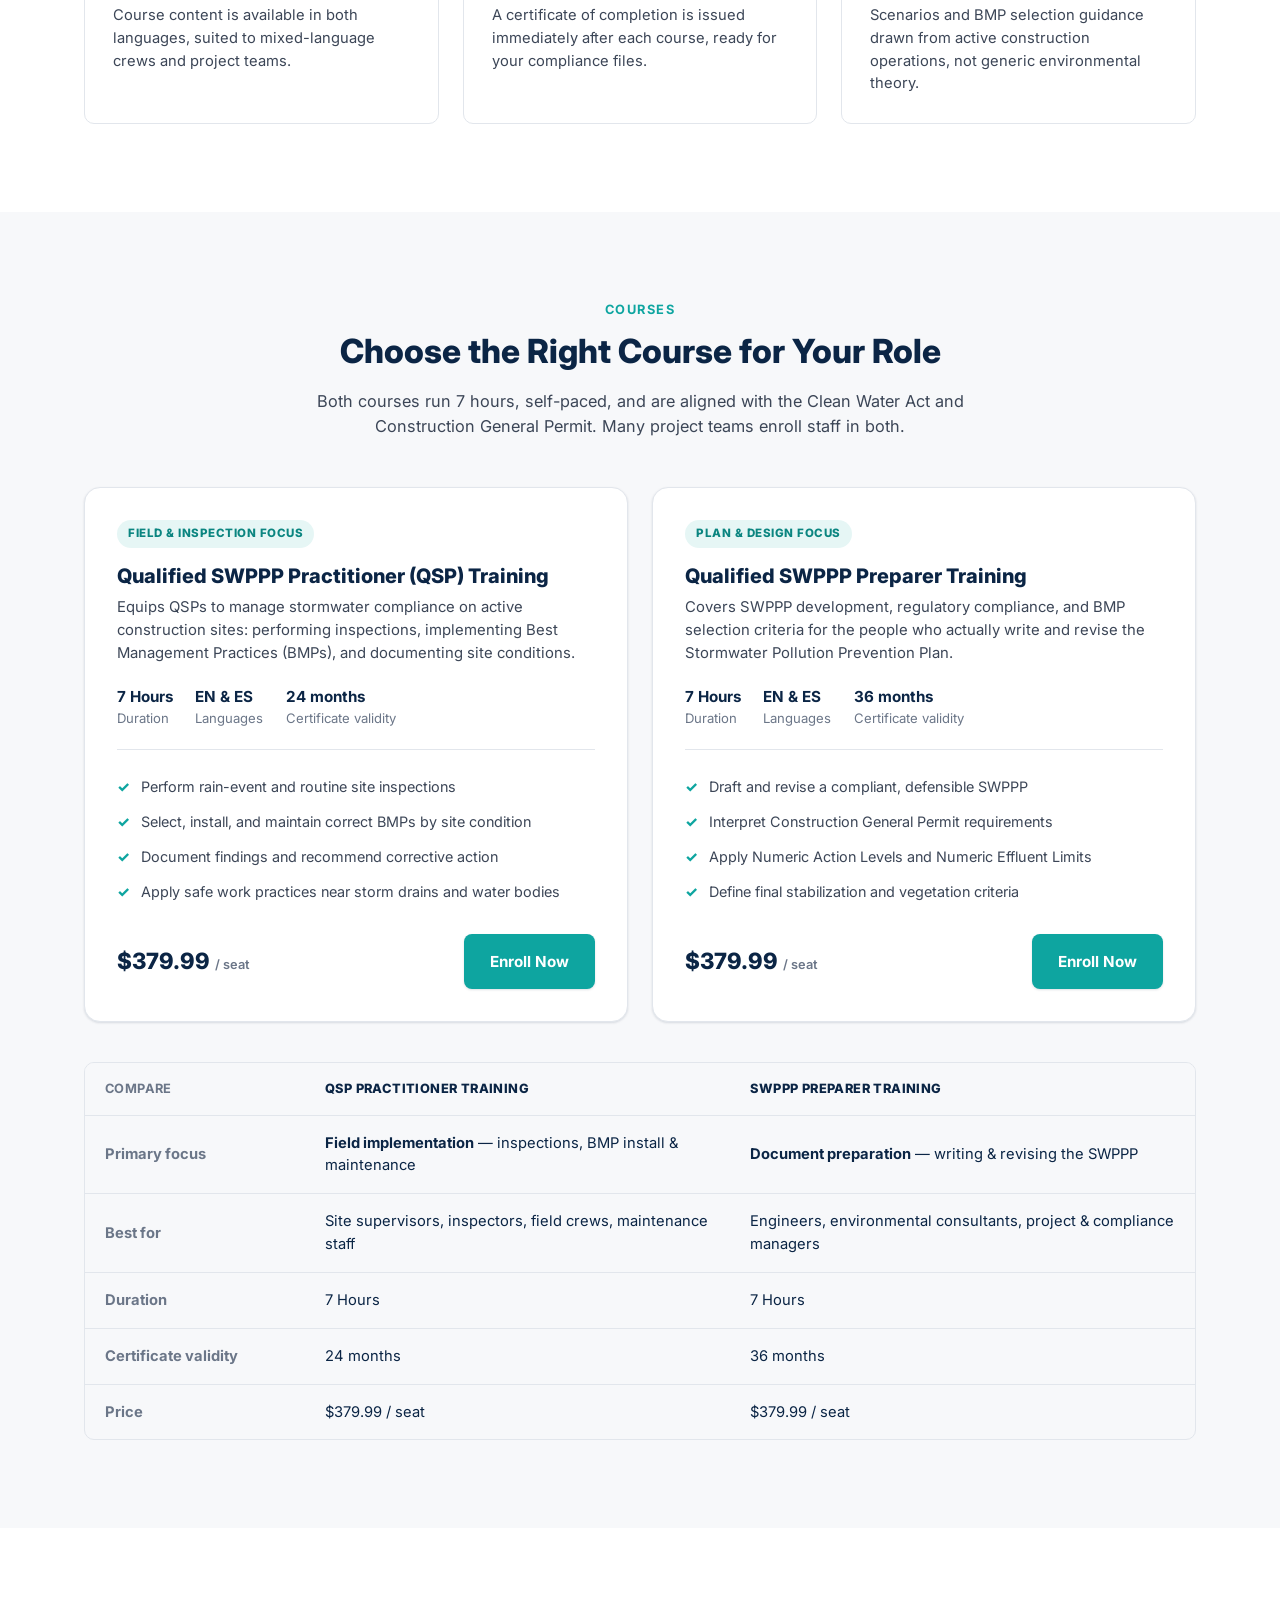
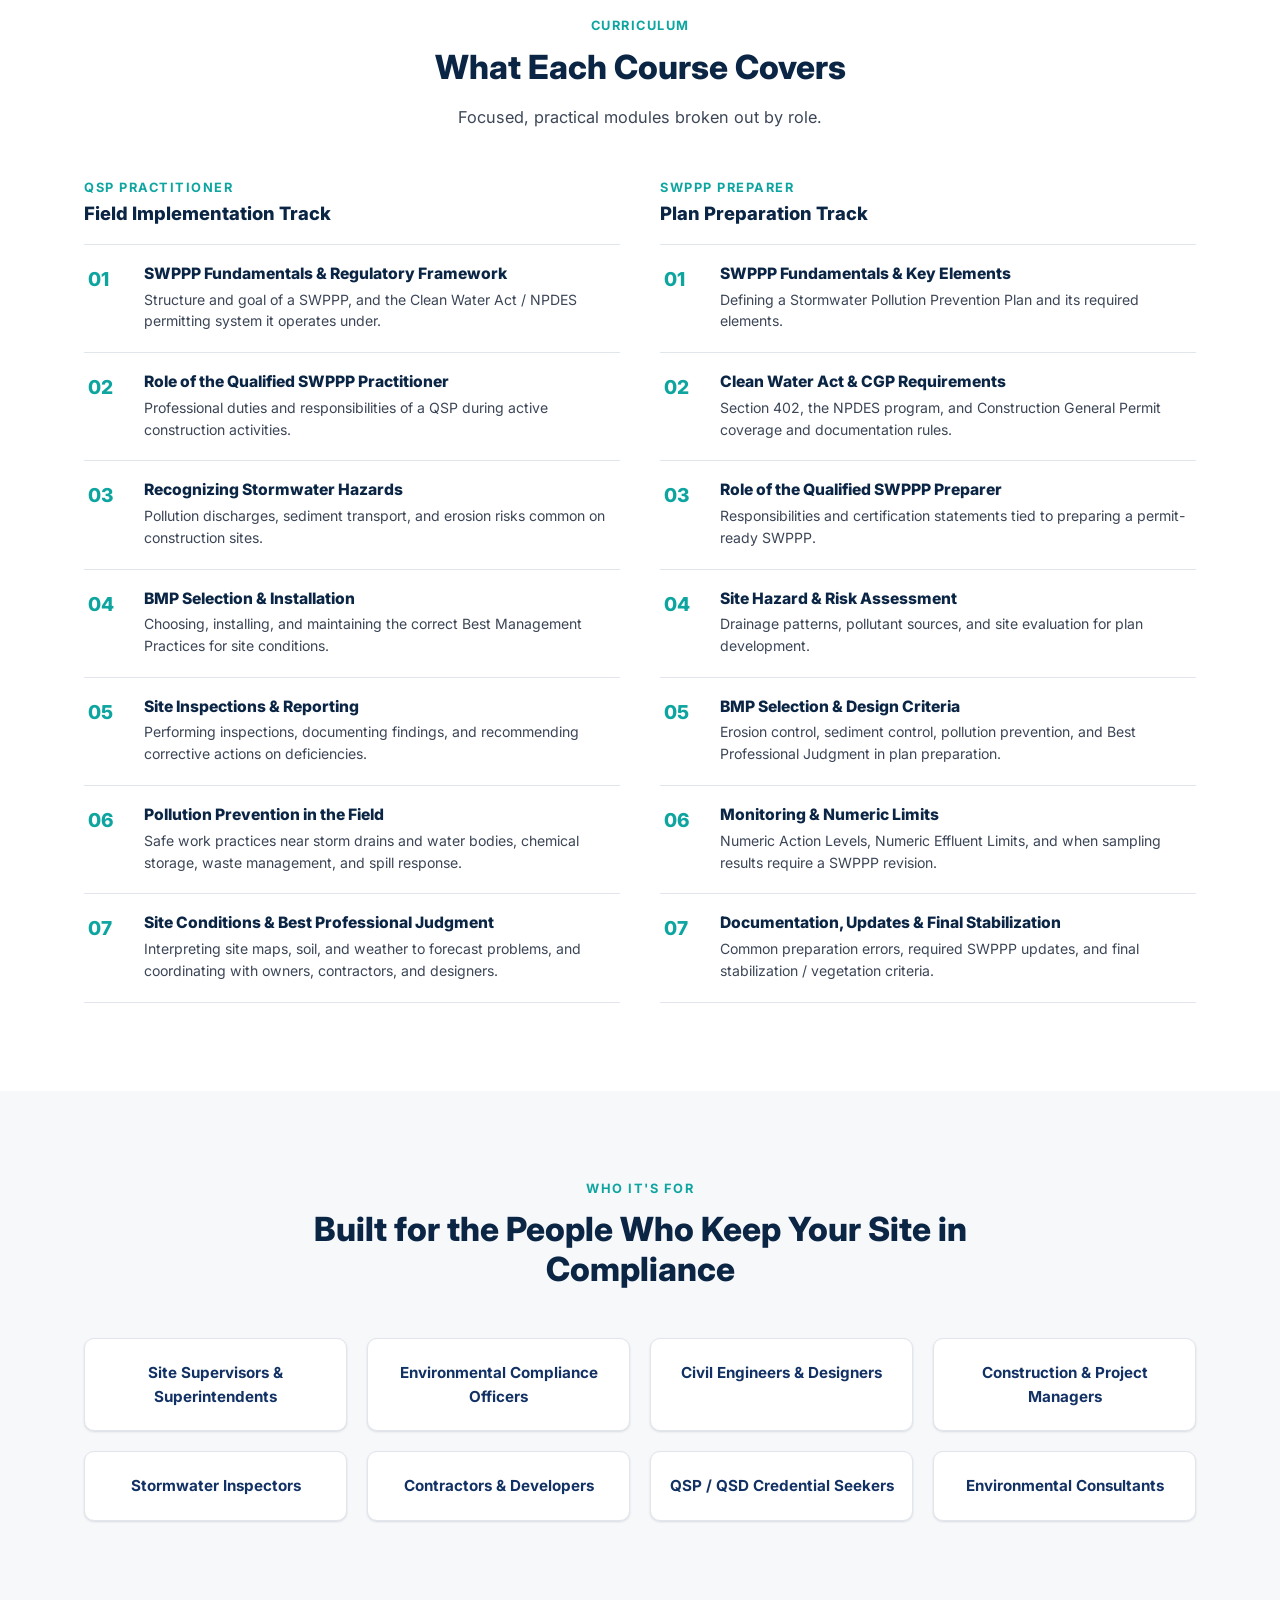
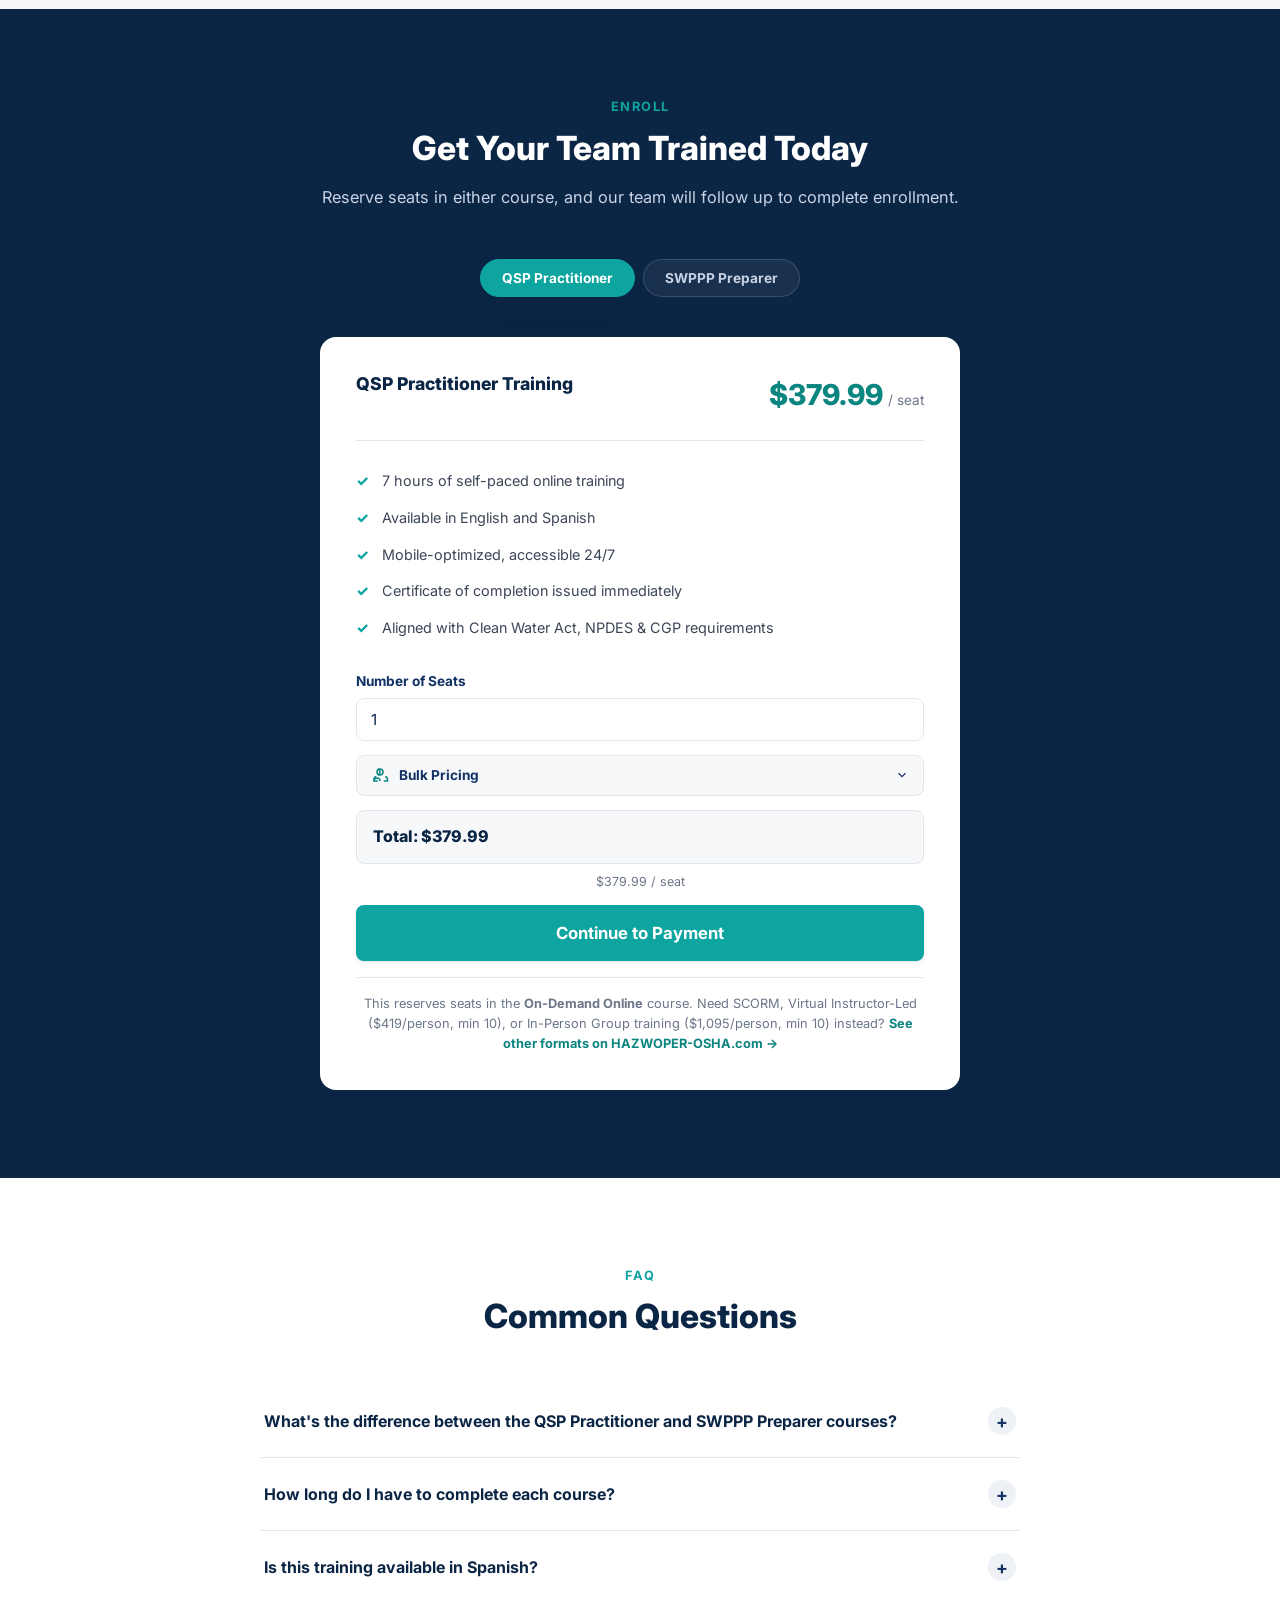
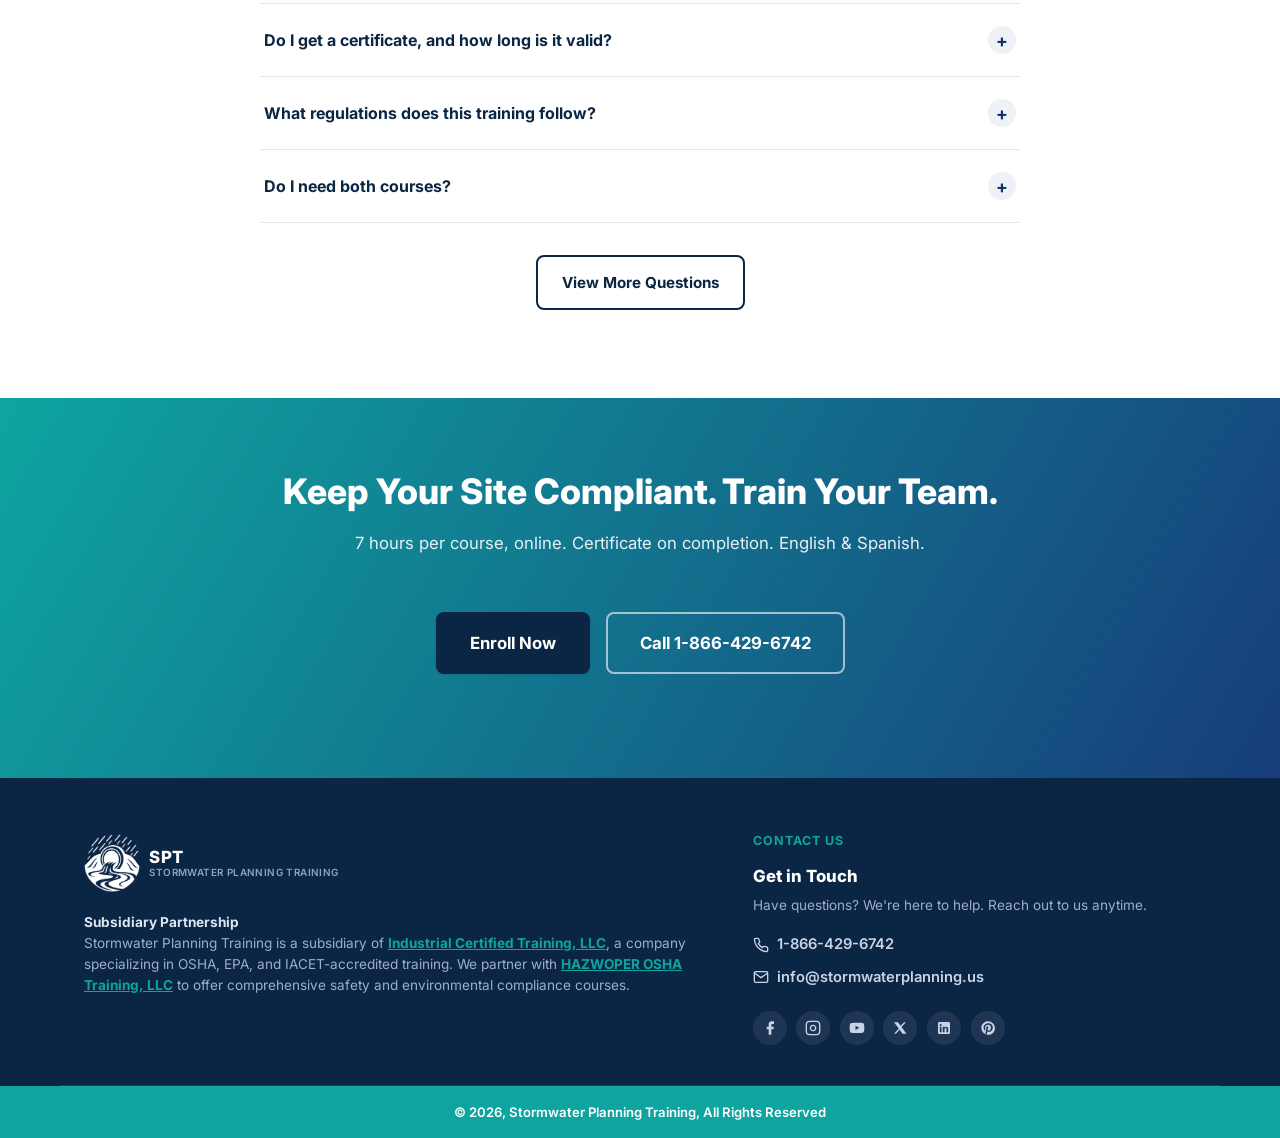
==== commit cb1860bc: "Add bulk pricing tiers to the enroll forms Each pricing card gets a collapsible "Bulk Pricing" table" ====
--- a/index.html
+++ b/index.html
@@ -452,7 +452,23 @@
               <label for="seatsQSP">Number of Seats</label>
               <input type="number" id="seatsQSP" name="seats" min="1" value="1" required>
             </div>
+
+            <div class="bulk-pricing">
+              <button type="button" class="bulk-pricing-toggle" aria-expanded="false" aria-controls="bulkPanelQSP">
+                <svg class="bulk-pricing-icon" width="18" height="18" viewBox="0 0 24 24" fill="none" stroke="currentColor" stroke-width="2"><path d="M17 20h5v-2a4 4 0 0 0-3-3.87"/><path d="M9 20H4v-2a4 4 0 0 1 3-3.87"/><path d="M9 4.13a4 4 0 0 1 0 7.75"/><circle cx="12" cy="8" r="4"/><path d="M12 20a4 4 0 0 0-4-4H8a4 4 0 0 0-4 4"/></svg>
+                <span>Bulk Pricing</span>
+                <svg class="bulk-pricing-chevron" width="14" height="14" viewBox="0 0 24 24" fill="none" stroke="currentColor" stroke-width="2"><polyline points="6 9 12 15 18 9"/></svg>
+              </button>
+              <div class="bulk-pricing-panel" id="bulkPanelQSP" hidden>
+                <table class="bulk-pricing-table">
+                  <thead><tr><th>Seats</th><th>Per Seat</th></tr></thead>
+                  <tbody></tbody>
+                </table>
+              </div>
+            </div>
+
             <div class="form-total">Total: $379.99</div>
+            <p class="form-total-rate">$379.99 / seat</p>
             <button type="submit" class="btn btn-primary btn-block btn-lg">Continue to Payment</button>
           </form>
 
@@ -485,7 +501,23 @@
               <label for="seatsPreparer">Number of Seats</label>
               <input type="number" id="seatsPreparer" name="seats" min="1" value="1" required>
             </div>
+
+            <div class="bulk-pricing">
+              <button type="button" class="bulk-pricing-toggle" aria-expanded="false" aria-controls="bulkPanelPreparer">
+                <svg class="bulk-pricing-icon" width="18" height="18" viewBox="0 0 24 24" fill="none" stroke="currentColor" stroke-width="2"><path d="M17 20h5v-2a4 4 0 0 0-3-3.87"/><path d="M9 20H4v-2a4 4 0 0 1 3-3.87"/><path d="M9 4.13a4 4 0 0 1 0 7.75"/><circle cx="12" cy="8" r="4"/><path d="M12 20a4 4 0 0 0-4-4H8a4 4 0 0 0-4 4"/></svg>
+                <span>Bulk Pricing</span>
+                <svg class="bulk-pricing-chevron" width="14" height="14" viewBox="0 0 24 24" fill="none" stroke="currentColor" stroke-width="2"><polyline points="6 9 12 15 18 9"/></svg>
+              </button>
+              <div class="bulk-pricing-panel" id="bulkPanelPreparer" hidden>
+                <table class="bulk-pricing-table">
+                  <thead><tr><th>Seats</th><th>Per Seat</th></tr></thead>
+                  <tbody></tbody>
+                </table>
+              </div>
+            </div>
+
             <div class="form-total">Total: $379.99</div>
+            <p class="form-total-rate">$379.99 / seat</p>
             <button type="submit" class="btn btn-primary btn-block btn-lg">Continue to Payment</button>
           </form>
 
--- a/css/styles.css
+++ b/css/styles.css
@@ -438,6 +438,42 @@
   border-top:1px solid var(--gray-200);
 }
 .format-note a{color:var(--teal-600);font-weight:700;}
+
+.bulk-pricing{position:relative;}
+.bulk-pricing-toggle{
+  width:100%;display:flex;align-items:center;gap:.6rem;
+  background:var(--gray-50);
+  border:1.5px solid var(--gray-200);
+  border-radius:8px;
+  padding:.65rem .9rem;
+  font-family:inherit;font-size:.85rem;font-weight:700;color:var(--navy-800);
+  cursor:pointer;
+  transition:border-color .15s ease, background-color .15s ease;
+}
+.bulk-pricing-toggle:hover{border-color:var(--teal-500);}
+.bulk-pricing-toggle span{flex-grow:1;text-align:left;}
+.bulk-pricing-icon{flex-shrink:0;color:var(--teal-600);}
+.bulk-pricing-chevron{flex-shrink:0;transition:transform .2s ease;}
+.bulk-pricing-toggle[aria-expanded="true"] .bulk-pricing-chevron{transform:rotate(180deg);}
+.bulk-pricing-panel{
+  margin-top:8px;
+  border:1px solid var(--gray-200);
+  border-radius:8px;
+  overflow:hidden;
+}
+.bulk-pricing-table{width:100%;border-collapse:collapse;font-size:.83rem;}
+.bulk-pricing-table thead th{
+  background:var(--navy-900);color:var(--white);
+  text-align:left;padding:.5rem .75rem;
+  font-size:.68rem;font-weight:700;text-transform:uppercase;letter-spacing:.4px;
+}
+.bulk-pricing-table thead th:last-child{text-align:right;}
+.bulk-pricing-table td{padding:.5rem .75rem;border-top:1px solid var(--gray-200);color:var(--gray-700);}
+.bulk-pricing-table td:last-child{text-align:right;font-weight:700;color:var(--navy-900);}
+.bulk-pricing-table tbody tr:nth-child(even){background:var(--gray-50);}
+.bulk-pricing-table tbody tr.active-tier{background:rgba(14,165,160,.14);}
+.bulk-pricing-table tbody tr.active-tier td{color:var(--teal-600);}
+
 .form-total{
   display:flex;justify-content:space-between;align-items:center;
   padding:.85rem 1rem;
@@ -446,6 +482,7 @@
   border-radius:8px;
   font-size:1rem;font-weight:800;color:var(--navy-900);
 }
+.form-total-rate{font-size:.78rem;color:var(--gray-500);text-align:center;margin:-6px 0 0;}
 
 .form-success{
   margin:20px 0 0;
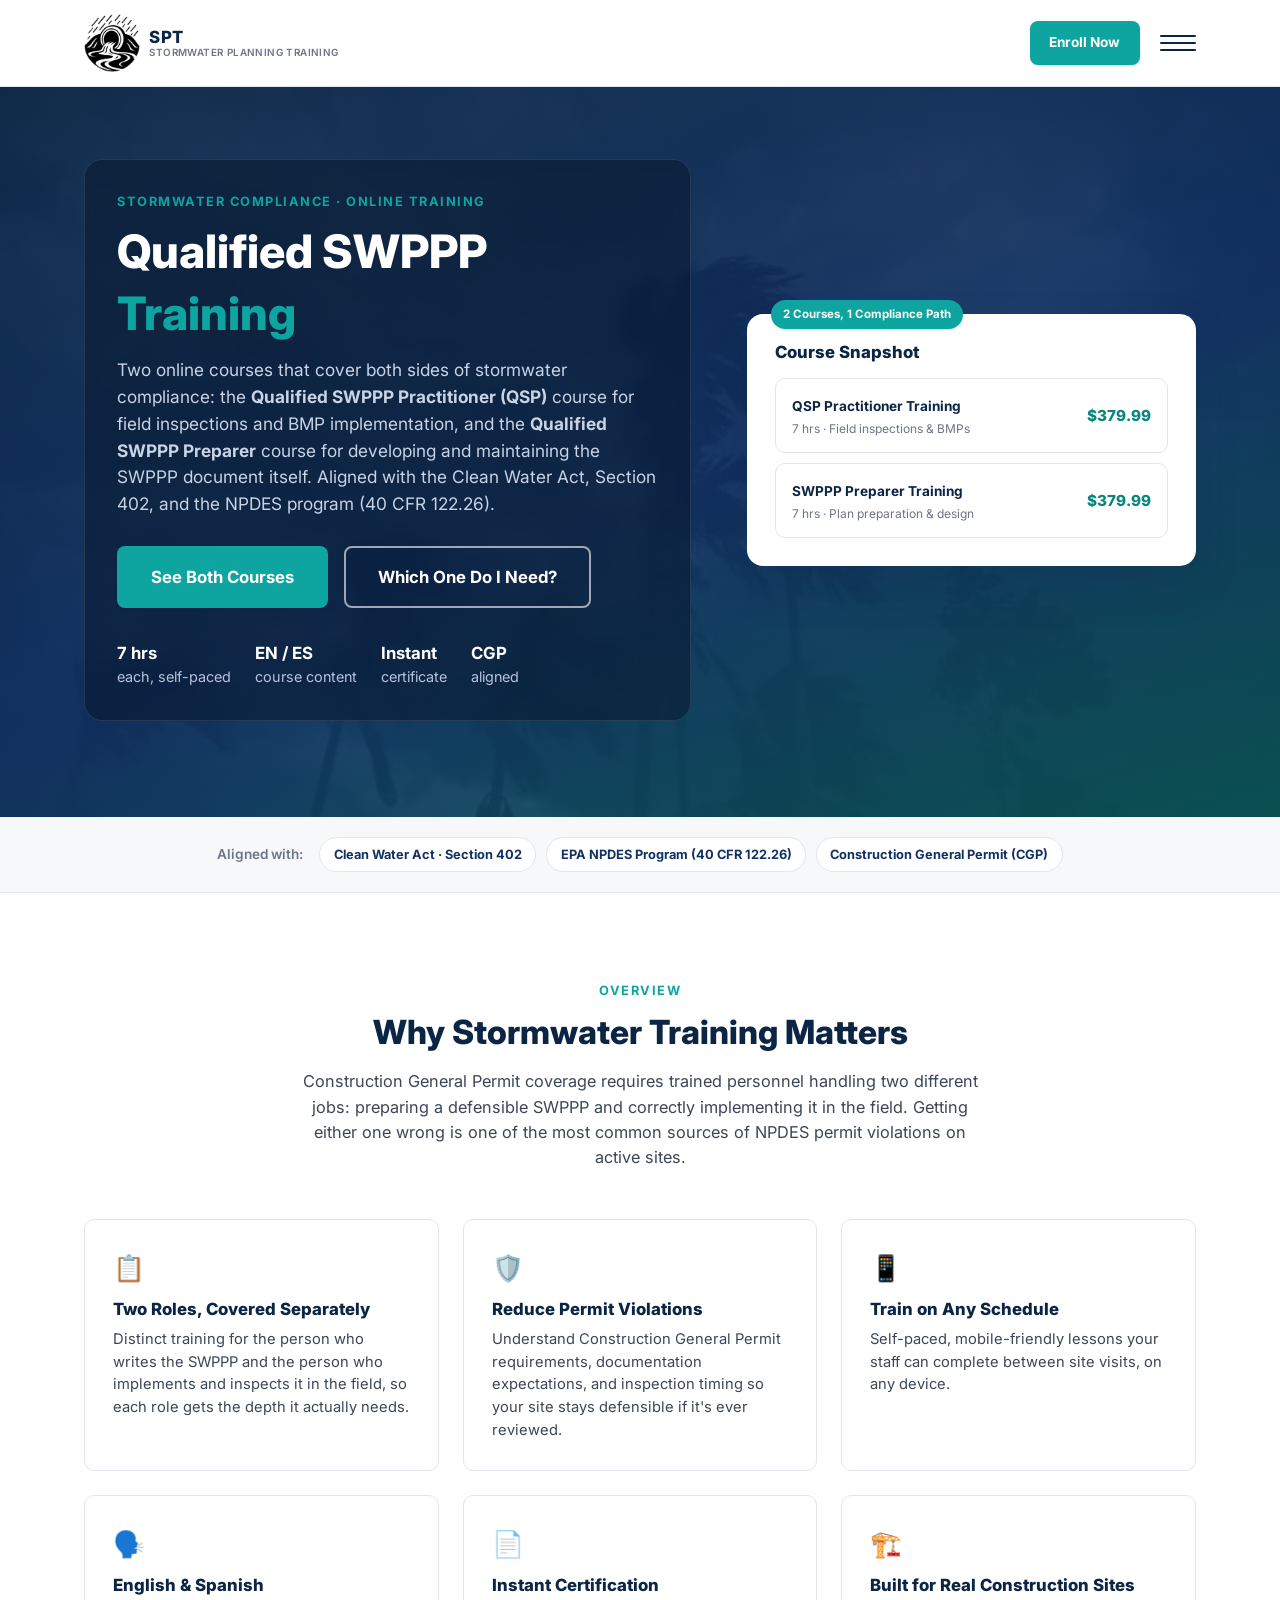
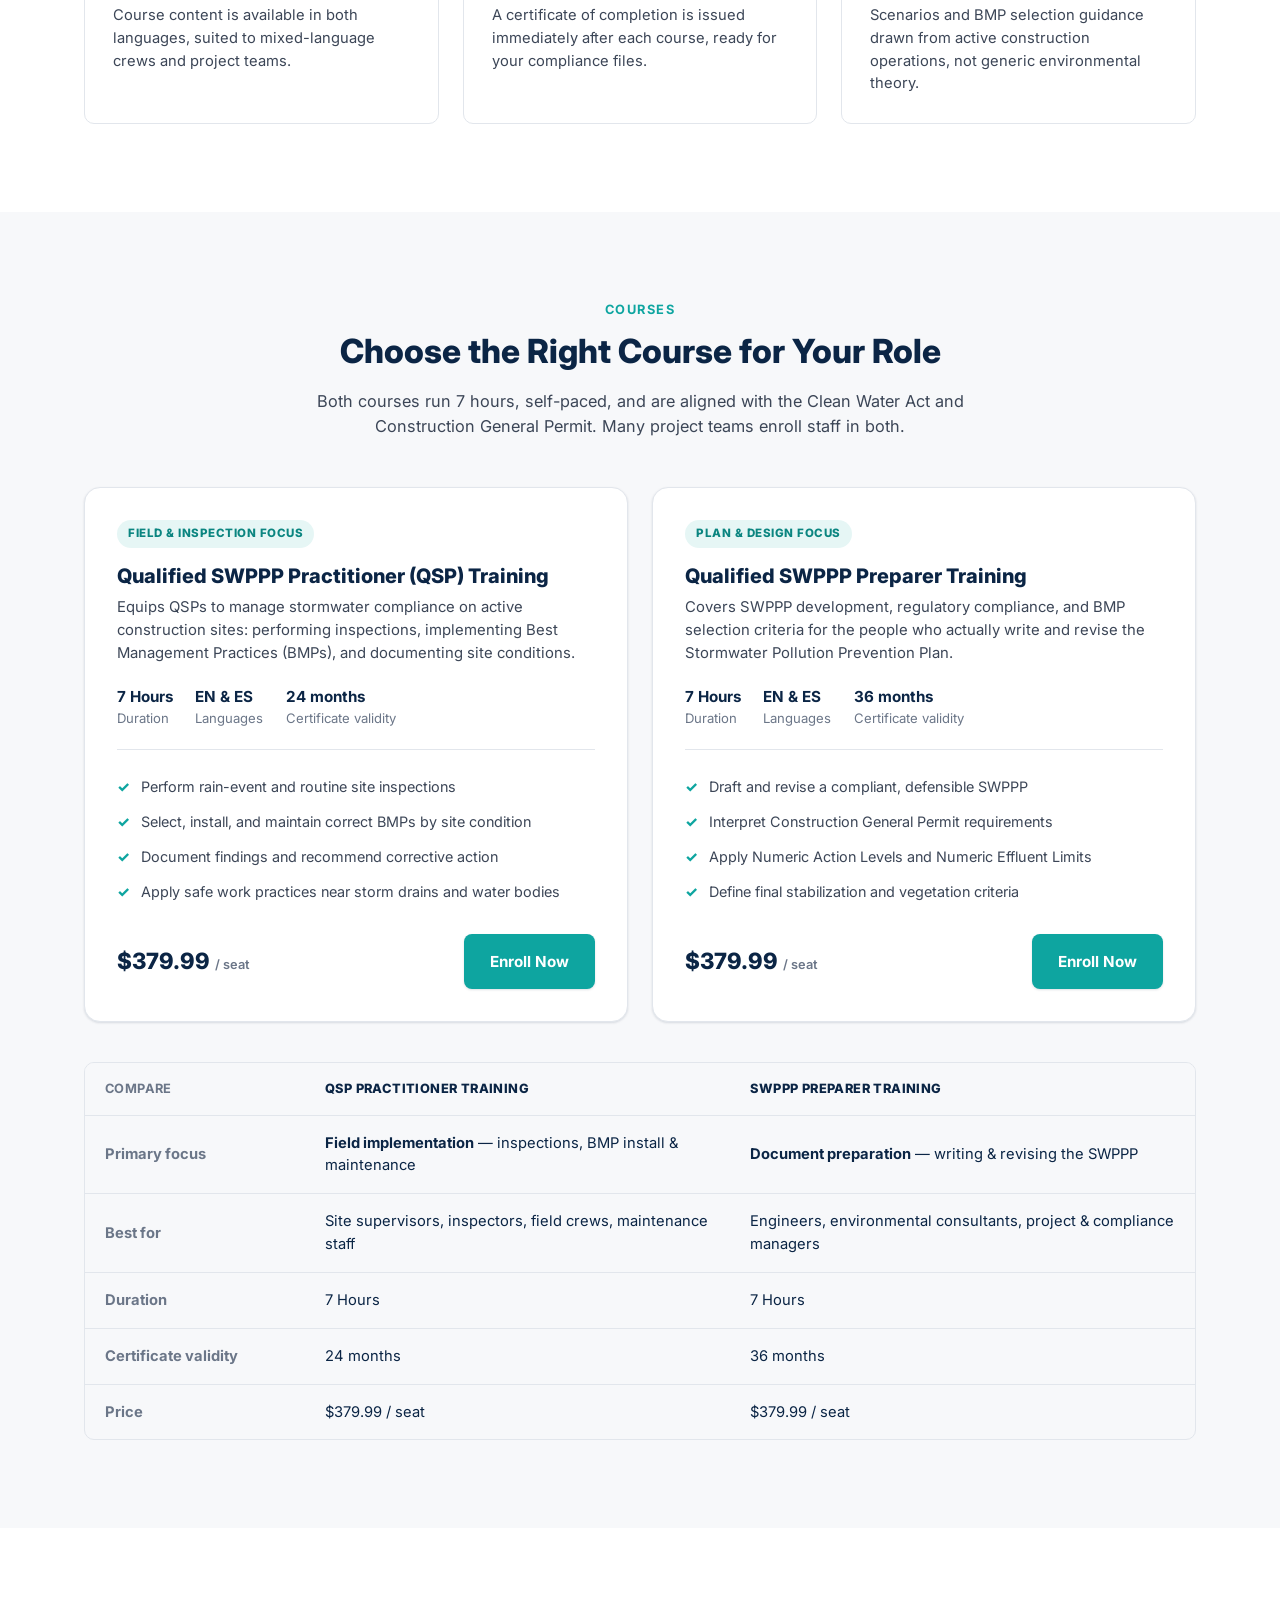
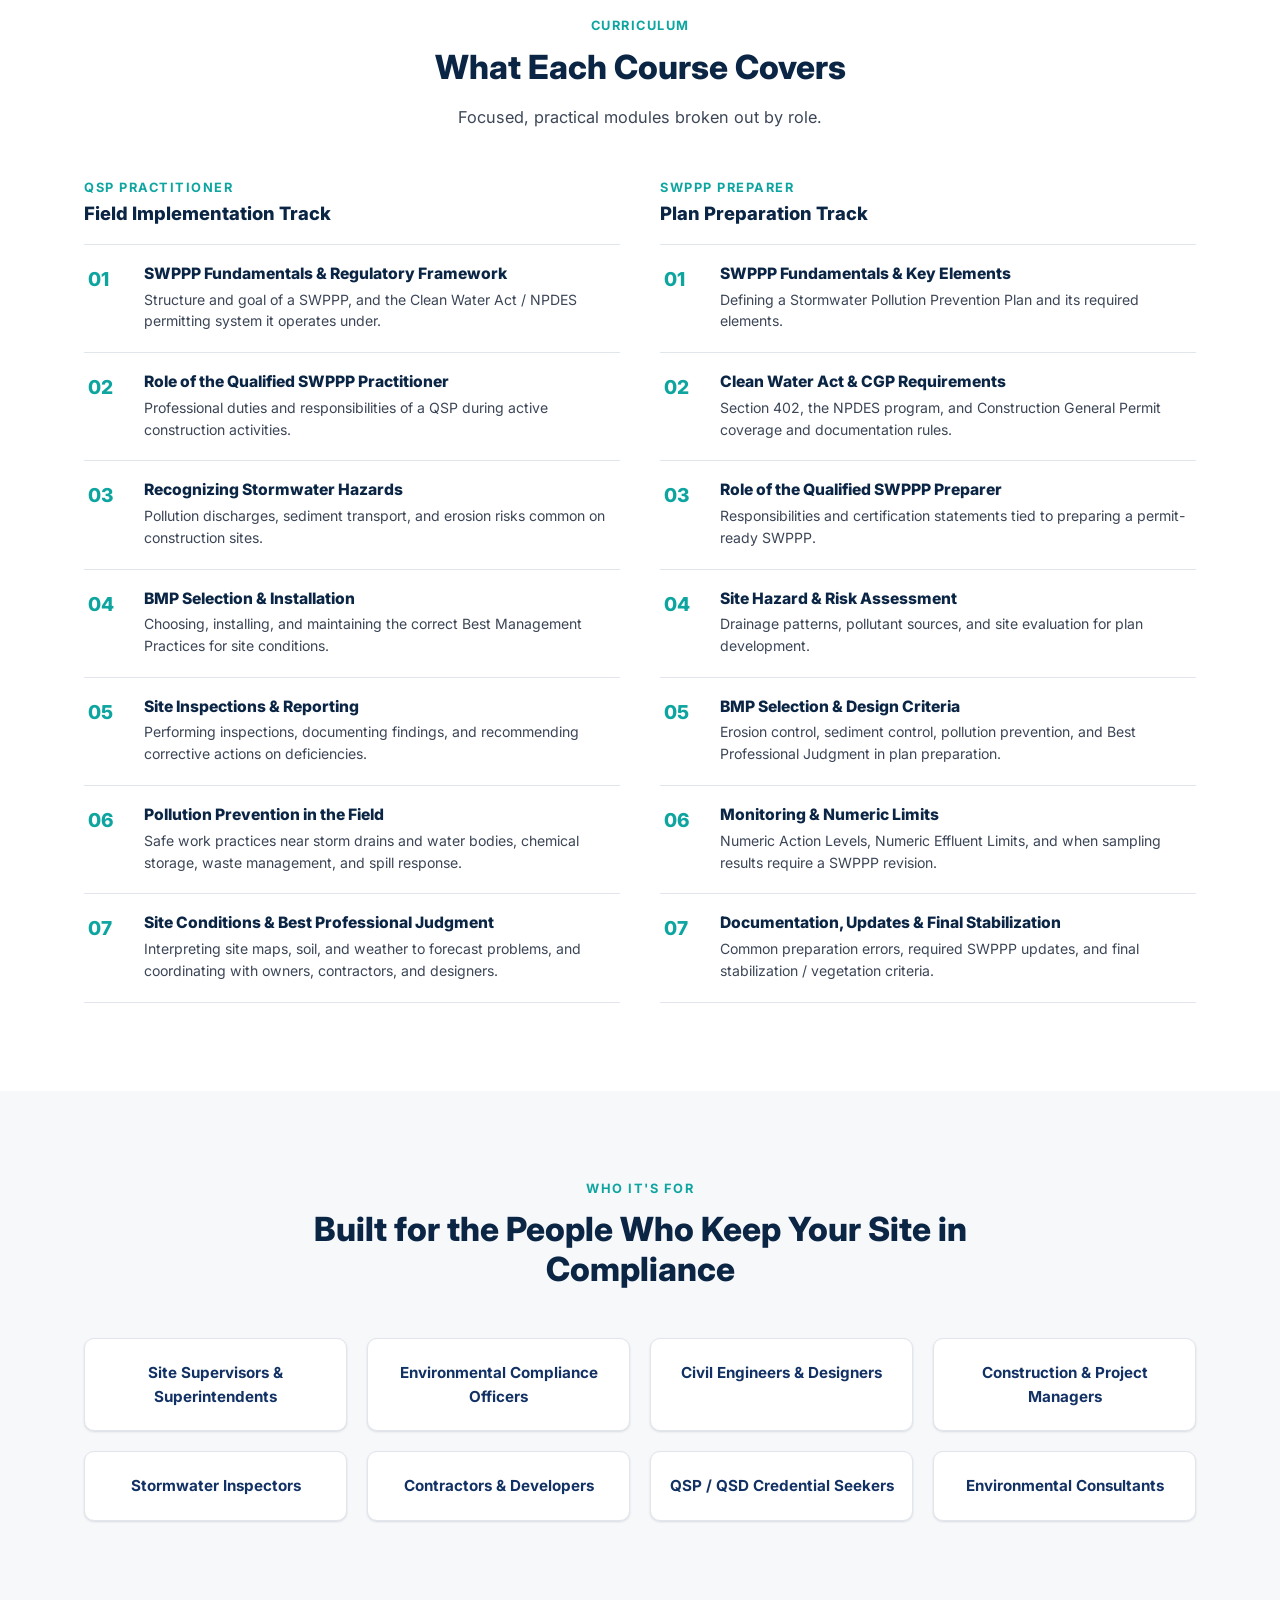
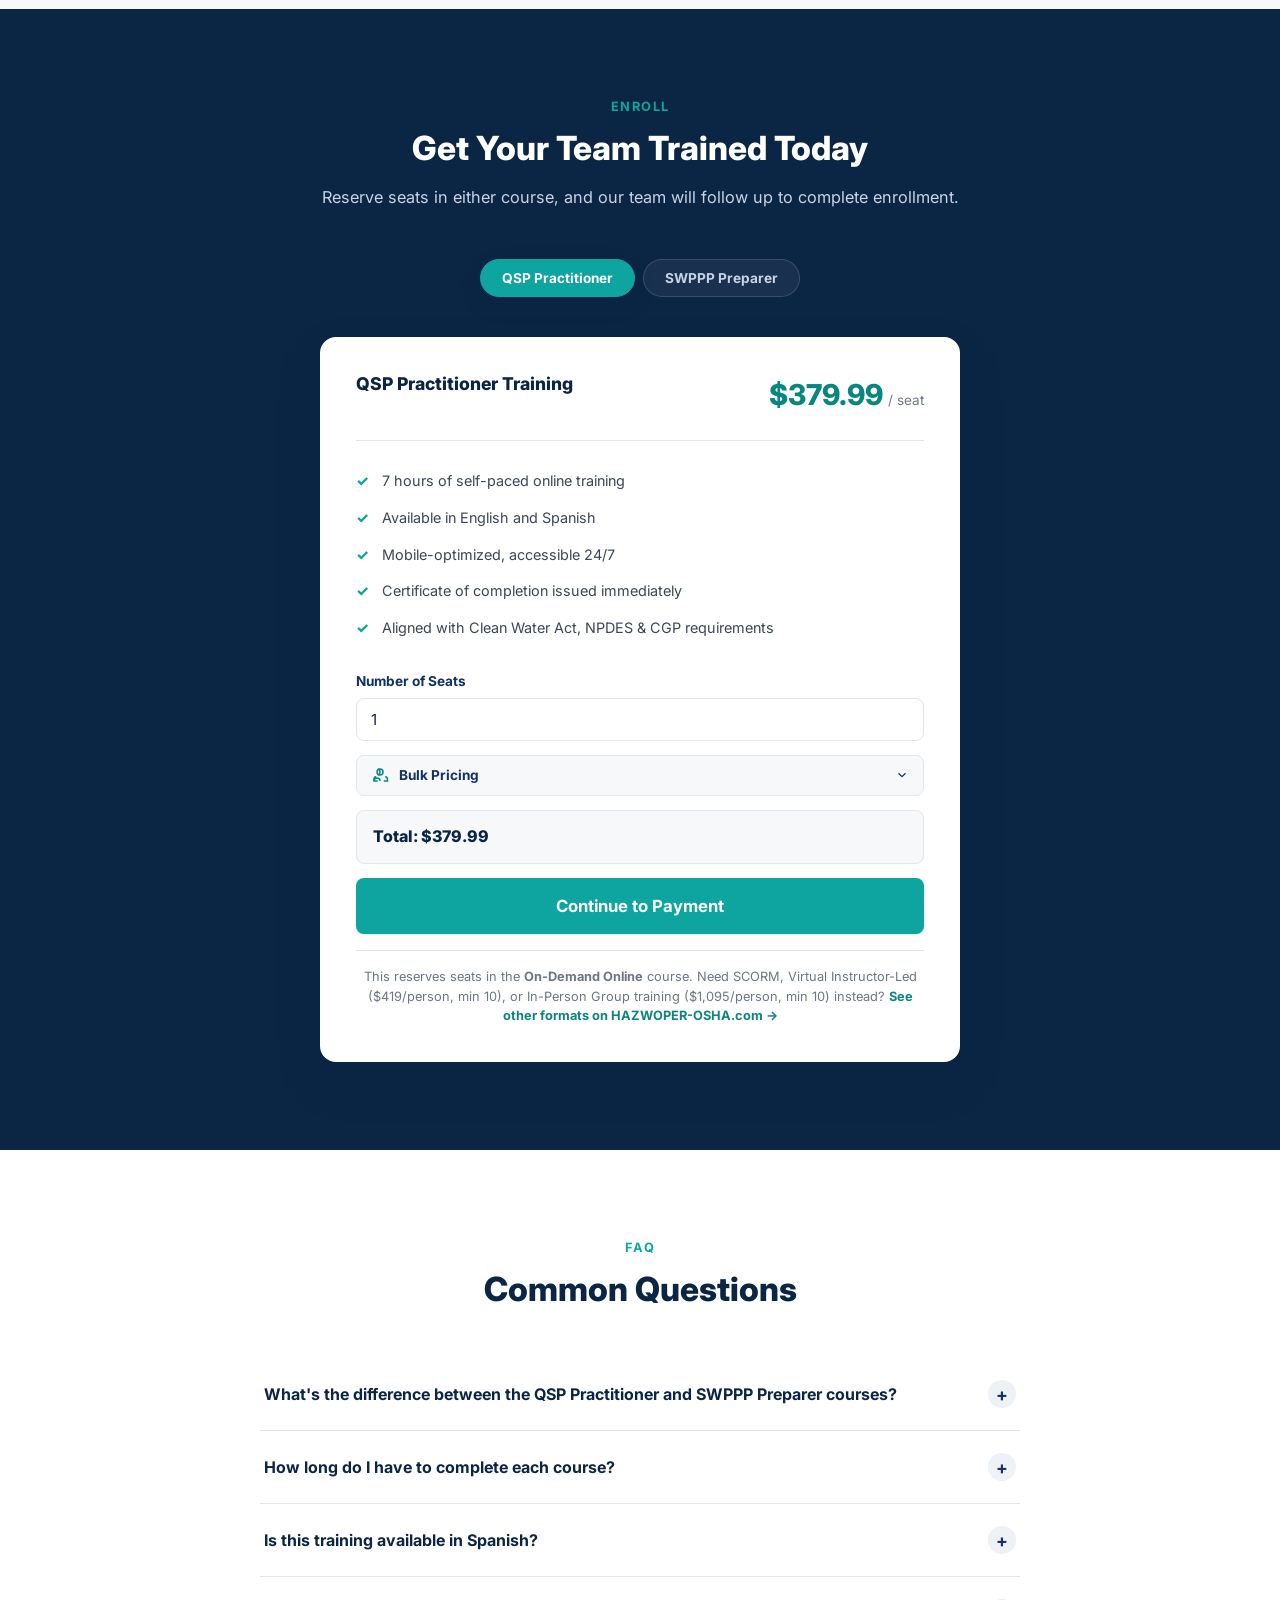
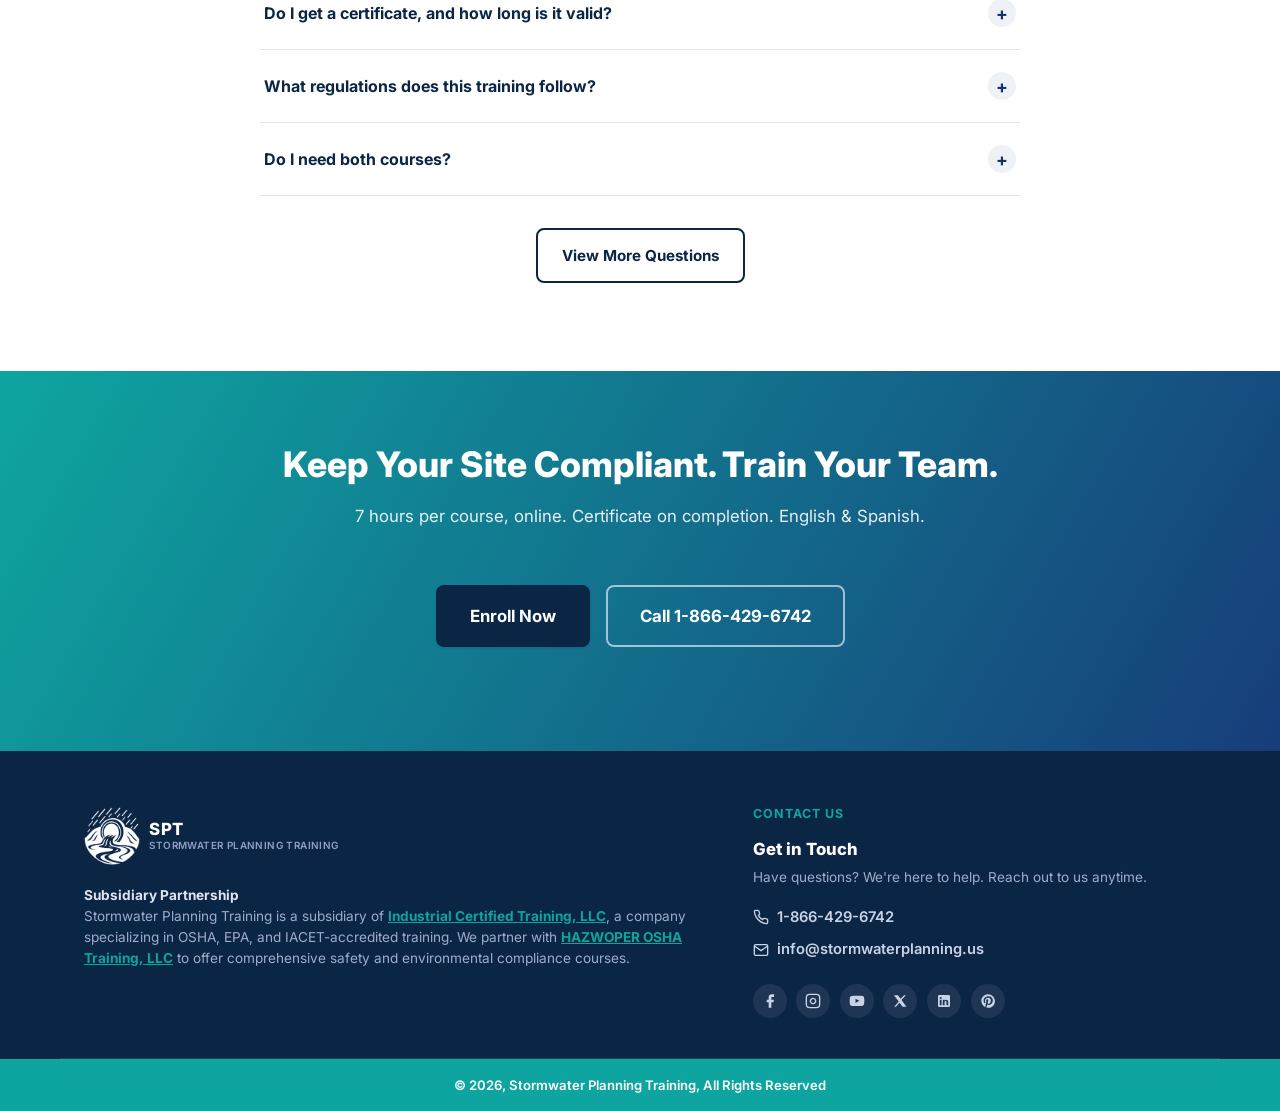
==== commit 889e249b: "Move bulk rate to the price header as a crossed-out original price Replaces the small "\$X / seat (b" ====
--- a/index.html
+++ b/index.html
@@ -435,6 +435,7 @@
           <div class="pricing-card-top">
             <h3>QSP Practitioner Training</h3>
             <div class="price">
+              <span class="price-original" hidden>$379.99</span>
               <span class="price-current"><span class="price-amount">$379.99</span><span class="price-per">/ seat</span></span>
             </div>
           </div>
@@ -468,7 +469,6 @@
             </div>
 
             <div class="form-total">Total: $379.99</div>
-            <p class="form-total-rate">$379.99 / seat</p>
             <button type="submit" class="btn btn-primary btn-block btn-lg">Continue to Payment</button>
           </form>
 
@@ -484,6 +484,7 @@
           <div class="pricing-card-top">
             <h3>SWPPP Preparer Training</h3>
             <div class="price">
+              <span class="price-original" hidden>$379.99</span>
               <span class="price-current"><span class="price-amount">$379.99</span><span class="price-per">/ seat</span></span>
             </div>
           </div>
@@ -517,7 +518,6 @@
             </div>
 
             <div class="form-total">Total: $379.99</div>
-            <p class="form-total-rate">$379.99 / seat</p>
             <button type="submit" class="btn btn-primary btn-block btn-lg">Continue to Payment</button>
           </form>
 
--- a/css/styles.css
+++ b/css/styles.css
@@ -482,7 +482,6 @@
   border-radius:8px;
   font-size:1rem;font-weight:800;color:var(--navy-900);
 }
-.form-total-rate{font-size:.78rem;color:var(--gray-500);text-align:center;margin:-6px 0 0;}
 
 .form-success{
   margin:20px 0 0;
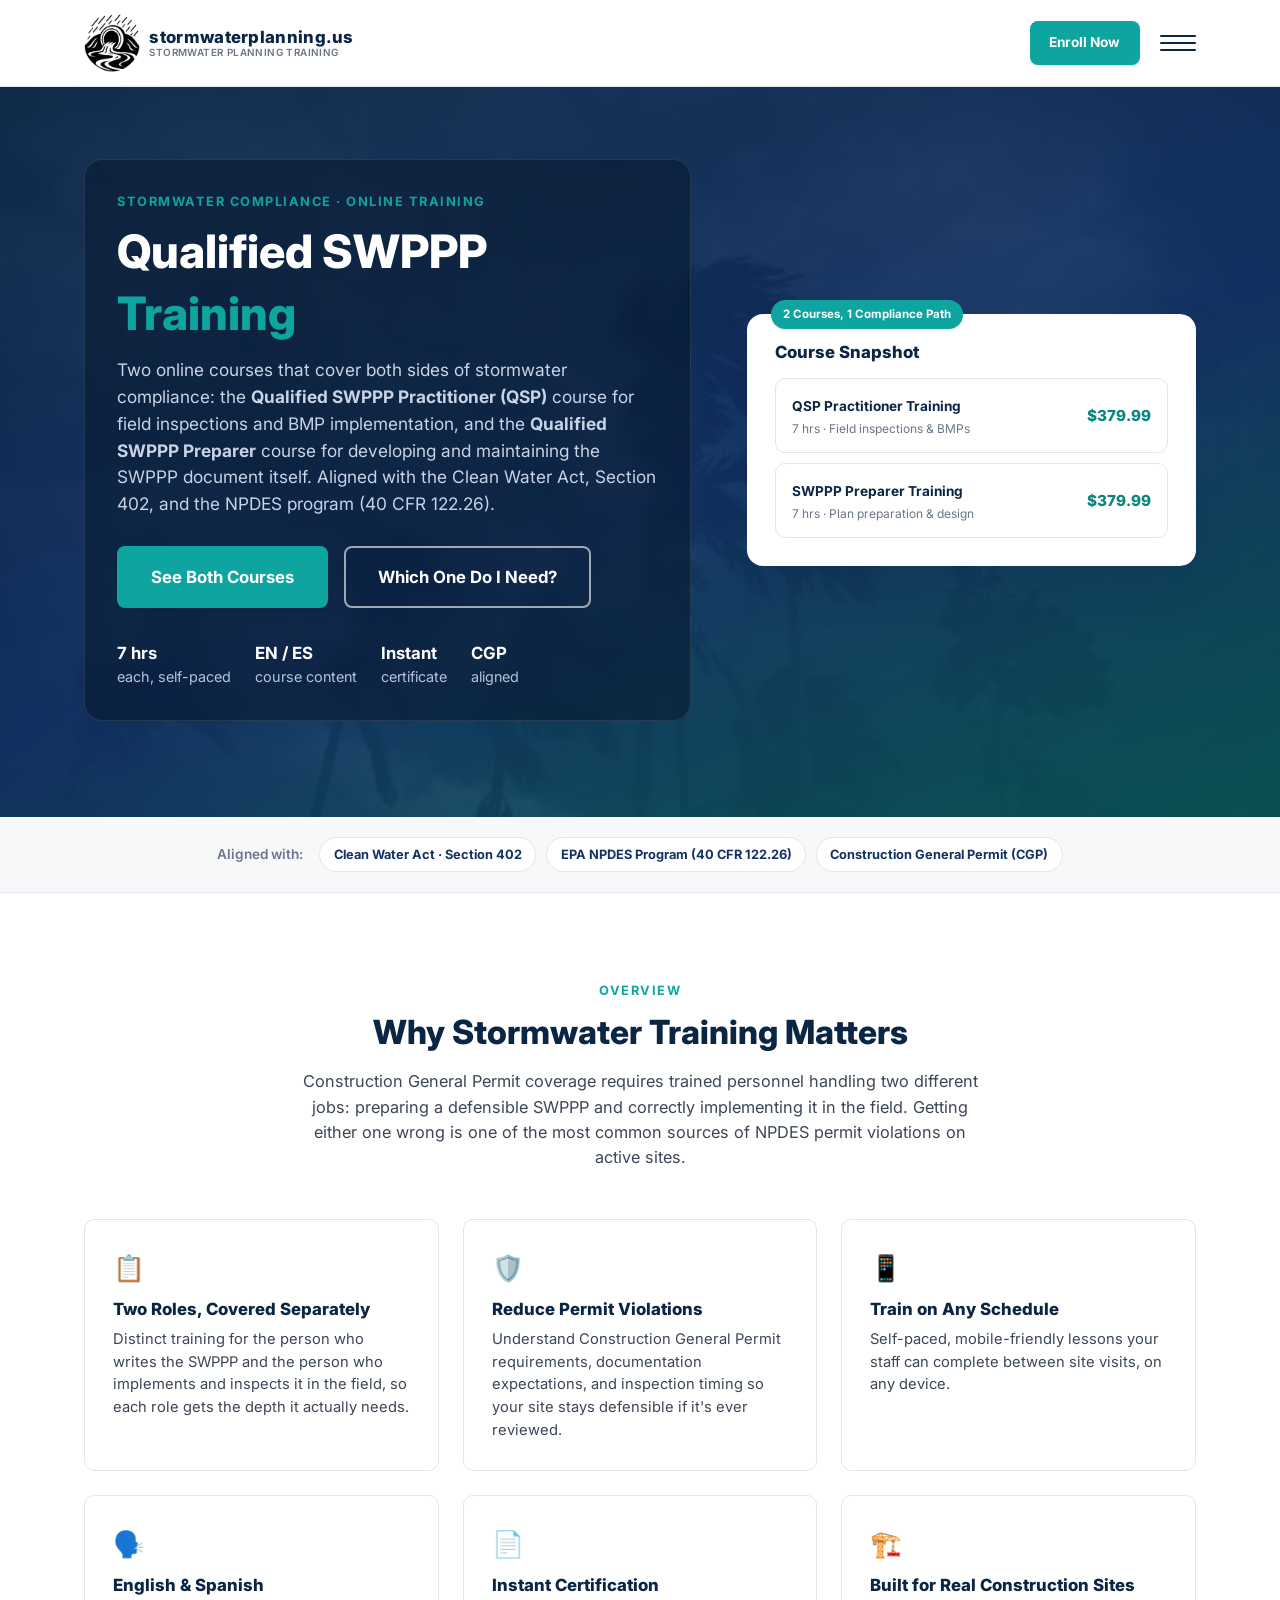
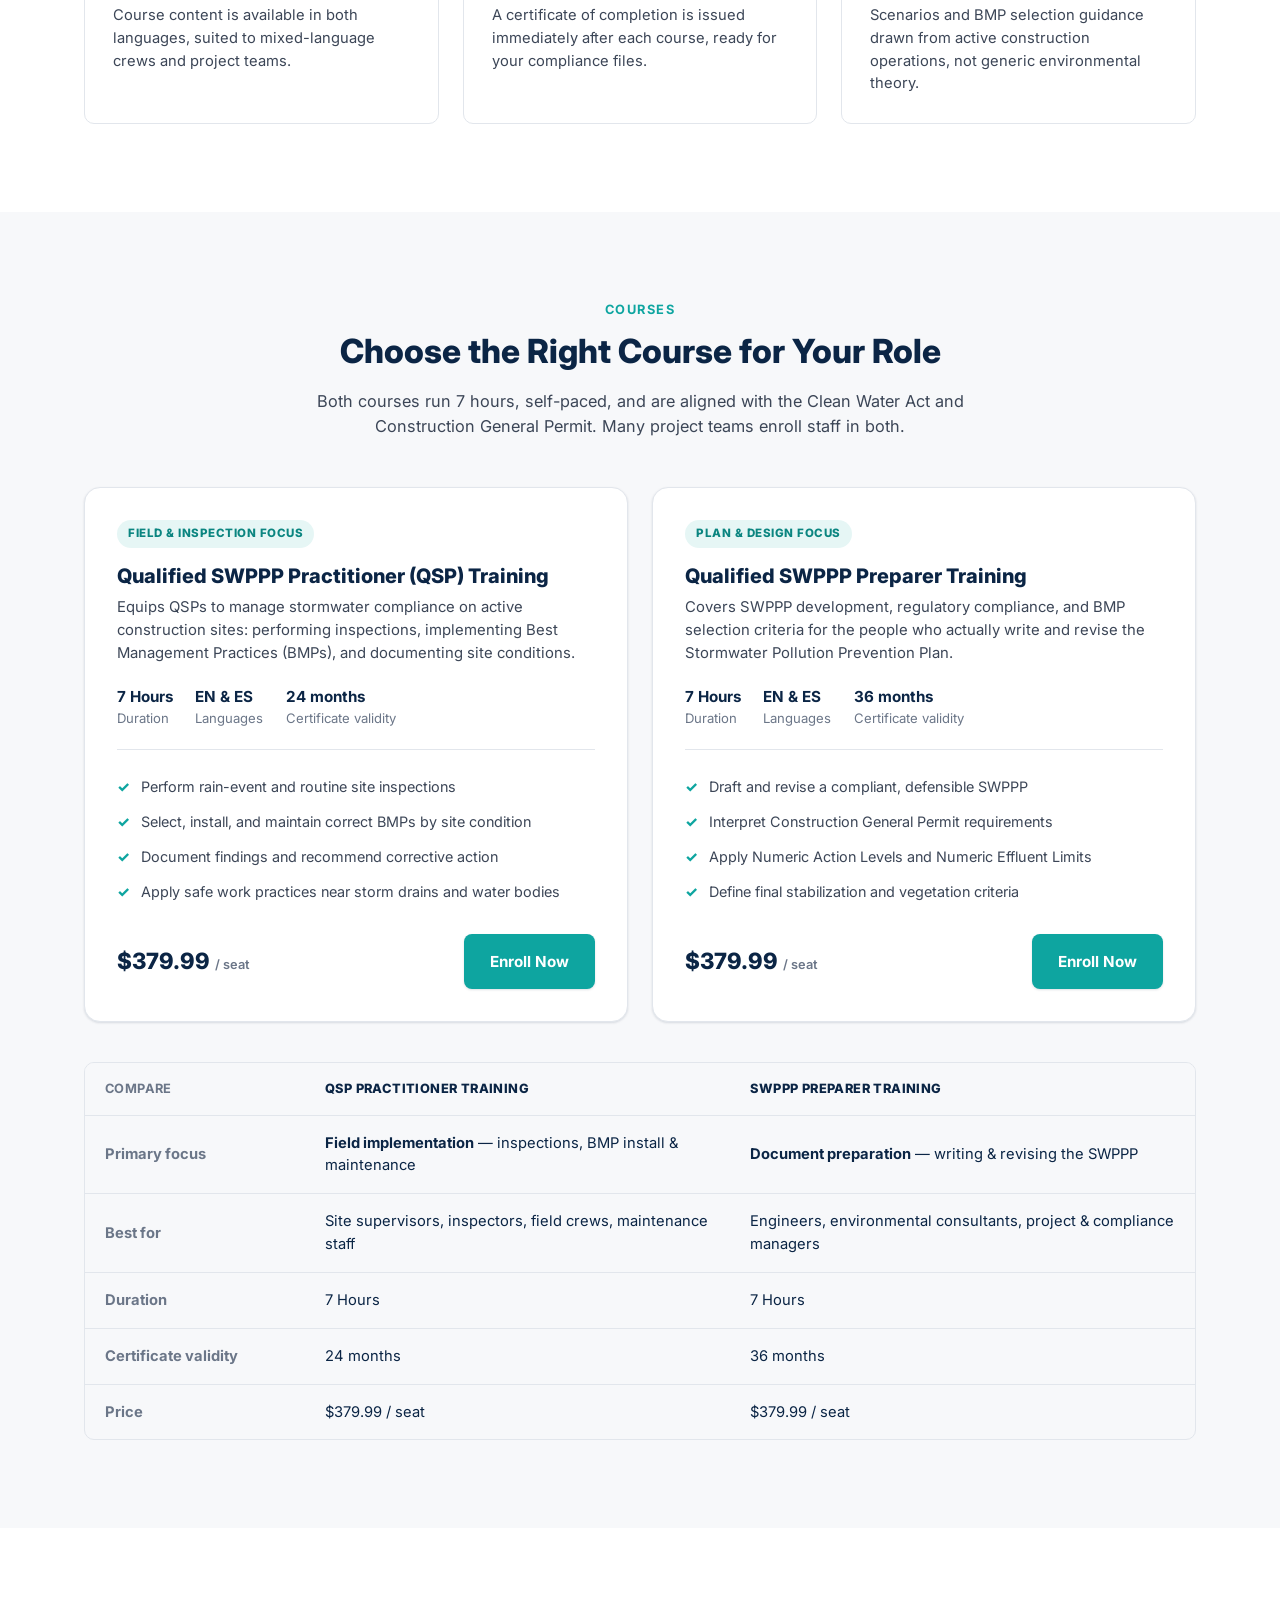
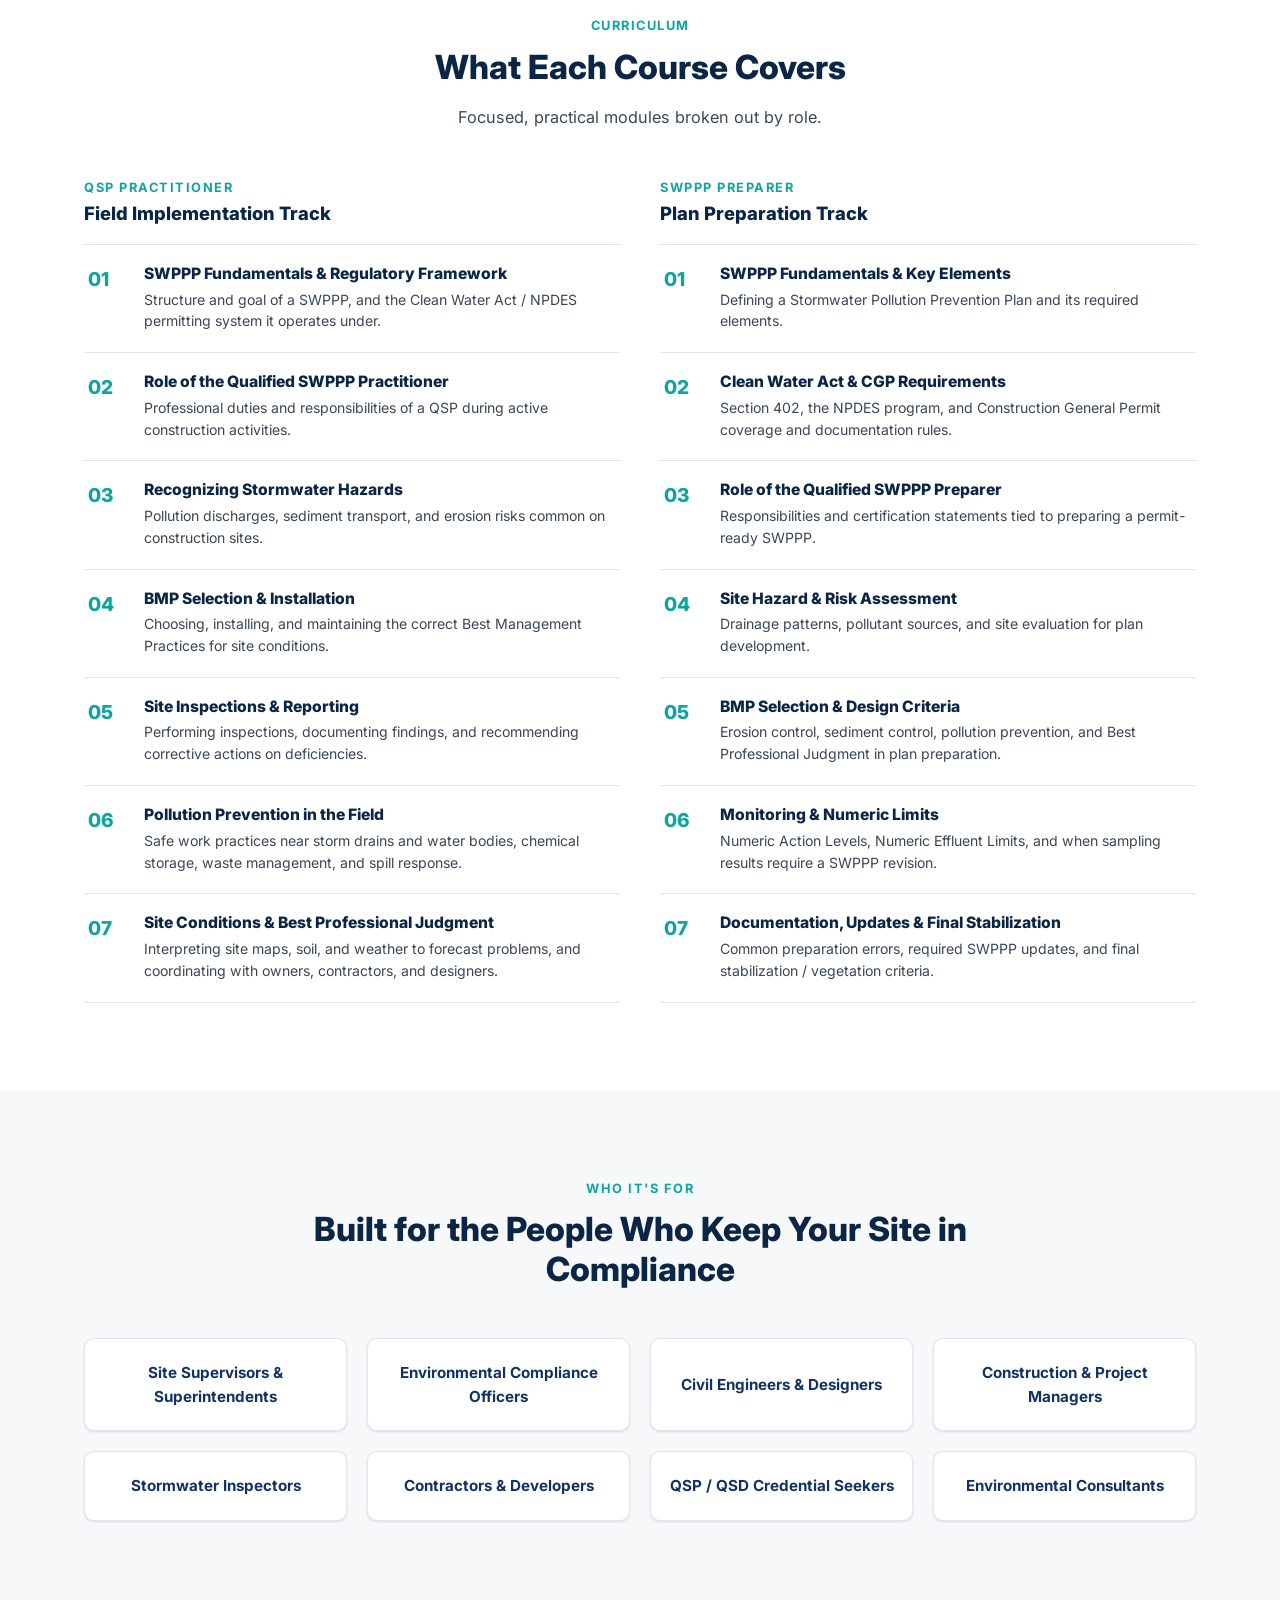
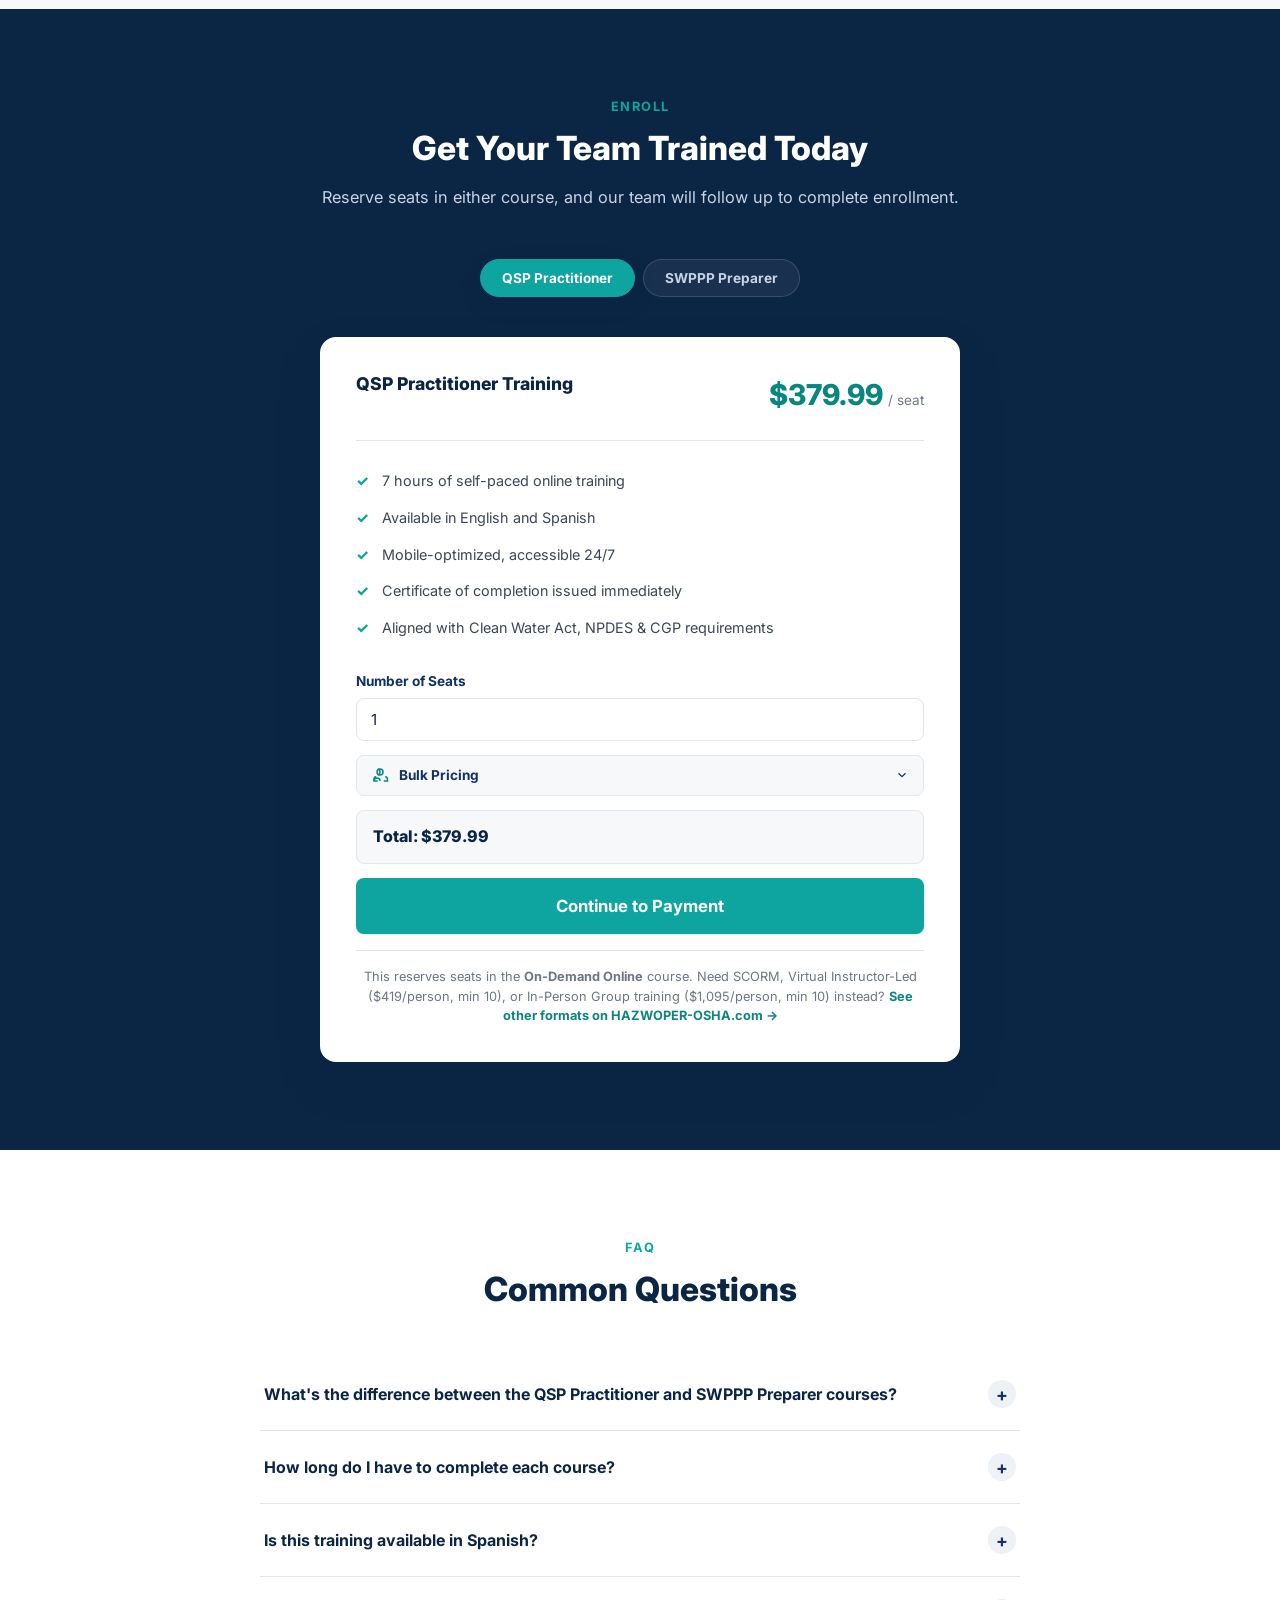
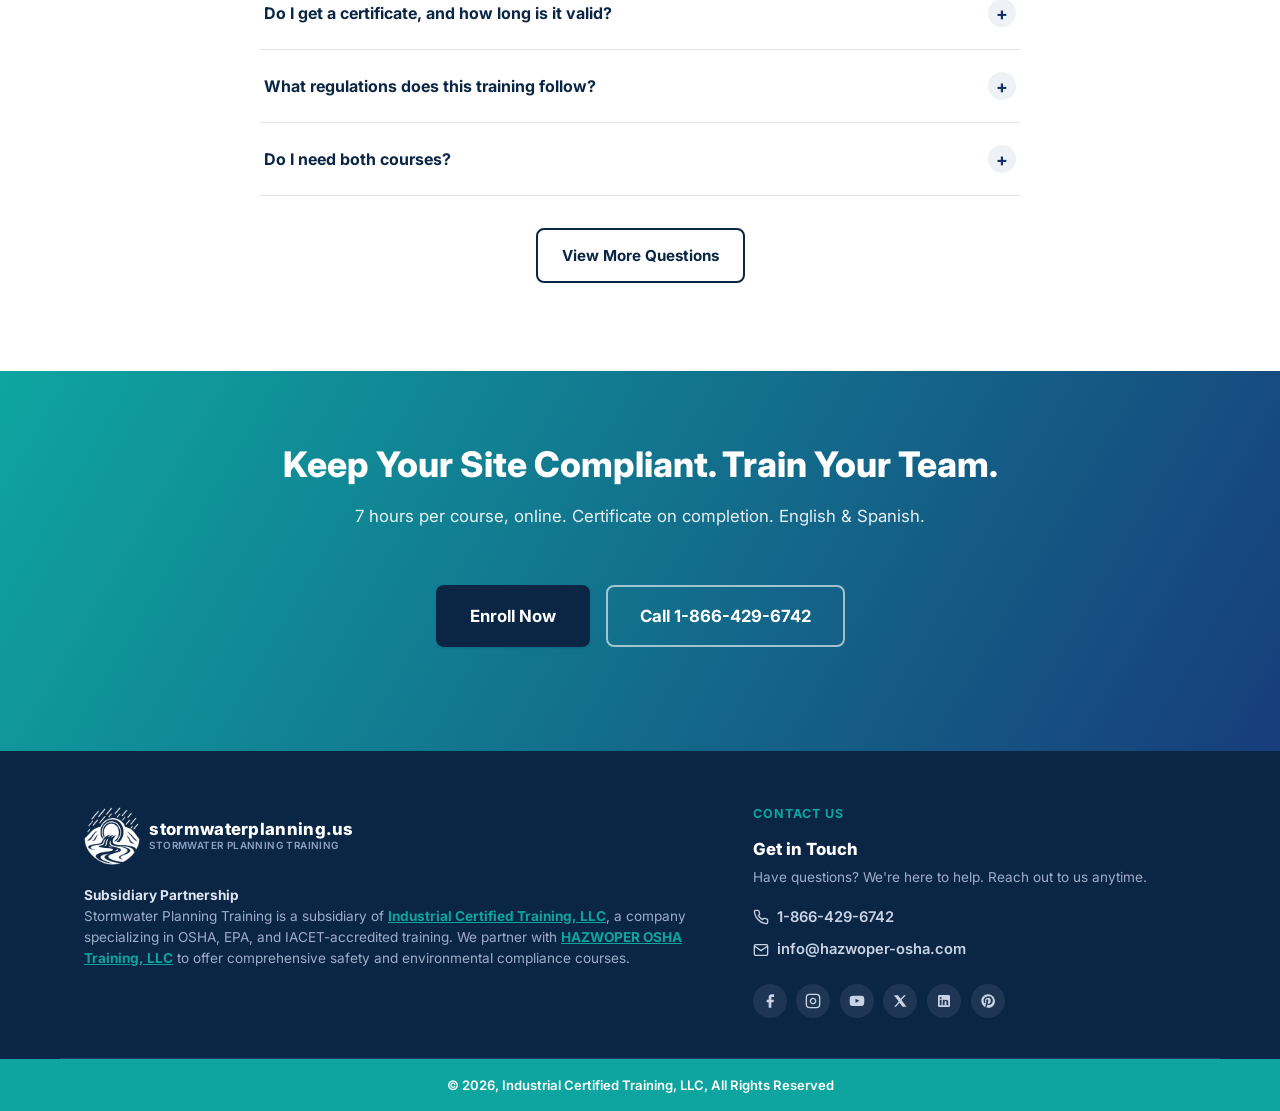
==== commit 47a9d974: "Update contact email/copyright holder, add Organization schema, rename SPT to stormwaterplanning.us " ====
--- a/index.html
+++ b/index.html
@@ -3,7 +3,7 @@
 <head>
 <meta charset="UTF-8">
 <meta name="viewport" content="width=device-width, initial-scale=1.0">
-<title>Qualified SWPPP Practitioner &amp; Preparer Training for Construction | Stormwater Planning Training (SPT)</title>
+<title>Qualified SWPPP Practitioner &amp; Preparer Training for Construction | Stormwater Planning Training (stormwaterplanning.us)</title>
 <meta name="description" content="Online Qualified SWPPP Practitioner (QSP) and Qualified SWPPP Preparer training for construction sites. Clean Water Act &amp; NPDES aligned, self-paced, English &amp; Spanish, instant certificate.">
 <link rel="icon" type="image/png" href="images/spct-logo.png">
 <link rel="apple-touch-icon" href="images/spct-logo.png">
@@ -18,6 +18,33 @@
 <link rel="preconnect" href="https://fonts.googleapis.com">
 <link href="https://fonts.googleapis.com/css2?family=Inter:wght@400;500;600;700;800&display=swap" rel="stylesheet">
 <link rel="stylesheet" href="css/styles.css">
+<script type="application/ld+json">
+{
+  "@context": "https://schema.org",
+  "@type": "EducationalOrganization",
+  "name": "Stormwater Planning Training",
+  "alternateName": "stormwaterplanning.us",
+  "legalName": "Industrial Certified Training, LLC",
+  "url": "https://stormwaterplanning.us/",
+  "logo": "https://stormwaterplanning.us/images/spct-logo.png",
+  "image": "https://stormwaterplanning.us/images/spct-logo.png",
+  "email": "info@hazwoper-osha.com",
+  "telephone": "+1-866-429-6742",
+  "sameAs": [
+    "https://www.facebook.com/HazwoperOsha/",
+    "https://www.instagram.com/hazwoper_osha_training/?hl=en",
+    "https://twitter.com/HazwoperOsha",
+    "https://www.linkedin.com/company/hazwoper-osha",
+    "https://www.pinterest.com/hazwoperosha/",
+    "https://www.youtube.com/@hazwoper-osha"
+  ],
+  "parentOrganization": {
+    "@type": "Organization",
+    "name": "Industrial Certified Training, LLC",
+    "url": "https://ictraining.us/"
+  }
+}
+</script>
 </head>
 <body>
 
@@ -26,9 +53,9 @@
 <header class="site-header">
   <div class="container header-inner">
     <a href="#top" class="logo">
-      <img src="images/spct-logo.png" alt="Stormwater Planning Training (SPT)" class="logo-icon">
+      <img src="images/spct-logo.png" alt="Stormwater Planning Training (stormwaterplanning.us)" class="logo-icon">
       <span class="logo-text">
-        <span class="logo-mark">SPT</span>
+        <span class="logo-mark">stormwaterplanning.us</span>
         <span class="logo-sub">Stormwater Planning Training</span>
       </span>
     </a>
@@ -44,9 +71,9 @@
         <svg width="16" height="16" viewBox="0 0 24 24" fill="none" stroke="currentColor" stroke-width="2"><path d="M22 16.92v3a2 2 0 0 1-2.18 2 19.79 19.79 0 0 1-8.63-3.07 19.5 19.5 0 0 1-6-6 19.79 19.79 0 0 1-3.07-8.67A2 2 0 0 1 4.11 2h3a2 2 0 0 1 2 1.72c.127.96.362 1.903.7 2.81a2 2 0 0 1-.45 2.11L8.09 9.91a16 16 0 0 0 6 6l1.27-1.27a2 2 0 0 1 2.11-.45c.907.338 1.85.573 2.81.7A2 2 0 0 1 22 16.92z"/></svg>
         1-866-429-6742
       </a>
-      <a href="mailto:info@stormwaterplanning.us" class="nav-phone nav-email">
+      <a href="mailto:info@hazwoper-osha.com" class="nav-phone nav-email">
         <svg width="16" height="16" viewBox="0 0 24 24" fill="none" stroke="currentColor" stroke-width="2"><path d="M4 4h16c1.1 0 2 .9 2 2v12c0 1.1-.9 2-2 2H4c-1.1 0-2-.9-2-2V6c0-1.1.9-2 2-2z"/><polyline points="22,6 12,13 2,6"/></svg>
-        info@stormwaterplanning.us
+        info@hazwoper-osha.com
       </a>
     </nav>
 
@@ -623,9 +650,9 @@
 
     <div class="footer-col footer-col-brand">
       <a href="#top" class="logo footer-logo">
-        <img src="images/spct-logo.png" alt="Stormwater Planning Training (SPT)" class="logo-icon logo-icon-footer">
+        <img src="images/spct-logo.png" alt="Stormwater Planning Training (stormwaterplanning.us)" class="logo-icon logo-icon-footer">
         <span class="logo-text">
-          <span class="logo-mark logo-mark-footer">SPT</span>
+          <span class="logo-mark logo-mark-footer">stormwaterplanning.us</span>
           <span class="logo-sub logo-sub-footer">Stormwater Planning Training</span>
         </span>
       </a>
@@ -643,9 +670,9 @@
           <svg width="16" height="16" viewBox="0 0 24 24" fill="none" stroke="currentColor" stroke-width="2"><path d="M22 16.92v3a2 2 0 0 1-2.18 2 19.79 19.79 0 0 1-8.63-3.07 19.5 19.5 0 0 1-6-6 19.79 19.79 0 0 1-3.07-8.67A2 2 0 0 1 4.11 2h3a2 2 0 0 1 2 1.72c.127.96.362 1.903.7 2.81a2 2 0 0 1-.45 2.11L8.09 9.91a16 16 0 0 0 6 6l1.27-1.27a2 2 0 0 1 2.11-.45c.907.338 1.85.573 2.81.7A2 2 0 0 1 22 16.92z"/></svg>
           1-866-429-6742
         </a>
-        <a href="mailto:info@stormwaterplanning.us">
+        <a href="mailto:info@hazwoper-osha.com">
           <svg width="16" height="16" viewBox="0 0 24 24" fill="none" stroke="currentColor" stroke-width="2"><path d="M4 4h16c1.1 0 2 .9 2 2v12c0 1.1-.9 2-2 2H4c-1.1 0-2-.9-2-2V6c0-1.1.9-2 2-2z"/><polyline points="22,6 12,13 2,6"/></svg>
-          info@stormwaterplanning.us
+          info@hazwoper-osha.com
         </a>
       </div>
 
@@ -674,7 +701,7 @@
   </div>
   <div class="footer-bottom">
     <div class="container">
-      <p>&copy; 2026, Stormwater Planning Training, All Rights Reserved</p>
+      <p>&copy; 2026, Industrial Certified Training, LLC, All Rights Reserved</p>
     </div>
   </div>
 </footer>
--- a/css/styles.css
+++ b/css/styles.css
@@ -330,6 +330,9 @@
 
 /* ---------- Audience ---------- */
 .audience-card{
+  display:flex;
+  align-items:center;
+  justify-content:center;
   background:var(--white);
   border:1px solid var(--gray-200);
   border-radius:var(--radius);
@@ -665,4 +668,5 @@
   .footer-grid{grid-template-columns:1fr;gap:36px;}
   .curriculum-list li{gap:14px;}
   .compare-table th,.compare-table td{padding:12px 14px;font-size:.85rem;}
-}
+  .header-inner .logo-text{display:none;}
+}
